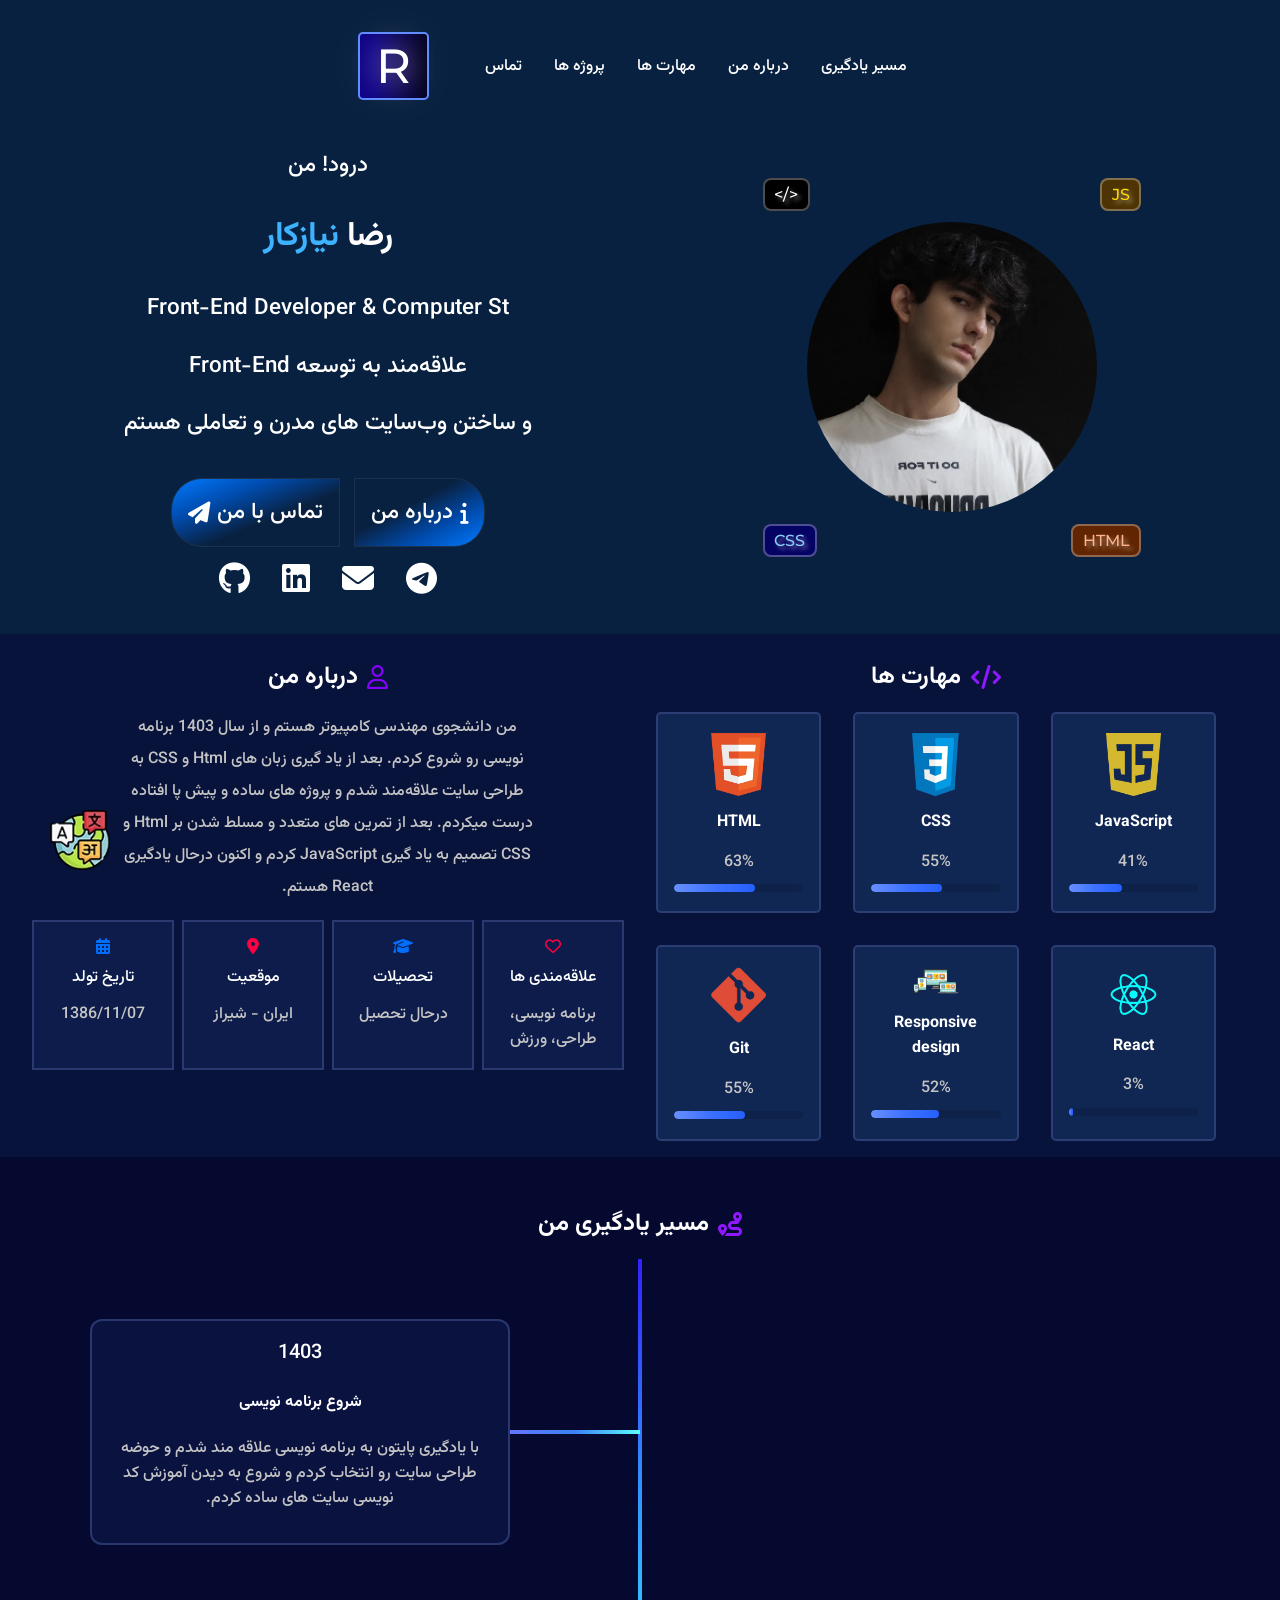
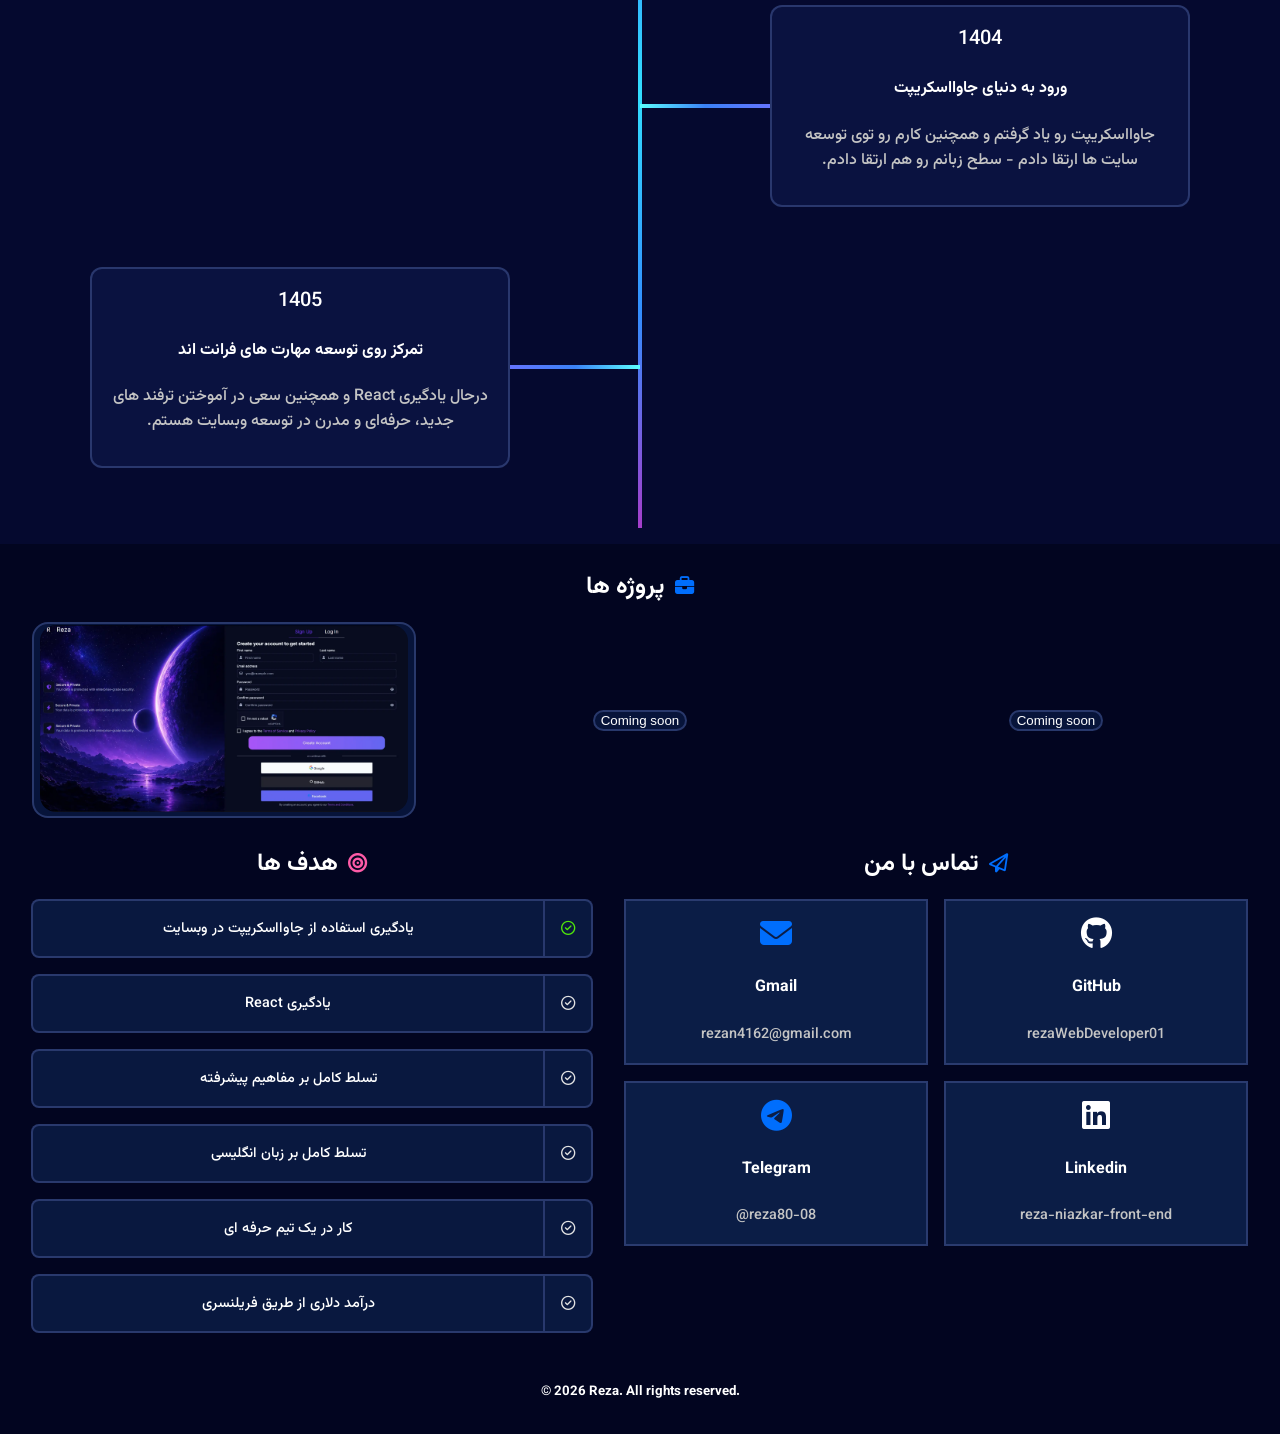
==== index.html @ be29822a "added new fonts and styles" ====
<!doctype html>
<html lang="fa">
    <head>
        <meta charset="UTF-8" />
        <meta name="viewport" content="width=device-width, initial-scale=1.0" />
        <meta name="color-scheme" content="light dark" />
        <link
            rel="stylesheet"
            href="https://cdnjs.cloudflare.com/ajax/libs/font-awesome/6.5.1/css/all.min.css"
            integrity="sha512-DTOQO9RWCH3ppGqcWaEA1BIZOC6xxalwEsw9c2QQeAIftl+Vegovlnee1c9QX4TctnWMn13TZye+giMm8e2LwA=="
            crossorigin="anonymous"
            referrerpolicy="no-referrer"
        />
        <link rel="stylesheet" href="./style.css" />
        <title>Portfolio</title>
    </head>
    <body>
        <span class="language-btn-ripple"></span>
        <button class="hidden" id="language-btn" type="button"></button>
        <!-- ############## -->
        <!-- ### HEADER ### -->
        <!-- ############## -->

        <header>
            <!-- === NAVBAR SECTION === -->
            <nav>
                <!-- NAVBAR CONTAINER -->
                <div class="navbar-container">
                    <!-- Logo -->
                    <div class="logo_header"><span>R</span></div>

                    <!-- Toggle -->
                    <div class="navbar-toggle" id="mobile-menu">
                        <span class="bar_toggle"></span>
                        <span class="bar_toggle"></span>
                        <span class="bar_toggle"></span>
                    </div>

                    <!-- NAV ITEMS -->
                    <ul class="navbar-menu">
                        <!-- Item - 1 -->
                        <li class="navbar-item">
                            <a
                                href="#contact"
                                class="contact"
                                data-i18n="contactLink"
                            ></a>
                        </li>
                        <hr />

                        <!-- Item - 2 -->
                        <li class="navbar-item">
                            <a
                                href="#projects"
                                class="projects"
                                data-i18n="projectsLink"
                            ></a>
                        </li>
                        <hr />

                        <!-- Item - 3 -->
                        <li class="navbar-item">
                            <a
                                href="#skills"
                                class="skills"
                                data-i18n="skillsLink"
                            ></a>
                        </li>
                        <hr />

                        <!-- Item - 4 -->
                        <li class="navbar-item">
                            <a
                                href="#about"
                                class="about-me"
                                data-i18n="aboutMe"
                            ></a>
                        </li>
                        <hr />

                        <!-- Item - 5 -->
                        <li class="navbar-item">
                            <a
                                href="#learningWay"
                                class="learning-way"
                                data-i18n="learningWayLink"
                            ></a>
                        </li>
                    </ul>
                </div>
            </nav>

            <div class="header-container">
                <!-- === LEFT SECTION === -->
                <section class="left-section_header">
                    <div class="intro">
                        <div class="hello" data-i18n="hello"></div>
                        <h1 class="name-container">
                            <span class="name_h1" data-i18n="nameH1"></span>
                            <span class="lastname_h1" data-i18n="lastNameH1">
                                نیازکار
                            </span>
                        </h1>

                        <!-- Paragraph - 1 -->
                        <p class="intro_header english" id="typing-text">
                            <!-- Front-End Developer & Computer Engineering Student -->
                        </p>

                        <!-- Paragraph - 2 -->
                        <p
                            class="intro_header persian"
                            dir="rtl"
                            data-i18n="headerItemTwo"
                        ></p>

                        <!-- Paragraph - 3 -->
                        <p
                            class="intro_header persian"
                            data-i18n="headerItemThree"
                        ></p>
                    </div>
                    <div class="buttons-container_header">
                        <!-- Contact Button -->
                        <button class="contact-btn_header" id="contact-btn">
                            <i class="fa-solid fa-paper-plane"></i>
                            <span data-i18n="contactMe"></span>
                        </button>

                        <!-- Modal Contact -->
                        <div class="modal-overlay" id="modal-contact">
                            <!-- Box -->
                            <div class="modal-box">
                                <!-- Close btn -->
                                <button
                                    class="close-btn"
                                    id="close-contact-btn"
                                >
                                    ✕
                                </button>

                                <!-- Title -->
                                <h2
                                    class="modal-box-title"
                                    data-i18n="contactMe"
                                ></h2>

                                <!-- Email -->
                                <div class="contact-item">
                                    <span class="modal-item-name"
                                        ><i class="fa-solid fa-envelope"></i>
                                        Email</span
                                    >
                                    <div class="buttons-container">
                                        <button
                                            class="copy-btn"
                                            data-copy="rezan4162@gmail.com"
                                        >
                                            <i class="fa-regular fa-copy"></i>
                                        </button>
                                        <a href="mailto:rezan4162@gmail.com">
                                            <i
                                                class="fa-solid fa-arrow-up-right-from-square"
                                            ></i>
                                            Open</a
                                        >
                                    </div>
                                </div>

                                <!-- Github -->
                                <div class="contact-item">
                                    <span class="modal-item-name"
                                        ><i class="fa-brands fa-github"></i>
                                        Github</span
                                    >
                                    <div class="buttons-container">
                                        <button
                                            class="copy-btn"
                                            data-copy="rezaWebDeveloper01"
                                        >
                                            <i class="fa-regular fa-copy"></i>
                                        </button>
                                        <a
                                            href="https://github.com/rezaWebDeveloper01"
                                            target="_blank"
                                        >
                                            <i
                                                class="fa-solid fa-arrow-up-right-from-square"
                                            ></i>
                                            Open
                                        </a>
                                    </div>
                                </div>

                                <!-- Telegram -->
                                <div class="contact-item">
                                    <span class="modal-item-name"
                                        ><i class="fa-brands fa-telegram"></i>
                                        Telegram</span
                                    >
                                    <div class="buttons-container">
                                        <button
                                            class="copy-btn"
                                            data-copy="reza80_08"
                                        >
                                            <i class="fa-regular fa-copy"></i>
                                        </button>
                                        <a
                                            href="https://t.me/reza80-08"
                                            target="_blank"
                                        >
                                            <i
                                                class="fa-solid fa-arrow-up-right-from-square"
                                            ></i>
                                            Open
                                        </a>
                                    </div>
                                </div>

                                <!-- Linkedin -->
                                <div class="contact-item">
                                    <span class="modal-item-name"
                                        ><i class="fa-brands fa-linkedin"></i>
                                        Linkedin</span
                                    >
                                    <div class="buttons-container">
                                        <button
                                            class="copy-btn"
                                            data-copy="reza-niazkar-front-end"
                                        >
                                            <i class="fa-regular fa-copy"></i>
                                        </button>
                                        <a
                                            href="https://www.linkedin.com/in/reza-niazkar-front-end"
                                            target="_blank"
                                        >
                                            <i
                                                class="fa-solid fa-arrow-up-right-from-square"
                                            ></i>
                                            Open
                                        </a>
                                    </div>
                                </div>
                            </div>
                        </div>

                        <!-- About Me Button -->
                        <button class="about-me-btn_header" id="about-btn">
                            <span data-i18n="aboutMe"></span
                            ><i class="fa-solid fa-info"></i>
                        </button>

                        <!-- Modal About Me -->
                        <div class="modal-overlay" id="modal-about">
                            <div class="modal-box">
                                <button class="close-btn" id="close-about-btn">
                                    ✕
                                </button>
                                <h2
                                    class="modal-box-title"
                                    data-i18n="aboutMe"
                                ></h2>
                                <p
                                    class="modal-paragraph"
                                    dir="rtl"
                                    data-i18n="aboutMeParagraph"
                                ></p>
                            </div>
                        </div>
                    </div>

                    <!-- Social -->
                    <div class="social_header">
                        <!-- Git -->
                        <a
                            href="https://www.github.com/rezaWebDeveloper01"
                            target="_blank"
                        >
                            <i class="fa-brands fa-github"></i>
                        </a>

                        <!-- Linkedin -->
                        <a
                            href="https://www.linkedin.com/in/reza-niazkar-front-end"
                            target="_blank"
                        >
                            <i class="fa-brands fa-linkedin"></i>
                        </a>

                        <!-- Email -->
                        <a href="mailto:rezan4162@gmail.com" target="_blank">
                            <i class="fa-solid fa-envelope"></i>
                        </a>

                        <!-- Telegram -->
                        <a href="https://t.em/reza80_08" target="_blank">
                            <i class="fa-brands fa-telegram"></i>
                        </a>
                    </div>
                </section>

                <!-- === RIGHT SECTION === -->
                <section class="right-section_header">
                    <div class="cover-position-of-cards">
                        <!-- Boxes -->
                        <div class="code_hero card-hero">&lt;/&gt;</div>
                        <div class="js_hero card-hero">JS</div>
                        <div class="css_hero card-hero">CSS</div>
                        <div class="html_hero card-hero">HTML</div>

                        <!-- Circles -->
                        <div class="big-circle"></div>
                        <div class="smaller-circle"></div>

                        <!-- Image -->
                        <img
                            class="hero-img"
                            src="./images/Profile.webp"
                            alt="Profile"
                        />
                    </div>
                </section>
            </div>
        </header>

        <!-- ############ -->
        <!-- ### MAIN ### -->
        <!-- ############ -->

        <main>
            <div class="main-container">
                <!-- === ABOUT ME SECTION === -->
                <section class="left-section_main hidden" id="about">
                    <!-- LEFT SECTION CONTAINER -->
                    <div class="about-me-container_main">
                        <!-- Title -->
                        <h3 class="title hidden">
                            <span data-i18n="aboutMe"></span
                            ><i class="fa-regular fa-user"></i>
                        </h3>

                        <!-- Paragraph -->
                        <p
                            class="about-me_main hidden"
                            dir="rtl"
                            data-i18n="aboutMeParagraph"
                        ></p>

                        <!-- BOXES -->
                        <div class="card-container-about-me_main">
                            <!-- Box - Birth -->
                            <div class="birth about-me_box hidden">
                                <i class="fa-solid fa-calendar-days"></i>
                                <span class="birth" data-i18n="birthDate">
                                </span>
                                <span class="birth" data-i18n="birthDay">
                                </span>
                            </div>

                            <!-- Box - Location -->
                            <div class="location about-me_box hidden">
                                <i class="fa-solid fa-location-dot"></i>
                                <span class="location" data-i18n="location">
                                </span>
                                <span class="location" data-i18n="located">
                                </span>
                            </div>

                            <!-- Box - Studies -->
                            <div class="studies about-me_box hidden">
                                <i class="fa-solid fa-graduation-cap"></i>
                                <span class="studies" data-i18n="studies">
                                </span>
                                <span
                                    class="studies"
                                    dir="rtl"
                                    data-i18n="studying"
                                ></span>
                            </div>

                            <!-- Box - Favourite -->
                            <div class="favourite about-me_box hidden">
                                <i class="fa-regular fa-heart"></i>
                                <span
                                    class="favourite"
                                    data-i18n="favoritesTitle"
                                ></span>
                                <span
                                    class="favourite"
                                    data-i18n="favoritesItems"
                                ></span>
                            </div>
                        </div>
                    </div>
                </section>

                <!-- === SKILLS SECTION === -->
                <section class="right-section_main" id="skills">
                    <div class="skills-container">
                        <!-- Title -->
                        <h3 class="title hidden">
                            <span data-i18n="skills"></span
                            ><i class="fa-solid fa-code"></i>
                        </h3>

                        <!-- CARDS -->
                        <div class="skills-card-container">
                            <!-- Card - HTML -->
                            <div class="skill-card hidden">
                                <img src="./images/Html.webp" alt="HTML Logo" loading="lazy" />
                                <h4>HTML</h4>
                                <span class="counter" data-target="90">0%</span>
                                <div class="skill-bar">
                                    <div
                                        class="skill-progress"
                                        data-width="90"
                                    ></div>
                                </div>
                            </div>

                            <!-- Card - CSS -->
                            <div class="skill-card hidden">
                                <img src="./images/CSS.webp" alt="CSS Logo" loading="lazy" />
                                <h4>CSS</h4>
                                <span class="counter" data-target="80">0%</span>
                                <div class="skill-bar">
                                    <div
                                        class="skill-progress"
                                        data-width="80"
                                    ></div>
                                </div>
                            </div>

                            <!-- Card - JS -->
                            <div class="skill-card hidden">
                                <img src="./images/JS.webp" alt="JS Logo" loading="lazy" />
                                <h4>JavaScript</h4>
                                <span class="counter" data-target="60">0%</span>
                                <div class="skill-bar">
                                    <div
                                        class="skill-progress"
                                        data-width="60"
                                    ></div>
                                </div>
                            </div>

                            <!-- Card - GIT -->
                            <div class="skill-card hidden">
                                <img src="./images/Git.webp" alt="Git Logo" loading="lazy" />
                                <h4>Git</h4>
                                <span class="counter" data-target="80">0%</span>
                                <div class="skill-bar">
                                    <div
                                        class="skill-progress"
                                        data-width="80"
                                    ></div>
                                </div>
                            </div>

                            <!-- Card - RESPONSIVE DESIGN -->
                            <div class="skill-card hidden">
                                <img
                                    src="./images/Responsive.webp"
                                    alt="Responsive Logo"
                                    loading="lazy"
                                />
                                <h4>Responsive design</h4>
                                <span class="counter" data-target="75">0%</span>
                                <div class="skill-bar">
                                    <div
                                        class="skill-progress"
                                        data-width="75"
                                    ></div>
                                </div>
                            </div>

                            <!-- Card - REACT -->
                            <div class="skill-card hidden">
                                <img
                                    src="./images/React.webp"
                                    alt="React Logo"
                                    loading="lazy"
                                />
                                <h4>React</h4>
                                <span class="counter" data-target="5">0%</span>
                                <div class="skill-bar">
                                    <div
                                        class="skill-progress"
                                        data-width="5"
                                    ></div>
                                </div>
                            </div>
                        </div>
                    </div>
                </section>
            </div>

            <!-- === MY LEARNING WAY SECTION === -->
            <section class="timeline-container hidden" id="learningWay">
                <!-- Title -->
                <h4 class="title hidden">
                    <span data-i18n="myLearningWay"></span
                    ><i class="fa-solid fa-route"></i>
                </h4>
                <div class="timeline hidden">
                    <!-- Item - 1 -->
                    <div class="timeline-item left hidden">
                        <div class="card_learning_way">
                            <span data-i18n="dateItemOne"></span>
                            <h4 data-i18n="titleItemOne"></h4>
                            <p data-i18n="paragraphItemOne" dir="rtl"></p>
                        </div>
                        <div class="middle">
                            <span class="circle_learning_way"></span>
                        </div>
                    </div>

                    <!-- Item - 2 -->
                    <div class="timeline-item right hidden">
                        <div></div>
                        <div class="middle">
                            <span class="circle_learning_way"></span>
                        </div>
                        <div class="card_learning_way">
                            <span data-i18n="dateItemTwo"></span>
                            <h4 data-i18n="titleItemTwo"></h4>
                            <p data-i18n="paragraphItemTwo" dir="rtl"></p>
                        </div>
                    </div>

                    <!-- Item - 3 -->
                    <div class="timeline-item left hidden">
                        <div class="card_learning_way">
                            <span data-i18n="dateItemThree">1405</span>
                            <h4 data-i18n="titleItemThree"></h4>
                            <p data-i18n="paragraphItemThree" dir="rtl"></p>
                        </div>
                        <div class="middle">
                            <span class="circle_learning_way"></span>
                        </div>
                    </div>
                </div>
            </section>
        </main>

        <!-- ############## -->
        <!-- ### FOOTER ### -->
        <!-- ############## -->

        <footer>
            <!-- === PROJECTS SECTION === -->
            <section class="projects_footer" id="projects">
                <!-- Title -->
                <h3 class="title hidden">
                    <span data-i18n="projectsLink"></span
                    ><i class="fa-solid fa-briefcase"></i>
                </h3>

                <!-- PROJECTS CONTAINER -->
                <div class="card-container-projects">
                    <!-- Project - 1 -->
                    <div class="project-card-container hidden">
                        <button
                            class="project-card_footer"
                            id="project-one-btn"
                        >
                            <img
                                src="./images/ProjectOne.webp"
                                alt="First Project"
                                loading="lazy"
                            />
                        </button>
                        <div class="modal-overlay" id="modal-project-one">
                            <div class="modal-box">
                                <button
                                    class="close-btn"
                                    id="close-project-one-btn"
                                >
                                    ✕
                                </button>
                                <h2
                                    class="modal-box-title"
                                    data-i18n="projectOneTitle"
                                ></h2>
                                <p
                                    class="modal-paragraph"
                                    dir="rtl"
                                    data-i18n="projectOneParagraph"
                                ></p>
                                <a
                                    href="https://rezawebdeveloper01.github.io/Login-SignUp-Form/"
                                    target="_blank"
                                    class="project-link"
                                    >OPEN</a
                                >
                            </div>
                        </div>
                    </div>

                    <!-- Project - 2 -->
                    <div class="project-card-container hidden">
                        <button
                            class="project-card_footer hidden"
                            id="project-btn"
                        >
                            Coming soon
                        </button>
                    </div>

                    <!-- Project - 3 -->
                    <div class="project-card-container hidden">
                        <button
                            class="project-card_footer hidden"
                            id="project-btn"
                        >
                            Coming soon
                        </button>
                    </div>
                </div>
            </section>

            <div class="footer-container">
                <!-- === GOALS SECTION === -->
                <section class="goals_section">
                    <!-- Title -->
                    <h3 class="title hidden">
                        <span data-i18n="goals"></span
                        ><i class="fa-solid fa-bullseye"></i>
                    </h3>

                    <!-- Goal - 1 -->
                    <div class="goals_paragraph hidden">
                        <i class="fa-regular fa-circle-check"></i>
                        <span data-i18n="goalOne"></span>
                    </div>

                    <!-- Goal - 2 -->
                    <div class="goals_paragraph hidden">
                        <i class="fa-regular fa-circle-check"></i>
                        <span data-i18n="goalTwo"></span>
                    </div>

                    <!-- Goal - 3 -->
                    <div class="goals_paragraph hidden">
                        <i class="fa-regular fa-circle-check"></i>
                        <span data-i18n="goalThree"></span>
                    </div>

                    <!-- Goal - 4 -->
                    <div class="goals_paragraph hidden">
                        <i class="fa-regular fa-circle-check"></i>
                        <span data-i18n="goalFour"></span>
                    </div>

                    <!-- Goal - 5 -->
                    <div class="goals_paragraph hidden">
                        <i class="fa-regular fa-circle-check"></i>
                        <span data-i18n="goalFive"></span>
                    </div>

                    <!-- Goal - 6 -->
                    <div class="goals_paragraph hidden">
                        <i class="fa-regular fa-circle-check"></i>
                        <span data-i18n="goalSix"></span>
                    </div>
                </section>

                <!-- === CONTACT SECTION === -->
                <section class="contact_section" id="contact">
                    <!-- Title -->
                    <h3 class="title hidden">
                        <span data-i18n="contactMe"></span
                        ><i class="fa-regular fa-paper-plane"></i>
                    </h3>

                    <!-- CONTACT CONTAINER -->
                    <div class="contact-container">
                        <!-- Gmail -->
                        <a
                            class="gmail-footer hidden"
                            href="mailto:rezan4162@gmail.com"
                            target="_blank"
                        >
                            <i class="fa-solid fa-envelope"></i>
                            <h4>Gmail</h4>
                            <span>rezan4162@gmail.com</span>
                        </a>

                        <!-- Github -->
                        <a
                            class="github-footer hidden"
                            href="https://www.github.com/rezaWebDeveloper01"
                            target="_blank"
                        >
                            <i class="fa-brands fa-github"></i>
                            <h4>GitHub</h4>
                            <span>rezaWebDeveloper01</span>
                        </a>

                        <!-- Telegram -->
                        <a
                            class="telegram-footer hidden"
                            href="https://t.em/reza80_08"
                            target="_blank"
                        >
                            <i class="fa-brands fa-telegram"></i>
                            <h4>Telegram</h4>
                            <span>@reza80-08</span>
                        </a>

                        <!-- Linkedin -->
                        <a
                            class="linkedin-footer hidden"
                            href="https://www.linkedin.com/in/reza-niazkar-front-end"
                            target="_blank"
                        >
                            <i class="fa-brands fa-linkedin"></i>
                            <h4>Linkedin</h4>
                            <span>reza-niazkar-front-end</span>
                        </a>
                    </div>
                </section>
            </div>

            <!-- === COPYRIGHT SECTION === -->
            <h5 align="center" class="copyright hidden">
                &copy 2026 Reza. All rights reserved.
            </h5>
            <script src="script.js" defer></script>
        </footer>
    </body>
</html>
---- style.css ----
@import url('https://fonts.googleapis.com/css2?family=Inter:ital,opsz,wght@0,14..32,100..900;1,14..32,100..900&family=Montserrat:ital,wght@0,100..900;1,100..900&family=Vazirmatn:wght@100..900&display=swap');

/* @font-face {
    font-family: 'Montserrat';
    src: url('fonts/Montserrat-latin.woff2') format('woff2');
    font-style: normal;
    font-weight: 900;
    font-display: swap;
}

@font-face {
    font-family: 'Inter';
    src: url('fonts/Inter-latin.woff2') format('woff2');
    font-style: normal;
    font-weight: 800;
    font-display: swap;
}

@font-face {
    font-family: 'Vazirmatn';
    src: url('fonts/Vazirmatn.woff2') format('woff2');
    font-style: normal;
    font-weight: 800;
    font-display: swap;
} */

:root {
    /* Color */
    --color-white: #ffffff;
    --color-black: #000000;
    --color-text: #c4c4c4;
    --color-blue: #006efd;
    --color-light-blue: #3db2ff;
    /* Background */
    /* Haeder */
    --header-bg: #092140;
    --logo-bg: linear-gradient(to right, #0d0085 20%, #03001d 100%);
    --nav-menu-bg: #06021674;
    --big-circle-border:
        linear-gradient(#092140) padding-box,
        linear-gradient(30deg, #0047f950, #ffffff50) border-box;
    --small-circle-border:
        linear-gradient(#092140) padding-box,
        linear-gradient(90deg, #0047f990, #ffffff90) border-box;
    --blue-btn-bg: linear-gradient(
        to right bottom,
        #007bff,
        #004caf,
        #092140 60%
    );
    --blue-btn-bg_reverse: linear-gradient(
        to left top,
        #007bff,
        #004caf,
        #092140 60%
    );
    --link-hover: #80b2e1;
    /* Main */
    --main-bg: #08133b;
    --about-me-bg-card: #0d1c4a;
    --skills-bg-card: #102653;
    --progress-bar-bg: #0101011e;
    --progress-fill-bg: linear-gradient(to right, #678fff, #3d71ff, #255ffd);
    /* Learning Way */
    --learning-way-bg: #05092f;
    --timeline-bg: linear-gradient(
        to bottom,
        #3022fc,
        #328eff,
        #32ddff,
        #328eff,
        #a53eca
    );
    --circle:
        linear-gradient(#ffffff) padding-box,
        linear-gradient(90deg, #003cff, #00aaff, #003cff) border-box;
    --horizontal-left-line-bg: linear-gradient(
        to left,
        #5bffff,
        #3b82f6,
        #6574ff
    );
    --horizontal-right-line-bg: linear-gradient(
        to right,
        #5bffff,
        #3b82f6,
        #6574ff
    );
    --learning-way-bg-card: #0a1240;
    /* Footer */
    --footer-bg: #020520;
    --projects-bg-card: #07143a;
    --goals-bg-card: #09183f;
    --contact-bg-card: #0b1d46;
    /* Glow - Shadow */
    --text-glow: 3px 3px 4px #f5f2f07a;
    --box-shadow-hover: 0 5px 10px #ffffff4a;
    /* Border */
    --blue-border: 2px solid #5e89ff;
    --border-box: 2px solid #394984ab;
    --hero-card-border: 2px solid #e8e8f054;
    /* Grid Columns */
    --grid-column-1: 1fr;
    --grid-column-2: repeat(2, 1fr);
    --grid-column-3: repeat(3, 1fr);
    --grid-column-4: repeat(4, 1fr);
    /* Hero Image Size */
    --image-size: clamp(160px, 25vw, 290px);
    --small-sircle-size: clamp(170px, 30vw, 360px);
    --big-sircle-size: clamp(200px, 35vw, 430px);
    --cover-position-size: clamp(200px, 35vw, 430px);
    --skill-card-position: clamp(0%, 2vw, 20%);
}

html {
    scroll-behavior: smooth;
}

body {
    padding: 0;
    margin: 0;
    width: 100%;
    background: var(--color-black);
    font-family: 'Vazirmatn', 'inter', sans-serif;
}

html[lang="fa"] body {
    font-family: "Vazirmatn", sans-serif;
    font-weight: 500;
}

html[lang="en"] body {
    font-family: "Inter", sans-serif;
    font-weight: 500;
}

* {
    color: var(--color-white);
    user-select: none;
    box-sizing: border-box;
}

#language-btn {
    all: unset;
    position: fixed;
    bottom: 30px;
    left: 50px;
    width: clamp(40px, 6vw, 60px);
    height: clamp(40px, 6vw, 60px);
    background: url(./images/Language.webp);
    background-size: cover;
    z-index: 100;
    cursor: pointer;
    animation: moveUpDown 8s ease-in-out infinite;
}
/* --------------- */
/* START ANIMATION */
/* --------------- */
.hidden {
    opacity: 0;
    visibility: hidden;
    transform: translateY(30px);
    transition:
        opacity 0.7s ease,
        transform 0.7s ease;
}

.show {
    opacity: 1;
    visibility: visible;
    transform: none;
}

/* ############## */
/* ### HEADER ### */
/* ############## */

header {
    background: var(--header-bg);
    padding: 2rem 1rem;
}

/* === NAVBAR SECTION === */

.logo_header {
    background: var(--logo-bg);
    border: var(--blue-border);
    font-size: clamp(2rem, 5vw, 3rem);
    padding: 0.2rem 1rem;
    border-radius: 5px;
    display: flex;
    align-items: center;
    justify-content: center;
}

.logo_header span {
    -webkit-animation: text-flicker-in-glow 6000ms linear both;
    animation: text-flicker-in-glow 6000ms linear both;
    font-family: 'Montserrat', sans-serif;
}

nav a {
    transition: all 100ms;
}

.navbar-container {
    display: flex;
    justify-content: center;
    align-items: center;
    width: 100%;
    margin-bottom: 2rem;
}

.navbar-menu {
    display: flex;
    align-items: center;
    list-style: none;
    text-align: center;
}

.navbar-menu a {
    display: flex;
    align-items: center;
    justify-content: center;
    text-decoration: none;
    padding: 0 1rem;
}

hr {
    display: none;
}

.header-container {
    width: 100%;
    height: 100%;
    display: grid;
    grid-template-columns: var(--grid-column-2);
    align-items: center;
}

/* === LEFT SECTION === */

.left-section_header {
    display: flex;
    flex-direction: column;
    font-size: clamp(0.7rem, 4vw, 1.4rem);
    text-align: center;
    flex: 1;
    margin-top: 1rem;
}

.lastname_h1 {
    color: var(--color-light-blue);
}

.buttons-container_header {
    margin: 1rem auto;
    display: flex;
    justify-content: center;
    gap: 1rem;
}

.contact-btn_header,
.about-me-btn_header {
    font-size: clamp(1rem, 5vw, 1.3rem);
    all: unset;
    cursor: pointer;
    cursor: pointer;
    display: flex;
    align-items: center;
    justify-content: center;
    padding: clamp(0.6rem, 4vw, 1rem);
    gap: 7px;
    transition: all 200ms;
    outline: 1px solid #ffffff13;
}

.contact-btn_header {
    background: var(--blue-btn-bg);
    border-radius: 30px 0 0 30px;
}

.about-me-btn_header {
    background: var(--blue-btn-bg_reverse);
    border-radius: 0 30px 30px 0;
}

/* Modal Contact & About me -- Items */
.modal-overlay {
    position: fixed;
    inset: 0;
    display: flex;
    justify-content: center;
    align-items: center;
    background: #00000099;
    backdrop-filter: blur(11px);
    opacity: 0;
    visibility: hidden;
    transition: 0.3s;
    z-index: 1000;
}

.modal-overlay.active {
    opacity: 1;
    visibility: visible;
}

.close-btn {
    all: unset;
    float: right;
    cursor: pointer;
}

.modal-box-title {
    font-size: clamp(1.5rem, 5vw, 1.8rem);
}

.modal-item-name {
    font-size: clamp(1.2rem, 5vw, 1.5rem);
}

.modal-overlay a {
    text-decoration: none;
    color: var(--color-white);
    font-size: clamp(1rem, 5vw, 1.2rem);
    margin-left: 5px;
}

.modal-box {
    width: 400px;
    padding: 20px 30px;
    background: #ffffff14;
    border: 2px solid #ffffff33;
    border-radius: 20px;
    transform: scale(0.8);
    transition: 300ms;
}

.modal-overlay.active .modal-box {
    transform: scale(1);
}

.contact-item {
    display: flex;
    justify-content: space-between;
    margin: 20px 0;
    align-items: center;
}

.buttons-container {
    display: flex;
    gap: 0.5rem;
}

.copy-btn,
.buttons-container {
    all: unset;
    padding: 8px 14px;
    text-decoration: none;
    cursor: pointer;
    font-size: clamp(1rem, 5vw, 1.3rem);
}

.modal-paragraph {
    font-size: clamp(1rem, 4vw, 1.25rem);
    line-height: 2;
}

.social_header {
    display: flex;
    justify-content: center;
    gap: 2rem;
}

.social_header i {
    color: var(--color-white);
    font-size: clamp(1.2rem, 5vw, 2rem);
    transition: all 100ms;
}

/* === RIGHT SECTION === */

.right-section_header {
    display: grid;
    place-items: center;
}

.cover-position-of-cards {
    width: var(--cover-position-size);
    height: var(--cover-position-size);
    display: grid;
    place-items: center;
    position: relative;
}

.big-circle {
    width: var(--big-sircle-size);
    height: var(--big-sircle-size);
    border: 3px solid transparent;
    background: var(--big-circle-border);
    border-radius: 50%;
    animation: turning 2000ms linear infinite;
    position: absolute;
}

.smaller-circle {
    width: var(--small-sircle-size);
    height: var(--small-sircle-size);
    border: 3px solid transparent;
    background: var(--small-circle-border);
    border-radius: 50%;
    animation: turning 2500ms linear infinite;
    position: absolute;
}

.hero-img {
    width: var(--image-size);
    height: var(--image-size);
    border-radius: 50%;
    background-size: cover;
    position: absolute;
}

.card-hero {
    text-align: center;
    position: absolute;
    padding: 0.3rem 0.6rem;
    border-radius: 8px;
    font-size: clamp(0.7rem, 2vw, 1rem);
    border: var(--hero-card-border);
    text-shadow: var(--text-glow);
    z-index: 1;
    font-family: 'Montserrat', sans-serif;
}

.code_hero {
    color: var(--color-white);
    background: var(--color-black);
    animation: goLeft 4s ease-in-out infinite;
    left: var(--skill-card-position);
    top: var(--skill-card-position);
}

.js_hero {
    color: #ffd900;
    background: #4e3402;
    animation: goUp 4s ease-in-out infinite;
    right: var(--skill-card-position);
    top: var(--skill-card-position);
}

.css_hero {
    color: #89cff8;
    background: #040263;
    animation: goDown 4s ease-in-out infinite;
    left: var(--skill-card-position);
    bottom: var(--skill-card-position);
}

.html_hero {
    color: #ffb28e;
    background: #612601;
    animation: goRight 4s ease-in-out infinite;
    right: var(--skill-card-position);
    bottom: var(--skill-card-position);
}

/* $$$ HEADER ANIMATION $$$ */

/* TranslateBTN */
@keyframes moveUpDown {
    0%,
    100% {
        transform: translateY(0);
    }
    50% {
        transform: translateY(-20px);
    }
}

/* Logo - Navbar Section */
@-webkit-keyframes text-flicker-in-glow {
    0% {
        opacity: 0;
    }
    10% {
        opacity: 0;
        text-shadow: none;
    }
    10.1% {
        opacity: 1;
        text-shadow: none;
    }
    10.2% {
        opacity: 0;
        text-shadow: none;
    }
    20% {
        opacity: 0;
        text-shadow: none;
    }
    20.1% {
        opacity: 1;
        text-shadow: 0 0 30px rgba(255, 255, 255, 0.25);
    }
    20.6% {
        opacity: 0;
        text-shadow: none;
    }
    30% {
        opacity: 0;
        text-shadow: none;
    }
    30.1% {
        opacity: 1;
        text-shadow:
            0 0 30px rgba(255, 255, 255, 0.45),
            0 0 60px rgba(255, 255, 255, 0.25);
    }
    30.5% {
        opacity: 1;
        text-shadow:
            0 0 30px rgba(255, 255, 255, 0.45),
            0 0 60px rgba(255, 255, 255, 0.25);
    }
    30.6% {
        opacity: 0;
        text-shadow: none;
    }
    45% {
        opacity: 0;
        text-shadow: none;
    }
    45.1% {
        opacity: 1;
        text-shadow:
            0 0 30px rgba(255, 255, 255, 0.45),
            0 0 60px rgba(255, 255, 255, 0.25);
    }
    50% {
        opacity: 1;
        text-shadow:
            0 0 30px rgba(255, 255, 255, 0.45),
            0 0 60px rgba(255, 255, 255, 0.25);
    }
    55% {
        opacity: 1;
        text-shadow:
            0 0 30px rgba(255, 255, 255, 0.45),
            0 0 60px rgba(255, 255, 255, 0.25);
    }
    55.1% {
        opacity: 0;
        text-shadow: none;
    }
    57% {
        opacity: 0;
        text-shadow: none;
    }
    57.1% {
        opacity: 1;
        text-shadow:
            0 0 30px rgba(255, 255, 255, 0.55),
            0 0 60px rgba(255, 255, 255, 0.35);
    }
    60% {
        opacity: 1;
        text-shadow:
            0 0 30px rgba(255, 255, 255, 0.55),
            0 0 60px rgba(255, 255, 255, 0.35);
    }
    60.1% {
        opacity: 0;
        text-shadow: none;
    }
    65% {
        opacity: 0;
        text-shadow: none;
    }
    65.1% {
        opacity: 1;
        text-shadow:
            0 0 30px rgba(255, 255, 255, 0.55),
            0 0 60px rgba(255, 255, 255, 0.35),
            0 0 100px rgba(255, 255, 255, 0.1);
    }
    75% {
        opacity: 1;
        text-shadow:
            0 0 30px rgba(255, 255, 255, 0.55),
            0 0 60px rgba(255, 255, 255, 0.35),
            0 0 100px rgba(255, 255, 255, 0.1);
    }
    75.1% {
        opacity: 0;
        text-shadow: none;
    }
    77% {
        opacity: 0;
        text-shadow: none;
    }
    77.1% {
        opacity: 1;
        text-shadow:
            0 0 30px rgba(255, 255, 255, 0.55),
            0 0 60px rgba(255, 255, 255, 0.4),
            0 0 110px rgba(255, 255, 255, 0.2),
            0 0 100px rgba(255, 255, 255, 0.1);
    }
    85% {
        opacity: 1;
        text-shadow:
            0 0 30px rgba(255, 255, 255, 0.55),
            0 0 60px rgba(255, 255, 255, 0.4),
            0 0 110px rgba(255, 255, 255, 0.2),
            0 0 100px rgba(255, 255, 255, 0.1);
    }
    85.1% {
        opacity: 0;
        text-shadow: none;
    }
    86% {
        opacity: 0;
        text-shadow: none;
    }
    86.1% {
        opacity: 1;
        text-shadow:
            0 0 30px rgba(255, 255, 255, 0.6),
            0 0 60px rgba(255, 255, 255, 0.45),
            0 0 110px rgba(255, 255, 255, 0.25),
            0 0 100px rgba(255, 255, 255, 0.1);
    }
    100% {
        opacity: 1;
        text-shadow:
            0 0 30px rgba(255, 255, 255, 0.6),
            0 0 60px rgba(255, 255, 255, 0.45),
            0 0 110px rgba(255, 255, 255, 0.25),
            0 0 100px rgba(255, 255, 255, 0.1);
    }
}

@keyframes text-flicker-in-glow {
    0% {
        opacity: 0;
    }
    10% {
        opacity: 0;
        text-shadow: none;
    }
    10.1% {
        opacity: 1;
        text-shadow: none;
    }
    10.2% {
        opacity: 0;
        text-shadow: none;
    }
    20% {
        opacity: 0;
        text-shadow: none;
    }
    20.1% {
        opacity: 1;
        text-shadow: 0 0 30px rgba(255, 255, 255, 0.25);
    }
    20.6% {
        opacity: 0;
        text-shadow: none;
    }
    30% {
        opacity: 0;
        text-shadow: none;
    }
    30.1% {
        opacity: 1;
        text-shadow:
            0 0 30px rgba(255, 255, 255, 0.45),
            0 0 60px rgba(255, 255, 255, 0.25);
    }
    30.5% {
        opacity: 1;
        text-shadow:
            0 0 30px rgba(255, 255, 255, 0.45),
            0 0 60px rgba(255, 255, 255, 0.25);
    }
    30.6% {
        opacity: 0;
        text-shadow: none;
    }
    45% {
        opacity: 0;
        text-shadow: none;
    }
    45.1% {
        opacity: 1;
        text-shadow:
            0 0 30px rgba(255, 255, 255, 0.45),
            0 0 60px rgba(255, 255, 255, 0.25);
    }
    50% {
        opacity: 1;
        text-shadow:
            0 0 30px rgba(255, 255, 255, 0.45),
            0 0 60px rgba(255, 255, 255, 0.25);
    }
    55% {
        opacity: 1;
        text-shadow:
            0 0 30px rgba(255, 255, 255, 0.45),
            0 0 60px rgba(255, 255, 255, 0.25);
    }
    55.1% {
        opacity: 0;
        text-shadow: none;
    }
    57% {
        opacity: 0;
        text-shadow: none;
    }
    57.1% {
        opacity: 1;
        text-shadow:
            0 0 30px rgba(255, 255, 255, 0.55),
            0 0 60px rgba(255, 255, 255, 0.35);
    }
    60% {
        opacity: 1;
        text-shadow:
            0 0 30px rgba(255, 255, 255, 0.55),
            0 0 60px rgba(255, 255, 255, 0.35);
    }
    60.1% {
        opacity: 0;
        text-shadow: none;
    }
    65% {
        opacity: 0;
        text-shadow: none;
    }
    65.1% {
        opacity: 1;
        text-shadow:
            0 0 30px rgba(255, 255, 255, 0.55),
            0 0 60px rgba(255, 255, 255, 0.35),
            0 0 100px rgba(255, 255, 255, 0.1);
    }
    75% {
        opacity: 1;
        text-shadow:
            0 0 30px rgba(255, 255, 255, 0.55),
            0 0 60px rgba(255, 255, 255, 0.35),
            0 0 100px rgba(255, 255, 255, 0.1);
    }
    75.1% {
        opacity: 0;
        text-shadow: none;
    }
    77% {
        opacity: 0;
        text-shadow: none;
    }
    77.1% {
        opacity: 1;
        text-shadow:
            0 0 30px rgba(255, 255, 255, 0.55),
            0 0 60px rgba(255, 255, 255, 0.4),
            0 0 110px rgba(255, 255, 255, 0.2),
            0 0 100px rgba(255, 255, 255, 0.1);
    }
    85% {
        opacity: 1;
        text-shadow:
            0 0 30px rgba(255, 255, 255, 0.55),
            0 0 60px rgba(255, 255, 255, 0.4),
            0 0 110px rgba(255, 255, 255, 0.2),
            0 0 100px rgba(255, 255, 255, 0.1);
    }
    85.1% {
        opacity: 0;
        text-shadow: none;
    }
    86% {
        opacity: 0;
        text-shadow: none;
    }
    86.1% {
        opacity: 1;
        text-shadow:
            0 0 30px rgba(255, 255, 255, 0.6),
            0 0 60px rgba(255, 255, 255, 0.45),
            0 0 110px rgba(255, 255, 255, 0.25),
            0 0 100px rgba(255, 255, 255, 0.1);
    }
    100% {
        opacity: 1;
        text-shadow:
            0 0 30px rgba(255, 255, 255, 0.6),
            0 0 60px rgba(255, 255, 255, 0.45),
            0 0 110px rgba(255, 255, 255, 0.25),
            0 0 100px rgba(255, 255, 255, 0.1);
    }
}

/* Left Section */
.contact-btn_header:hover,
.about-me-btn_header:hover {
    transform: translateY(-3px);
    box-shadow: var(--box-shadow-hover);
}

.social_header i:hover,
nav a:hover {
    color: var(--link-hover);
    transform: scale(1.1);
}

.copy-btn:hover,
.modal-overlay a:hover {
    transform: scale(1.1);
}

/* Rihgt Section */
@keyframes goUp {
    0% {
        transform: translateY(0px);
    }
    50% {
        transform: translateY(-10px);
    }
    100% {
        transform: translateY(0px);
    }
}

@keyframes goDown {
    0% {
        transform: translateY(0px);
    }
    50% {
        transform: translateY(10px);
    }
    100% {
        transform: translateY(0px);
    }
}

@keyframes goRight {
    0% {
        transform: translateX(0px);
    }
    50% {
        transform: translateX(10px);
    }
    100% {
        transform: translateX(0px);
    }
}

@keyframes goLeft {
    0% {
        transform: translateX(0px);
    }
    50% {
        transform: translateX(-10px);
    }
    100% {
        transform: translateX(0px);
    }
}

/* ############ */
/* ### MAIN ### */
/* ############ */

.main-container {
    display: grid;
    grid-template-columns: repeat(2, 1fr);
    gap: 2rem;
    background: var(--main-bg);
    padding: 0 2rem 1rem 2rem;
}

/* === ABOUT ME SECTION === */

.left-section_main {
    display: flex;
    flex-direction: column;
    justify-content: start;
    align-items: center;
    text-align: center;
}

.about-me_main {
    width: 70%;
    margin: 1rem auto;
    line-height: 2;
    color: var(--color-text);
}

.card-container-about-me_main {
    display: grid;
    grid-template-columns: var(--grid-column-4);
    gap: 0.5rem;
}

.fa-user {
    color: #8302fc;
}

.card-container-about-me_main > div:nth-child(odd) i {
    color: #006efd;
}

.card-container-about-me_main > div:nth-child(even) i {
    color: #ff0040;
}

.about-me_box {
    display: flex;
    flex-direction: column;
    align-items: center;
    justify-content: start;
    gap: 0.7rem;
    padding: 1rem;
    background: var(--about-me-bg-card);
    border: var(--border-box);
    transition: all 100ms;
}

.about-me_box > span:nth-child(3) {
    color: var(--color-text);
}

/* === SKILLS SECTION === */

.right-section_main {
    display: flex;
    flex-direction: column;
    text-align: center;
    margin-right: 2rem;
}

.skills-container {
    display: flex;
    flex-direction: column;
    justify-content: center;
    align-items: center;
    gap: 1rem;
}

.fa-code {
    color: #8f18ff;
}

.skills-card-container {
    display: grid;
    grid-template-columns: var(--grid-column-3);
    gap: 2rem;
}

.skill-card {
    display: flex;
    flex-direction: column;
    justify-content: center;
    align-items: center;
    gap: 0.6rem;
    border: var(--border-box);
    border-radius: 5px;
    background: var(--skills-bg-card);
    padding: 1.2rem 1rem;
    transition: all 100ms;
}

.skill-card > img {
    width: clamp(40px, 5vw, 55px);
}

.skills-card-container h4 {
    font-size: 1rem;
    margin: 0.3rem;
}

.skills-card-container span {
    color: var(--color-text);
}

.skill-bar {
    width: 100%;
    height: 8px;
    border-radius: 999px;
    overflow: hidden;
    background: var(--progress-bar-bg);
}

.skill-progress {
    width: 0;
    height: 100%;
    border-radius: inherit;
    transition: width 1.2s ease;
    background: var(--progress-fill-bg);
}

/* ####################### */
/* ### MY LEARNING WAY ### */
/* ####################### */

.timeline-container {
    display: flex;
    justify-content: center;
    flex-direction: column;
    align-items: center;
    gap: 1rem;
    padding: 1rem 0;
    background: var(--learning-way-bg);
}

.fa-route {
    color: #8f18ff;
}

.timeline {
    width: min(1100px, 95%);
    margin-inline: auto;
    position: relative;
}

.timeline::before {
    content: '';
    position: absolute;
    left: 50%;
    top: 0;
    bottom: 0;
    transform: translateX(-50%);
    width: 4px;
    background: var(--timeline-bg);
    z-index: 0;
}

.timeline-item {
    display: grid;
    grid-template-columns: 1fr 130px 1fr;
    align-items: center;
    margin: 60px 0;
}

.timeline-item span {
    font-size: 1.25rem;
}

.timeline-item p {
    color: var(--color-text);
}

.middle {
    position: relative;
    display: flex;
    justify-content: center;
    align-items: center;
}

.middle::before {
    content: '';
    position: absolute;
    top: 50%;
    height: 4px;
    transform: translateY(-50%);
    z-index: 1;
}

.left .middle::before {
    right: 50%;
    width: 100%;
    background: var(--horizontal-left-line-bg);
}

.right .middle::before {
    left: 50%;
    width: 100%;
    background: var(--horizontal-right-line-bg);
}

.circle_learning_way {
    width: 30px;
    aspect-ratio: 1;
    border-radius: 50%;
    border: 8px solid transparent;
    background: var(--circle);
    position: relative;
    z-index: 2;
}

.card_learning_way {
    width: min(420px, 100%);
    padding: 1rem;
    border-radius: 12px;
    background: var(--learning-way-bg-card);
    border: var(--border-box);
    z-index: 3;
    transition: transform 300ms ease;
    text-align: center;
}

.left .card_learning_way {
    justify-self: start;
}

.right .card_learning_way {
    justify-self: end;
}

/* $$$ MAIN ANIMATION $$$ */

.skill-card:hover,
.about-me_box:hover {
    transform: scale(1.03);
}

.card_learning_way:hover {
    transform: translateY(-3px);
}

/* ###############*/
/* ### FOOTER ### */
/* ############## */

footer {
    color: var(--color-white);
    background: var(--footer-bg);
}

footer h3 > i {
    font-size: 1.2rem;
    color: var(--color-blue);
}

/* === PROJECTS SECTION === */

.projects_footer {
    display: flex;
    flex-direction: column;
    text-align: center;
    gap: 1rem;
}

.card-container-projects {
    display: grid;
    grid-template-columns: var(--grid-column-3);
    place-items: center;
    gap: 2rem;
    padding: 0 2rem;
}

.project-card_footer {
    background: var(--projects-bg-card);
    border: var(--border-box);
    border-radius: 1rem;
    transition: all 100ms ease;
    text-decoration: none;
}

.project-card_footer > img {
    width: 100%;
    height: 100%;
    border-radius: 1rem;
}

.project-link {
    border: 2px solid var(--color-white);
    background: var(--footer-bg);
    color: var(--color-white);
    padding: 0.5rem 1rem;
    border-radius: 1rem;
    transition: all 300ms;
}

.project-link:hover {
    background: var(--color-white);
    color: var(--color-black);
}

/* === GOALS SECTION === */

.footer-container {
    padding: 0 2rem 1rem 0;
    display: grid;
    grid-template-columns: repeat(2, 1fr);
}

.goals_section {
    display: flex;
    flex-direction: column;
    align-items: center;
    gap: 1rem;
}

.title {
    margin-bottom: 0;
    display: flex;
    align-items: center;
    justify-content: center;
    gap: 0.6rem;
    font-size: clamp(1.1rem, 3vw, 1.5rem);
}

.goals_paragraph {
    width: 90%;
    background: var(--goals-bg-card);
    border: var(--border-box);
    border-radius: 0.5rem;
    font-size: 0.9rem;
    color: var(--color-text);
    display: flex;
    align-items: center;
    transition: all 100ms ease;
    direction: rtl;
}

.goals_paragraph > span {
    width: 100%;
    display: flex;
    justify-content: center;
    text-align: center;
    padding: 0.5rem;
    border-right: 2px solid #394984ab;
    padding: 1rem;
    font-size: clamp(0.7rem, 2vw, 0.9rem);
}

.goals_paragraph > i {
    color: #e3e3e3;
    font-size: clamp(0.7rem, 2vw, 0.9rem);
    padding: 1rem;
}

.goals_section > .goals_paragraph:nth-child(2) > i {
    color: #50e60a;
}

.fa-bullseye {
    color: #fe5ba7;
}

/* === CONTACT SECTION === */

.contact_section {
    display: flex;
    flex-direction: column;
    text-align: center;
    gap: 1rem;
}

.contact-container {
    display: grid;
    grid-template-columns: repeat(2, 1fr);
    gap: 1rem;
}

.contact-container > a {
    padding: 1rem;
    background: var(--contact-bg-card);
    border: var(--border-box);
    cursor: pointer;
    text-decoration: none;
    color: var(--color-white);
    transition: all 200ms;
}

.contact-container > a:nth-child(odd) i {
    color: var(--color-blue);
}

.contact-container i {
    font-size: 2rem;
}

.contact-container span {
    font-size: 0.9rem;
    color: var(--color-text);
}

/* $$$ FOOTER ANIMATION $$$ */

.project-card_footer:hover,
.goals_paragraph:hover {
    transform: scale(1.02);
}

.contact-container > a:hover {
    background: linear-gradient(
        to right bottom,
        #2371e678,
        #0a47cbc1,
        #2371e678
    );
    transform: translateY(-3px);
}

/* COPYRIGHT */

.copyright {
    margin: 0;
    padding: 2rem;
}

/* ###========########========### */
/* ##### RESPONSIVE SECTION ##### */
/* ###========########========### */

/* ====== 1220px ====== */
/* === LARGE LAPTOP === */
@media screen and (max-width: 1220px) {
    /* ### MAIN ### */

    .skills-card-container {
        grid-template-columns: var(--grid-column-2);
    }

    .card-container-about-me_main {
        grid-template-columns: var(--grid-column-2);
    }
}

/* ====== 1024px ====== */
/* === SMALL LAPTOP === */
@media screen and (max-width: 1024px) {
    /* ### MAIN ### */

    .about-me_main {
        padding: 0;
    }

    /* ### LEARNING WAY */

    .card_learning_way {
        width: 85%;
        height: auto;
    }

    /* ### FOOTER ### */

    .contact-container {
        grid-template-columns: var(--grid-column-2);
        margin-bottom: 0.4rem;
    }
}

/* === 900px ==== */
/* === TABLET === */
@media screen and (max-width: 900px) {
    /* ### HEADER ### */
    /* NAVBAR SECTION */

    .navbar-menu {
        position: absolute;
        list-style: none;
        display: flex;
        flex-direction: column;
        justify-content: center;
        align-items: center;
        top: -300px;
        right: 0;
        margin: 0;
        padding: 1rem 0;
        border-radius: 0 0 0 20px;
        z-index: 10;
        opacity: 0;
        background: var(--nav-menu-bg);
        backdrop-filter: blur(8px);
        border-bottom: 1px solid;
        transition: all 400ms ease-in-out;
        font-size: clamp(0.8rem, 4vw, 1.2rem);
    }

    .navbar-menu.active {
        top: 0;
        right: 0;
        opacity: 1;
    }

    .navbar-toggle .bar_toggle {
        width: 25px;
        height: 3px;
        margin: 5px auto;
        transition: all 0.3s ease-in-out;
        background: var(--color-white);
        display: block;
        cursor: pointer;
    }

    .navbar-menu a {
        text-align: center;
        padding: 0.5rem 2rem;
        display: table;
    }

    hr {
        display: block;
        width: 100%;
    }

    #mobile-menu {
        transform: translate(5%, 20%);
        left: 10%;
        position: absolute;
    }

    #mobile-menu.is-active .bar_toggle:nth-child(2) {
        opacity: 0;
    }

    #mobile-menu.is-active .bar_toggle:nth-child(1) {
        transform: translateY(8px) rotate(45deg);
    }

    #mobile-menu.is-active .bar_toggle:nth-child(3) {
        transform: translateY(-8px) rotate(-45deg);
    }

    .header-container {
        display: grid;
        grid-template-columns: var(--grid-column-1);
    }

    /* LEFT SECTION */

    .left-section_header {
        grid-row: 2;
    }

    .right-section_header {
        grid-row: 1;
    }

    /* ### MAIN ### */

    .main-container {
        display: flex;
        flex-direction: column;
        padding: 1rem;
    }

    /* ABOUT */

    .left-section_main {
        margin: 0;
    }

    /* SKILLS */

    .right-section_main {
        margin-right: 0;
    }

    .skills-card-container {
        grid-template-columns: var(--grid-column-2);
        padding: 0 1rem;
    }

    /* ### LEARNING WAY ### */

    .timeline-item {
        grid-template-columns: var(--grid-column-1);
        margin: 100px 0;
    }

    .left .card_learning_way {
        justify-self: center;
    }

    .right .card_learning_way {
        justify-self: center;
    }

    .card_learning_way {
        display: flex;
        flex-direction: column;
        justify-content: center;
        text-align: center;
        width: 70%;
        background: var(--learning-way-bg-card);
    }

    /* Horizontal Line */
    .middle::before {
        display: none;
    }

    .circle_learning_way {
        display: none;
    }

    /* ### FOOTER ### */

    .footer-container {
        display: flex;
        flex-direction: column;
        padding: 0 2rem 1rem 2rem;
    }

    .card-container-projects {
        display: flex;
        flex-direction: column;
    }
}

/* === 500px === */
/* === PHONE === */
@media screen and (max-width: 500px) {
    /* ### HEADER ### */

    .buttons_header {
        gap: 1rem;
        margin: 0 0 1rem 0;
    }

    /* ### MAIN ### */

    .left-section_main {
        gap: 6px;
    }

    .about-me_main {
        width: 80%;
    }

    .container-skills_card {
        grid-template-columns: var(--grid-column-1);
    }

    /* ### LEARNING WAY ### */

    .card_learning_way {
        width: 90%;
    }

    /* ### FOOTER ### */

    .contact-container {
        display: flex;
        flex-direction: column;
    }
}

/* ====== 400px ====== */
/* === SMALL PHONE === */
@media screen and (max-width: 400px) {
    /* ### MAIN ### */

    .skills-card-container {
        grid-template-columns: var(--grid-column-1);
    }
}
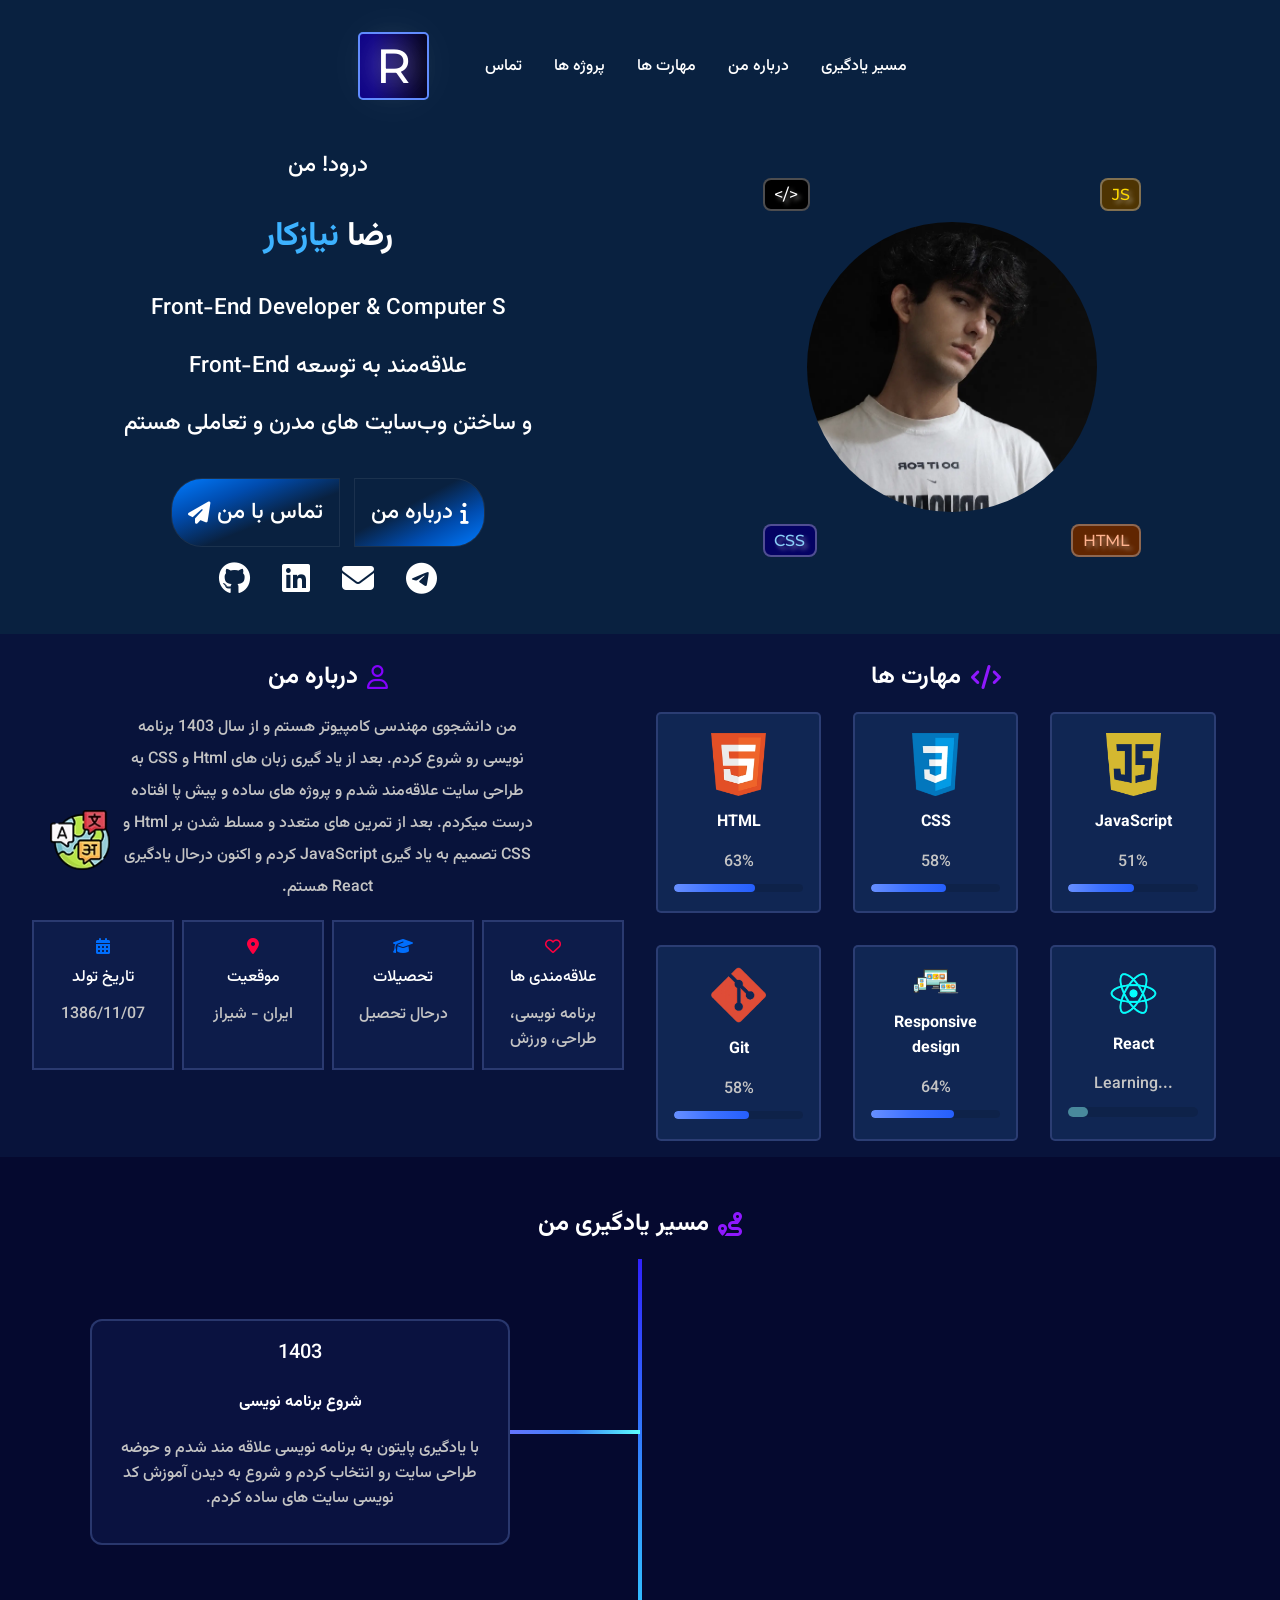
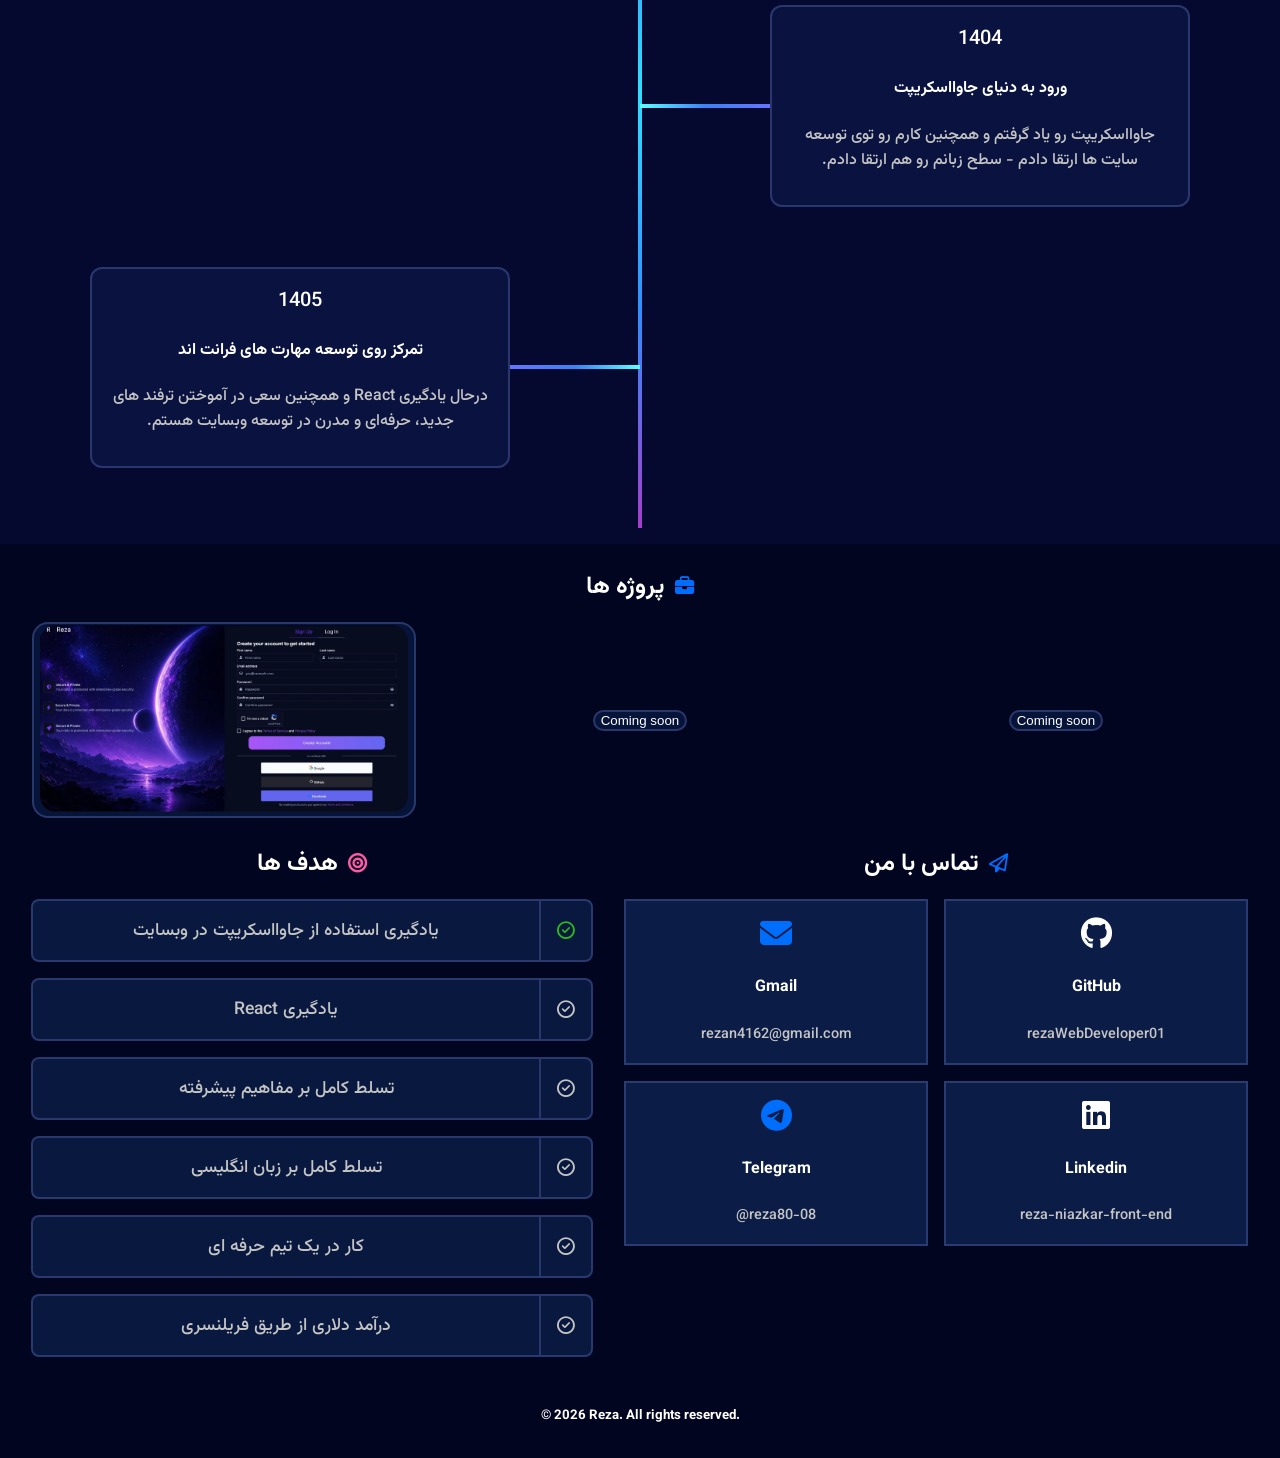
==== commit 49358228: "change something" ====
--- a/index.html
+++ b/index.html
@@ -407,52 +407,68 @@
                         <div class="skills-card-container">
                             <!-- Card - HTML -->
                             <div class="skill-card hidden">
-                                <img src="./images/Html.webp" alt="HTML Logo" loading="lazy" />
+                                <img
+                                    src="./images/Html.webp"
+                                    alt="HTML Logo"
+                                    loading="lazy"
+                                />
                                 <h4>HTML</h4>
-                                <span class="counter" data-target="90">0%</span>
+                                <span class="counter" data-target="84">0%</span>
                                 <div class="skill-bar">
                                     <div
                                         class="skill-progress"
-                                        data-width="90"
+                                        data-width="84"
                                     ></div>
                                 </div>
                             </div>
 
                             <!-- Card - CSS -->
                             <div class="skill-card hidden">
-                                <img src="./images/CSS.webp" alt="CSS Logo" loading="lazy" />
+                                <img
+                                    src="./images/CSS.webp"
+                                    alt="CSS Logo"
+                                    loading="lazy"
+                                />
                                 <h4>CSS</h4>
-                                <span class="counter" data-target="80">0%</span>
+                                <span class="counter" data-target="78">0%</span>
                                 <div class="skill-bar">
                                     <div
                                         class="skill-progress"
-                                        data-width="80"
+                                        data-width="78"
                                     ></div>
                                 </div>
                             </div>
 
                             <!-- Card - JS -->
                             <div class="skill-card hidden">
-                                <img src="./images/JS.webp" alt="JS Logo" loading="lazy" />
+                                <img
+                                    src="./images/JS.webp"
+                                    alt="JS Logo"
+                                    loading="lazy"
+                                />
                                 <h4>JavaScript</h4>
-                                <span class="counter" data-target="60">0%</span>
+                                <span class="counter" data-target="68">0%</span>
                                 <div class="skill-bar">
                                     <div
                                         class="skill-progress"
-                                        data-width="60"
+                                        data-width="68"
                                     ></div>
                                 </div>
                             </div>
 
                             <!-- Card - GIT -->
                             <div class="skill-card hidden">
-                                <img src="./images/Git.webp" alt="Git Logo" loading="lazy" />
+                                <img
+                                    src="./images/Git.webp"
+                                    alt="Git Logo"
+                                    loading="lazy"
+                                />
                                 <h4>Git</h4>
-                                <span class="counter" data-target="80">0%</span>
+                                <span class="counter" data-target="77">0%</span>
                                 <div class="skill-bar">
                                     <div
                                         class="skill-progress"
-                                        data-width="80"
+                                        data-width="77"
                                     ></div>
                                 </div>
                             </div>
@@ -465,11 +481,11 @@
                                     loading="lazy"
                                 />
                                 <h4>Responsive design</h4>
-                                <span class="counter" data-target="75">0%</span>
+                                <span class="counter" data-target="86">0%</span>
                                 <div class="skill-bar">
                                     <div
                                         class="skill-progress"
-                                        data-width="75"
+                                        data-width="86"
                                     ></div>
                                 </div>
                             </div>
@@ -482,12 +498,16 @@
                                     loading="lazy"
                                 />
                                 <h4>React</h4>
-                                <span class="counter" data-target="5">0%</span>
+                                <!-- <span class="counter" data-target="5">0%</span>
                                 <div class="skill-bar">
                                     <div
                                         class="skill-progress"
                                         data-width="5"
                                     ></div>
+                                </div> -->
+                                <span>Learning...</span>
+                                <div class="learning-animation">
+                                    <span></span>
                                 </div>
                             </div>
                         </div>
--- a/style.css
+++ b/style.css
@@ -1,28 +1,4 @@
 @import url('https://fonts.googleapis.com/css2?family=Inter:ital,opsz,wght@0,14..32,100..900;1,14..32,100..900&family=Montserrat:ital,wght@0,100..900;1,100..900&family=Vazirmatn:wght@100..900&display=swap');
-
-/* @font-face {
-    font-family: 'Montserrat';
-    src: url('fonts/Montserrat-latin.woff2') format('woff2');
-    font-style: normal;
-    font-weight: 900;
-    font-display: swap;
-}
-
-@font-face {
-    font-family: 'Inter';
-    src: url('fonts/Inter-latin.woff2') format('woff2');
-    font-style: normal;
-    font-weight: 800;
-    font-display: swap;
-}
-
-@font-face {
-    font-family: 'Vazirmatn';
-    src: url('fonts/Vazirmatn.woff2') format('woff2');
-    font-style: normal;
-    font-weight: 800;
-    font-display: swap;
-} */
 
 :root {
     /* Color */
@@ -31,17 +7,23 @@
     --color-text: #c4c4c4;
     --color-blue: #006efd;
     --color-light-blue: #3db2ff;
-    /* Background */
-    /* Haeder */
+    --color-succeed: #2db820;
+    /* Hero */
     --header-bg: #092140;
     --logo-bg: linear-gradient(to right, #0d0085 20%, #03001d 100%);
     --nav-menu-bg: #06021674;
     --big-circle-border:
         linear-gradient(#092140) padding-box,
-        linear-gradient(30deg, #0047f950, #ffffff50) border-box;
+        linear-gradient(30deg, #0047fa33, #ffffff33) border-box;
     --small-circle-border:
         linear-gradient(#092140) padding-box,
-        linear-gradient(90deg, #0047f990, #ffffff90) border-box;
+        linear-gradient(90deg, #0047f980, #ffffff80) border-box;
+    --js: #ffd900;
+    --js-bg: #4e3402;
+    --css: #89cff8;
+    --css-bg: #040263;
+    --html: #ffb28e;
+    --html-bg: #612601;
     --blue-btn-bg: linear-gradient(
         to right bottom,
         #007bff,
@@ -121,16 +103,15 @@
     margin: 0;
     width: 100%;
     background: var(--color-black);
-    font-family: 'Vazirmatn', 'inter', sans-serif;
-}
-
-html[lang="fa"] body {
-    font-family: "Vazirmatn", sans-serif;
+}
+
+html[lang='fa'] body {
+    font-family: 'Vazirmatn', sans-serif;
     font-weight: 500;
 }
 
-html[lang="en"] body {
-    font-family: "Inter", sans-serif;
+html[lang='en'] body {
+    font-family: 'Inter', sans-serif;
     font-weight: 500;
 }
 
@@ -399,7 +380,7 @@
     border: 3px solid transparent;
     background: var(--big-circle-border);
     border-radius: 50%;
-    animation: turning 2000ms linear infinite;
+    animation: turning 2.2s linear infinite;
     position: absolute;
 }
 
@@ -409,7 +390,7 @@
     border: 3px solid transparent;
     background: var(--small-circle-border);
     border-radius: 50%;
-    animation: turning 2500ms linear infinite;
+    animation: turning 2s linear infinite;
     position: absolute;
 }
 
@@ -436,31 +417,31 @@
 .code_hero {
     color: var(--color-white);
     background: var(--color-black);
-    animation: goLeft 4s ease-in-out infinite;
+    animation: goLeft 3s linear infinite;
     left: var(--skill-card-position);
     top: var(--skill-card-position);
 }
 
 .js_hero {
-    color: #ffd900;
-    background: #4e3402;
-    animation: goUp 4s ease-in-out infinite;
+    color: var(--js);
+    background: var(--js-bg);
+    animation: goUp 3s linear infinite;
     right: var(--skill-card-position);
     top: var(--skill-card-position);
 }
 
 .css_hero {
-    color: #89cff8;
-    background: #040263;
-    animation: goDown 4s ease-in-out infinite;
+    color: var(--css);
+    background: var(--css-bg);
+    animation: goDown 3s linear infinite;
     left: var(--skill-card-position);
     bottom: var(--skill-card-position);
 }
 
 .html_hero {
-    color: #ffb28e;
-    background: #612601;
-    animation: goRight 4s ease-in-out infinite;
+    color: var(--html);
+    background: var(--html-bg);
+    animation: goRight 3s linear infinite;
     right: var(--skill-card-position);
     bottom: var(--skill-card-position);
 }
@@ -822,51 +803,52 @@
 }
 
 /* Rihgt Section */
+@keyframes turning {
+    0% {
+        transform: rotate(0deg);
+    }
+    100% {
+        transform: rotate(360deg);
+    }
+}
+
 @keyframes goUp {
-    0% {
+    0%,
+    100% {
         transform: translateY(0px);
     }
     50% {
         transform: translateY(-10px);
     }
+}
+
+@keyframes goDown {
+    0%,
     100% {
         transform: translateY(0px);
     }
-}
-
-@keyframes goDown {
-    0% {
-        transform: translateY(0px);
-    }
     50% {
         transform: translateY(10px);
     }
+}
+
+@keyframes goRight {
+    0%,
     100% {
-        transform: translateY(0px);
-    }
-}
-
-@keyframes goRight {
-    0% {
         transform: translateX(0px);
     }
     50% {
         transform: translateX(10px);
     }
+}
+
+@keyframes goLeft {
+    0%,
     100% {
         transform: translateX(0px);
     }
-}
-
-@keyframes goLeft {
-    0% {
-        transform: translateX(0px);
-    }
     50% {
         transform: translateX(-10px);
-    }
-    100% {
-        transform: translateX(0px);
     }
 }
 
@@ -1121,6 +1103,40 @@
     transform: translateY(-3px);
 }
 
+.learning-animation {
+    display: grid;
+    place-items: center;
+}
+
+.learning-animation > span {
+    width: 130px;
+    height: 10px;
+    background: var(--progress-bar-bg);
+    border-radius: 2rem;
+    position: relative;
+}
+
+.learning-animation > span::after {
+    content: '';
+    width: 20px;
+    position: absolute;
+    background: #49899c;
+    height: 100%;
+    border-radius: inherit;
+    left: 0;
+    animation: learningAnimation 2s linear infinite;
+}
+
+@keyframes learningAnimation {
+    0%,
+    100% {
+        transform: translateX(0);
+    }
+    50% {
+        transform: translateX(110px);
+    }
+}
+
 /* ###############*/
 /* ### FOOTER ### */
 /* ############## */
@@ -1209,11 +1225,10 @@
     background: var(--goals-bg-card);
     border: var(--border-box);
     border-radius: 0.5rem;
-    font-size: 0.9rem;
-    color: var(--color-text);
     display: flex;
     align-items: center;
     transition: all 100ms ease;
+    font-size: clamp(0.7rem, 2vw, 1.1rem);
     direction: rtl;
 }
 
@@ -1225,17 +1240,16 @@
     padding: 0.5rem;
     border-right: 2px solid #394984ab;
     padding: 1rem;
-    font-size: clamp(0.7rem, 2vw, 0.9rem);
+    color: var(--color-text);
 }
 
 .goals_paragraph > i {
-    color: #e3e3e3;
-    font-size: clamp(0.7rem, 2vw, 0.9rem);
     padding: 1rem;
+    color: var(--color-text);
 }
 
 .goals_section > .goals_paragraph:nth-child(2) > i {
-    color: #50e60a;
+    color: var(--color-succeed);
 }
 
 .fa-bullseye {
@@ -1264,7 +1278,7 @@
     cursor: pointer;
     text-decoration: none;
     color: var(--color-white);
-    transition: all 200ms;
+    transition: transform 200ms;
 }
 
 .contact-container > a:nth-child(odd) i {
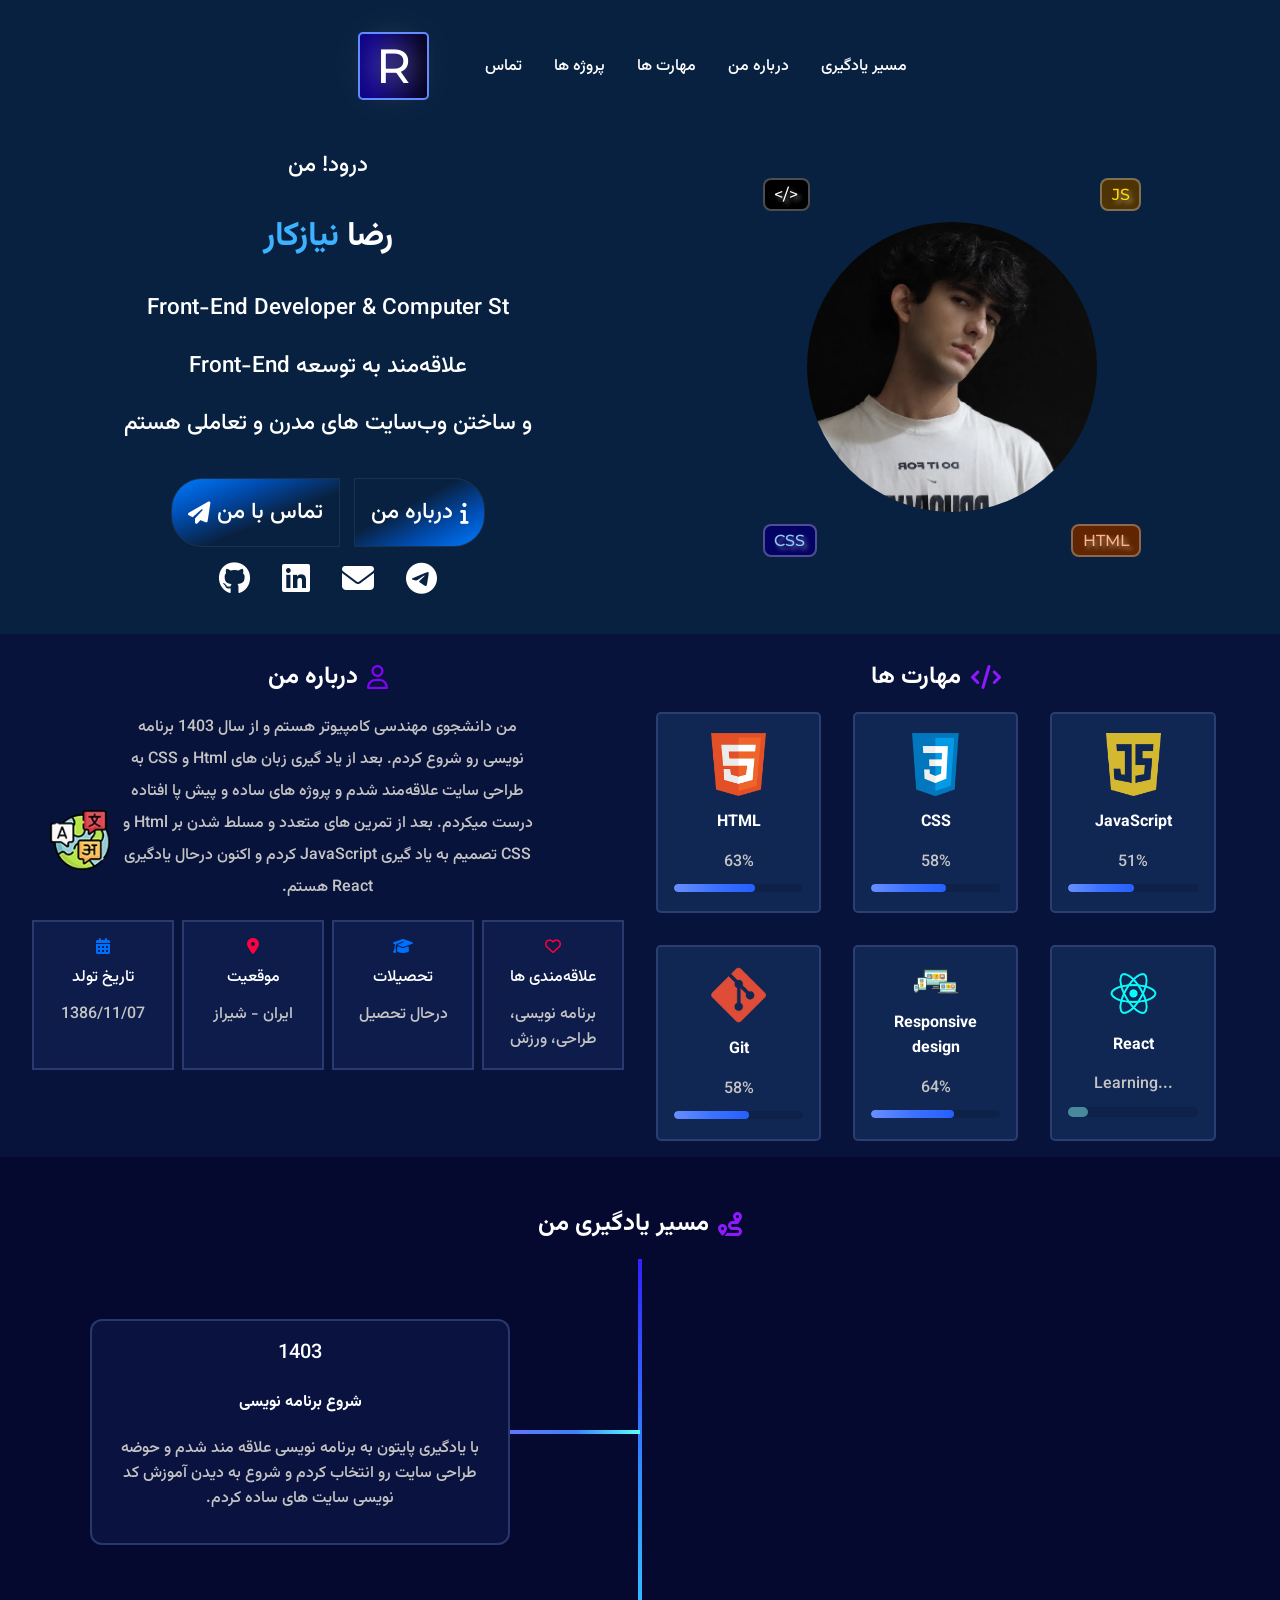
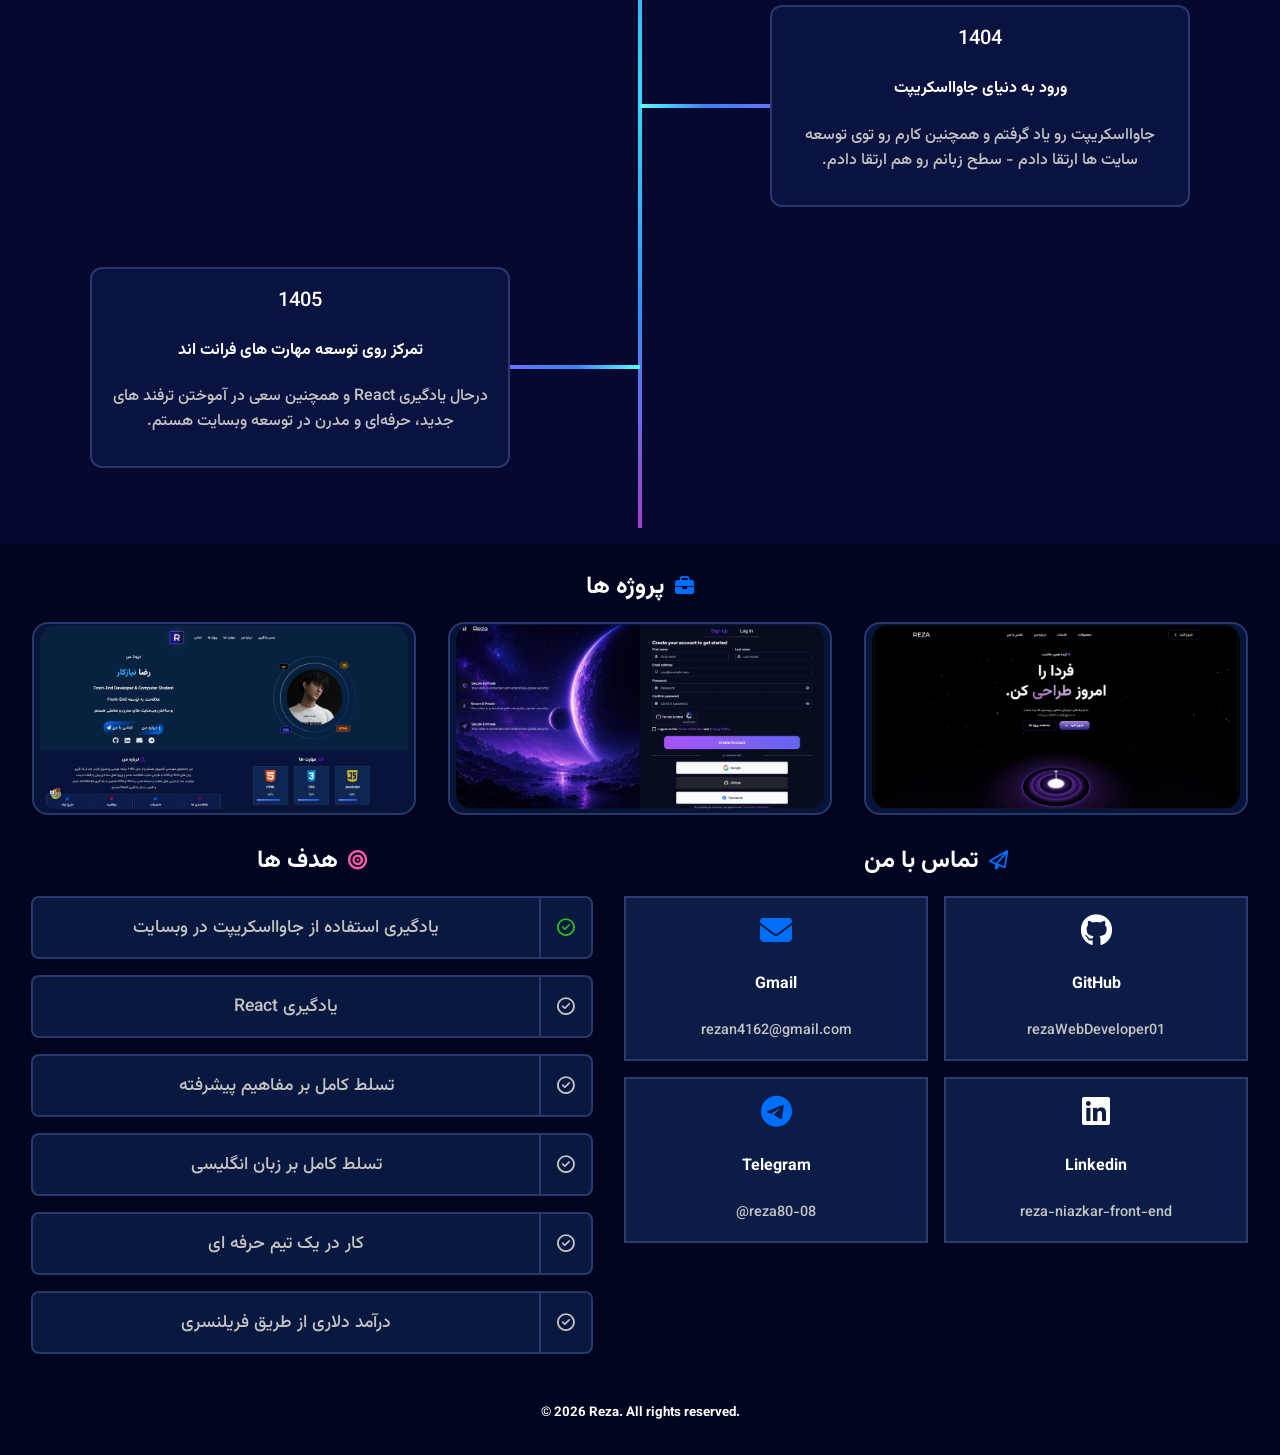
==== commit 3e338446: "add projects" ====
--- a/index.html
+++ b/index.html
@@ -581,13 +581,12 @@
                     <!-- Project - 1 -->
                     <div class="project-card-container hidden">
                         <button
-                            class="project-card_footer"
+                            class="project-card_footer hidden"
                             id="project-one-btn"
                         >
                             <img
                                 src="./images/ProjectOne.webp"
-                                alt="First Project"
-                                loading="lazy"
+                                alt="Project One"
                             />
                         </button>
                         <div class="modal-overlay" id="modal-project-one">
@@ -607,6 +606,39 @@
                                     dir="rtl"
                                     data-i18n="projectOneParagraph"
                                 ></p>
+                            </div>
+                        </div>
+                    </div>
+
+                    <!-- Project - 2 -->
+                    <div class="project-card-container hidden">
+                        <button
+                            class="project-card_footer"
+                            id="project-two-btn"
+                        >
+                            <img
+                                src="./images/ProjectTwo.webp"
+                                alt="Project Two"
+                                loading="lazy"
+                            />
+                        </button>
+                        <div class="modal-overlay" id="modal-project-two">
+                            <div class="modal-box">
+                                <button
+                                    class="close-btn"
+                                    id="close-project-two-btn"
+                                >
+                                    ✕
+                                </button>
+                                <h2
+                                    class="modal-box-title"
+                                    data-i18n="projectTwoTitle"
+                                ></h2>
+                                <p
+                                    class="modal-paragraph"
+                                    dir="rtl"
+                                    data-i18n="projectTwoParagraph"
+                                ></p>
                                 <a
                                     href="https://rezawebdeveloper01.github.io/Login-SignUp-Form/"
                                     target="_blank"
@@ -617,24 +649,33 @@
                         </div>
                     </div>
 
-                    <!-- Project - 2 -->
-                    <div class="project-card-container hidden">
-                        <button
-                            class="project-card_footer hidden"
-                            id="project-btn"
-                        >
-                            Coming soon
-                        </button>
-                    </div>
-
                     <!-- Project - 3 -->
                     <div class="project-card-container hidden">
                         <button
                             class="project-card_footer hidden"
-                            id="project-btn"
-                        >
-                            Coming soon
+                            id="project-three-btn"
+                        >
+                            <img src="./images/ProjectThree.webp" alt="" />
                         </button>
+                        <div class="modal-overlay" id="modal-project-three">
+                            <div class="modal-box">
+                                <button
+                                    class="close-btn"
+                                    id="close-project-three-btn"
+                                >
+                                    ✕
+                                </button>
+                                <h2
+                                    class="modal-box-title"
+                                    data-i18n="projectThreeTitle"
+                                ></h2>
+                                <p
+                                    class="modal-paragraph"
+                                    dir="rtl"
+                                    data-i18n="projectThreeParagraph"
+                                ></p>
+                            </div>
+                        </div>
                     </div>
                 </div>
             </section>
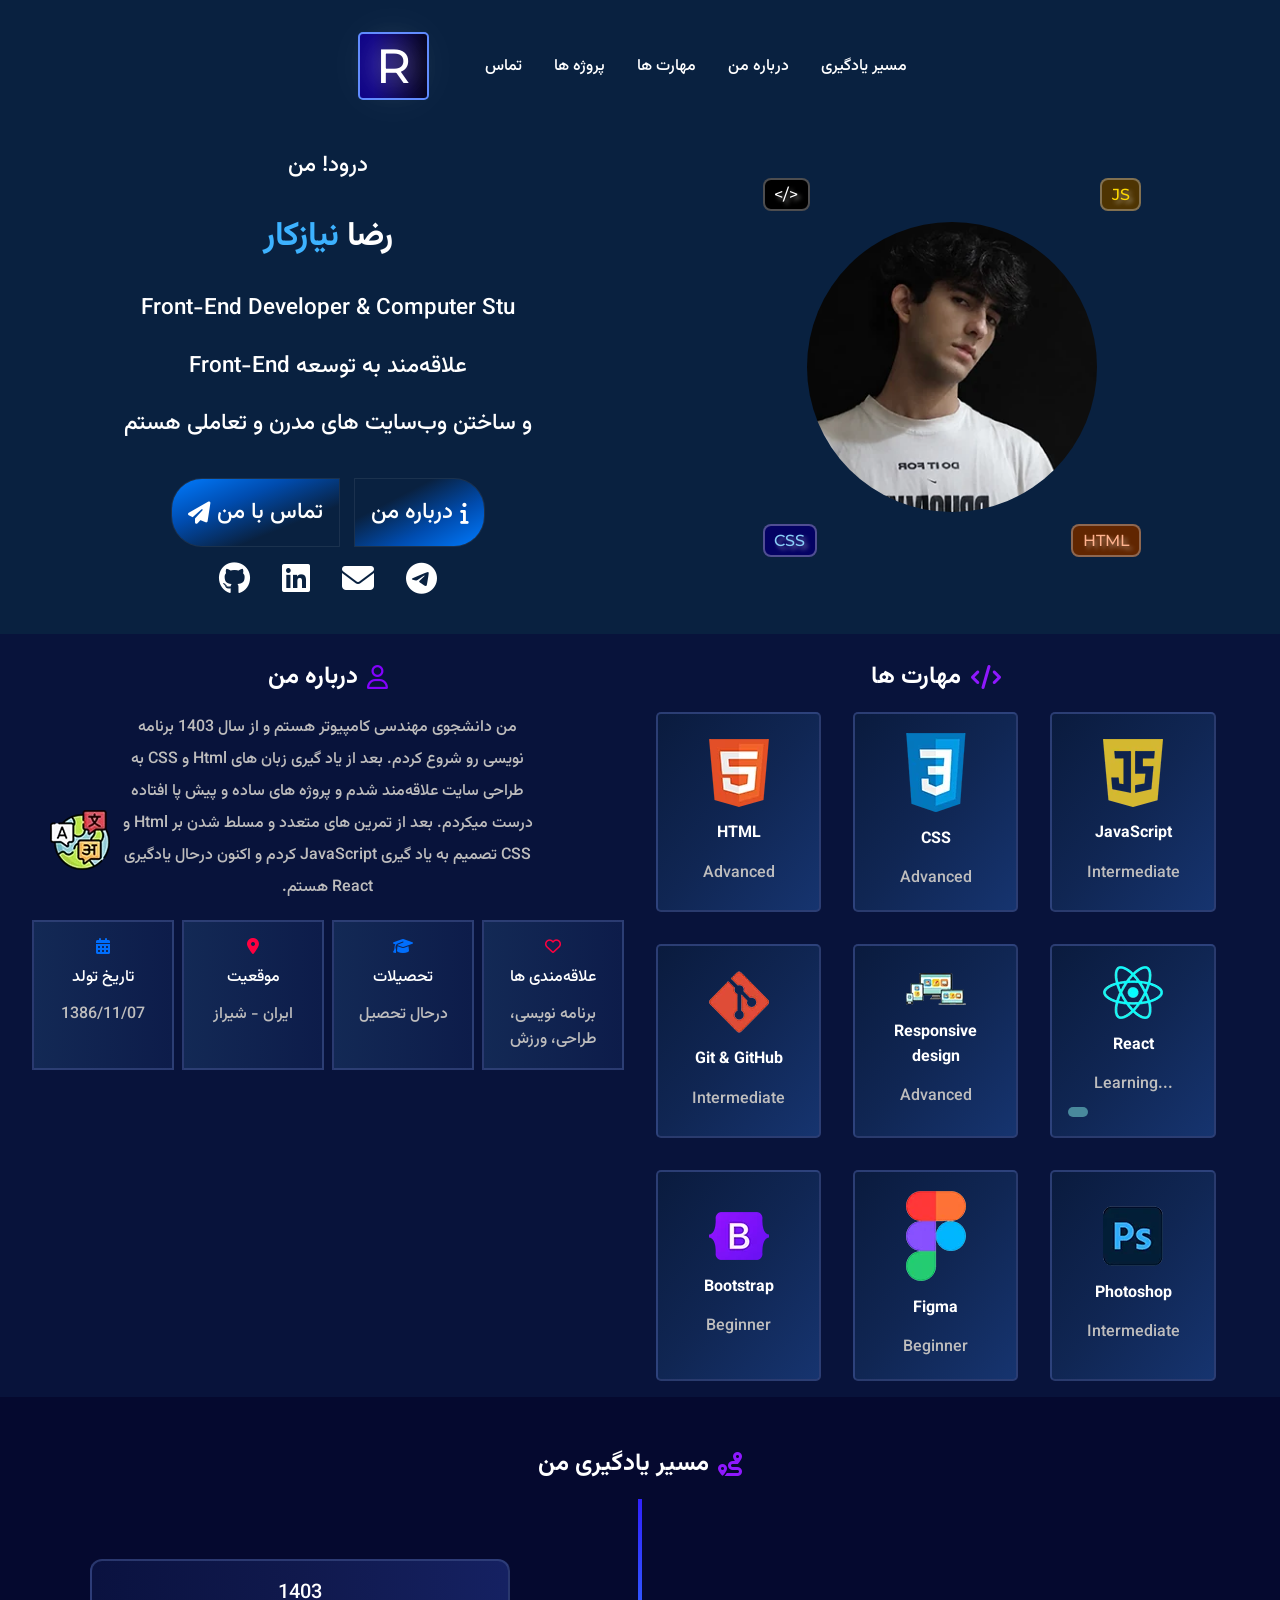
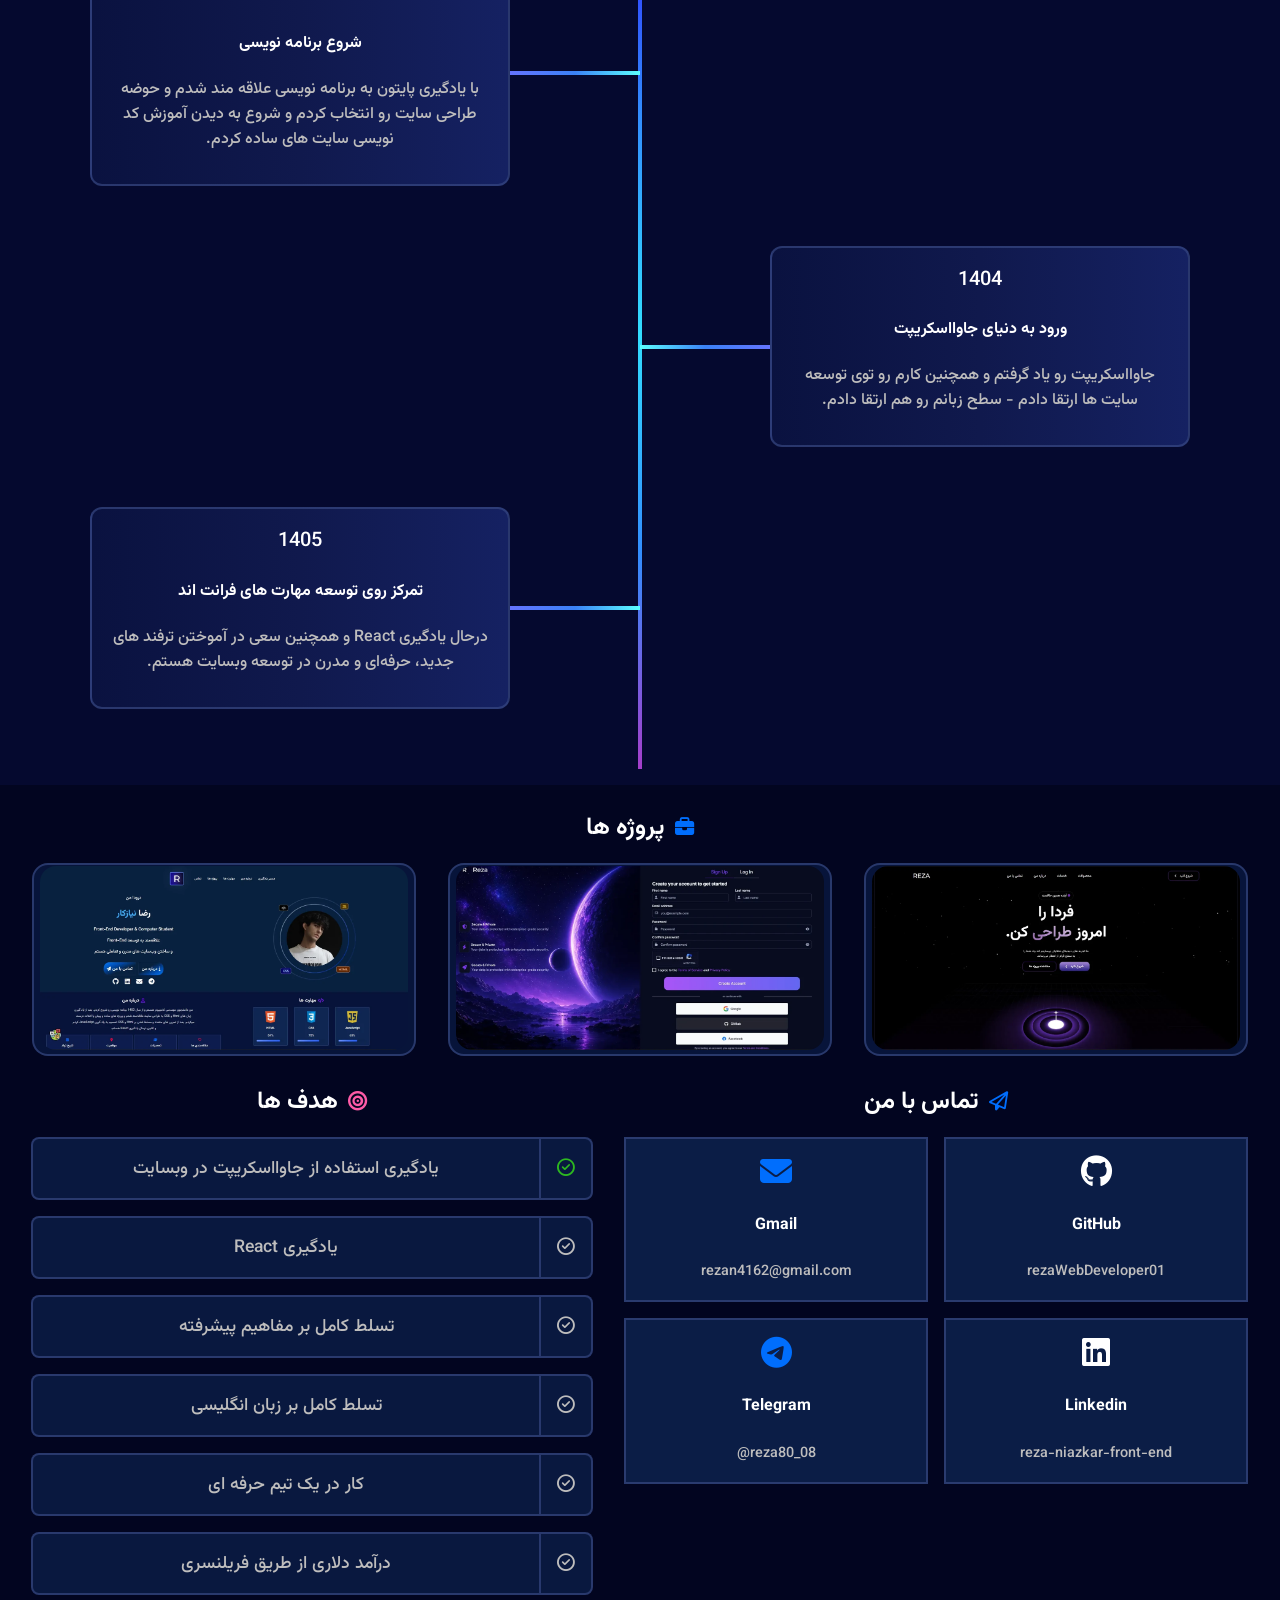
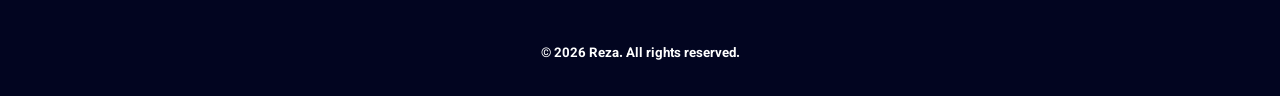
==== commit 304e24a1: "some UI UX chainges" ====
--- a/index.html
+++ b/index.html
@@ -4,6 +4,12 @@
         <meta charset="UTF-8" />
         <meta name="viewport" content="width=device-width, initial-scale=1.0" />
         <meta name="color-scheme" content="light dark" />
+        <link rel="preconnect" href="https://fonts.googleapis.com" />
+        <link rel="preconnect" href="https://fonts.gstatic.com" crossorigin />
+        <link
+            href="https://fonts.googleapis.com/css2?family=Inter:ital,opsz,wght@0,14..32,100..900;1,14..32,100..900&family=Montserrat:ital,wght@0,100..900;1,100..900&family=Vazirmatn:wght@100..900&display=swap"
+            rel="stylesheet"
+        />
         <link
             rel="stylesheet"
             href="https://cdnjs.cloudflare.com/ajax/libs/font-awesome/6.5.1/css/all.min.css"
@@ -206,7 +212,7 @@
                                             <i class="fa-regular fa-copy"></i>
                                         </button>
                                         <a
-                                            href="https://t.me/reza80-08"
+                                            href="https://t.me/reza80_08"
                                             target="_blank"
                                         >
                                             <i
@@ -293,7 +299,7 @@
                         </a>
 
                         <!-- Telegram -->
-                        <a href="https://t.em/reza80_08" target="_blank">
+                        <a href="https://t.me/reza80_08" target="_blank">
                             <i class="fa-brands fa-telegram"></i>
                         </a>
                     </div>
@@ -413,13 +419,7 @@
                                     loading="lazy"
                                 />
                                 <h4>HTML</h4>
-                                <span class="counter" data-target="84">0%</span>
-                                <div class="skill-bar">
-                                    <div
-                                        class="skill-progress"
-                                        data-width="84"
-                                    ></div>
-                                </div>
+                                <span>Advanced</span>
                             </div>
 
                             <!-- Card - CSS -->
@@ -430,13 +430,7 @@
                                     loading="lazy"
                                 />
                                 <h4>CSS</h4>
-                                <span class="counter" data-target="78">0%</span>
-                                <div class="skill-bar">
-                                    <div
-                                        class="skill-progress"
-                                        data-width="78"
-                                    ></div>
-                                </div>
+                                <span>Advanced</span>
                             </div>
 
                             <!-- Card - JS -->
@@ -447,13 +441,7 @@
                                     loading="lazy"
                                 />
                                 <h4>JavaScript</h4>
-                                <span class="counter" data-target="68">0%</span>
-                                <div class="skill-bar">
-                                    <div
-                                        class="skill-progress"
-                                        data-width="68"
-                                    ></div>
-                                </div>
+                                <span>Intermediate</span>
                             </div>
 
                             <!-- Card - GIT -->
@@ -463,14 +451,8 @@
                                     alt="Git Logo"
                                     loading="lazy"
                                 />
-                                <h4>Git</h4>
-                                <span class="counter" data-target="77">0%</span>
-                                <div class="skill-bar">
-                                    <div
-                                        class="skill-progress"
-                                        data-width="77"
-                                    ></div>
-                                </div>
+                                <h4>Git & GitHub</h4>
+                                <span>Intermediate</span>
                             </div>
 
                             <!-- Card - RESPONSIVE DESIGN -->
@@ -481,13 +463,7 @@
                                     loading="lazy"
                                 />
                                 <h4>Responsive design</h4>
-                                <span class="counter" data-target="86">0%</span>
-                                <div class="skill-bar">
-                                    <div
-                                        class="skill-progress"
-                                        data-width="86"
-                                    ></div>
-                                </div>
+                                <span>Advanced</span>
                             </div>
 
                             <!-- Card - REACT -->
@@ -498,17 +474,43 @@
                                     loading="lazy"
                                 />
                                 <h4>React</h4>
-                                <!-- <span class="counter" data-target="5">0%</span>
-                                <div class="skill-bar">
-                                    <div
-                                        class="skill-progress"
-                                        data-width="5"
-                                    ></div>
-                                </div> -->
                                 <span>Learning...</span>
                                 <div class="learning-animation">
                                     <span></span>
                                 </div>
+                            </div>
+
+                            <!-- Card - Bootstrap -->
+                            <div class="skill-card hidden">
+                                <img
+                                    src="./images/Bootstrap.webp"
+                                    alt="Bootstrap Logo"
+                                    loading="lazy"
+                                />
+                                <h4>Bootstrap</h4>
+                                <span>Beginner</span>
+                            </div>
+
+                            <!-- Card - Figma -->
+                            <div class="skill-card hidden">
+                                <img
+                                    src="./images/Figma.webp"
+                                    alt="Figma Logo"
+                                    loading="lazy"
+                                />
+                                <h4>Figma</h4>
+                                <span>Beginner</span>
+                            </div>
+
+                            <!-- Card - Photoshop -->
+                            <div class="skill-card hidden">
+                                <img
+                                    src="./images/Photoshop.webp"
+                                    alt="Photoshop Logo"
+                                    loading="lazy"
+                                />
+                                <h4>Photoshop</h4>
+                                <span>Intermediate</span>
                             </div>
                         </div>
                     </div>
@@ -761,12 +763,12 @@
                         <!-- Telegram -->
                         <a
                             class="telegram-footer hidden"
-                            href="https://t.em/reza80_08"
+                            href="https://t.me/reza80_08"
                             target="_blank"
                         >
                             <i class="fa-brands fa-telegram"></i>
                             <h4>Telegram</h4>
-                            <span>@reza80-08</span>
+                            <span>@reza80_08</span>
                         </a>
 
                         <!-- Linkedin -->
--- a/style.css
+++ b/style.css
@@ -1,10 +1,8 @@
-@import url('https://fonts.googleapis.com/css2?family=Inter:ital,opsz,wght@0,14..32,100..900;1,14..32,100..900&family=Montserrat:ital,wght@0,100..900;1,100..900&family=Vazirmatn:wght@100..900&display=swap');
-
 :root {
     /* Color */
     --color-white: #ffffff;
     --color-black: #000000;
-    --color-text: #c4c4c4;
+    --color-text: #bebdbd;
     --color-blue: #006efd;
     --color-light-blue: #3db2ff;
     --color-succeed: #2db820;
@@ -28,21 +26,19 @@
         to right bottom,
         #007bff,
         #004caf,
-        #092140 60%
+        #092140 70%
     );
     --blue-btn-bg_reverse: linear-gradient(
         to left top,
         #007bff,
         #004caf,
-        #092140 60%
+        #092140 70%
     );
     --link-hover: #80b2e1;
     /* Main */
     --main-bg: #08133b;
-    --about-me-bg-card: #0d1c4a;
-    --skills-bg-card: #102653;
-    --progress-bar-bg: #0101011e;
-    --progress-fill-bg: linear-gradient(to right, #678fff, #3d71ff, #255ffd);
+    --about-me-bg-card: linear-gradient(to left, #0d1c4a, #132955);
+    --skills-bg-card: linear-gradient(to left top, #16346f, #102653, #0a1b3e);
     /* Learning Way */
     --learning-way-bg: #05092f;
     --timeline-bg: linear-gradient(
@@ -68,7 +64,7 @@
         #3b82f6,
         #6574ff
     );
-    --learning-way-bg-card: #0a1240;
+    --learning-way-bg-card: linear-gradient(to left, #152162, #10194d, #0a1240);
     /* Footer */
     --footer-bg: #020520;
     --projects-bg-card: #07143a;
@@ -246,7 +242,6 @@
     font-size: clamp(1rem, 5vw, 1.3rem);
     all: unset;
     cursor: pointer;
-    cursor: pointer;
     display: flex;
     align-items: center;
     justify-content: center;
@@ -956,7 +951,7 @@
 }
 
 .skill-card > img {
-    width: clamp(40px, 5vw, 55px);
+    width: clamp(40px, 5vw, 60px);
 }
 
 .skills-card-container h4 {
@@ -1174,6 +1169,7 @@
     border-radius: 1rem;
     transition: all 100ms ease;
     text-decoration: none;
+    cursor: pointer;
 }
 
 .project-card_footer > img {
@@ -1304,9 +1300,9 @@
 .contact-container > a:hover {
     background: linear-gradient(
         to right bottom,
-        #2371e678,
-        #0a47cbc1,
-        #2371e678
+        #216bd978,
+        #083085c1,
+        #216bd978
     );
     transform: translateY(-3px);
 }
@@ -1539,7 +1535,7 @@
         width: 80%;
     }
 
-    .container-skills_card {
+    .skills-card-container {
         grid-template-columns: var(--grid-column-1);
     }
 
@@ -1556,13 +1552,3 @@
         flex-direction: column;
     }
 }
-
-/* ====== 400px ====== */
-/* === SMALL PHONE === */
-@media screen and (max-width: 400px) {
-    /* ### MAIN ### */
-
-    .skills-card-container {
-        grid-template-columns: var(--grid-column-1);
-    }
-}
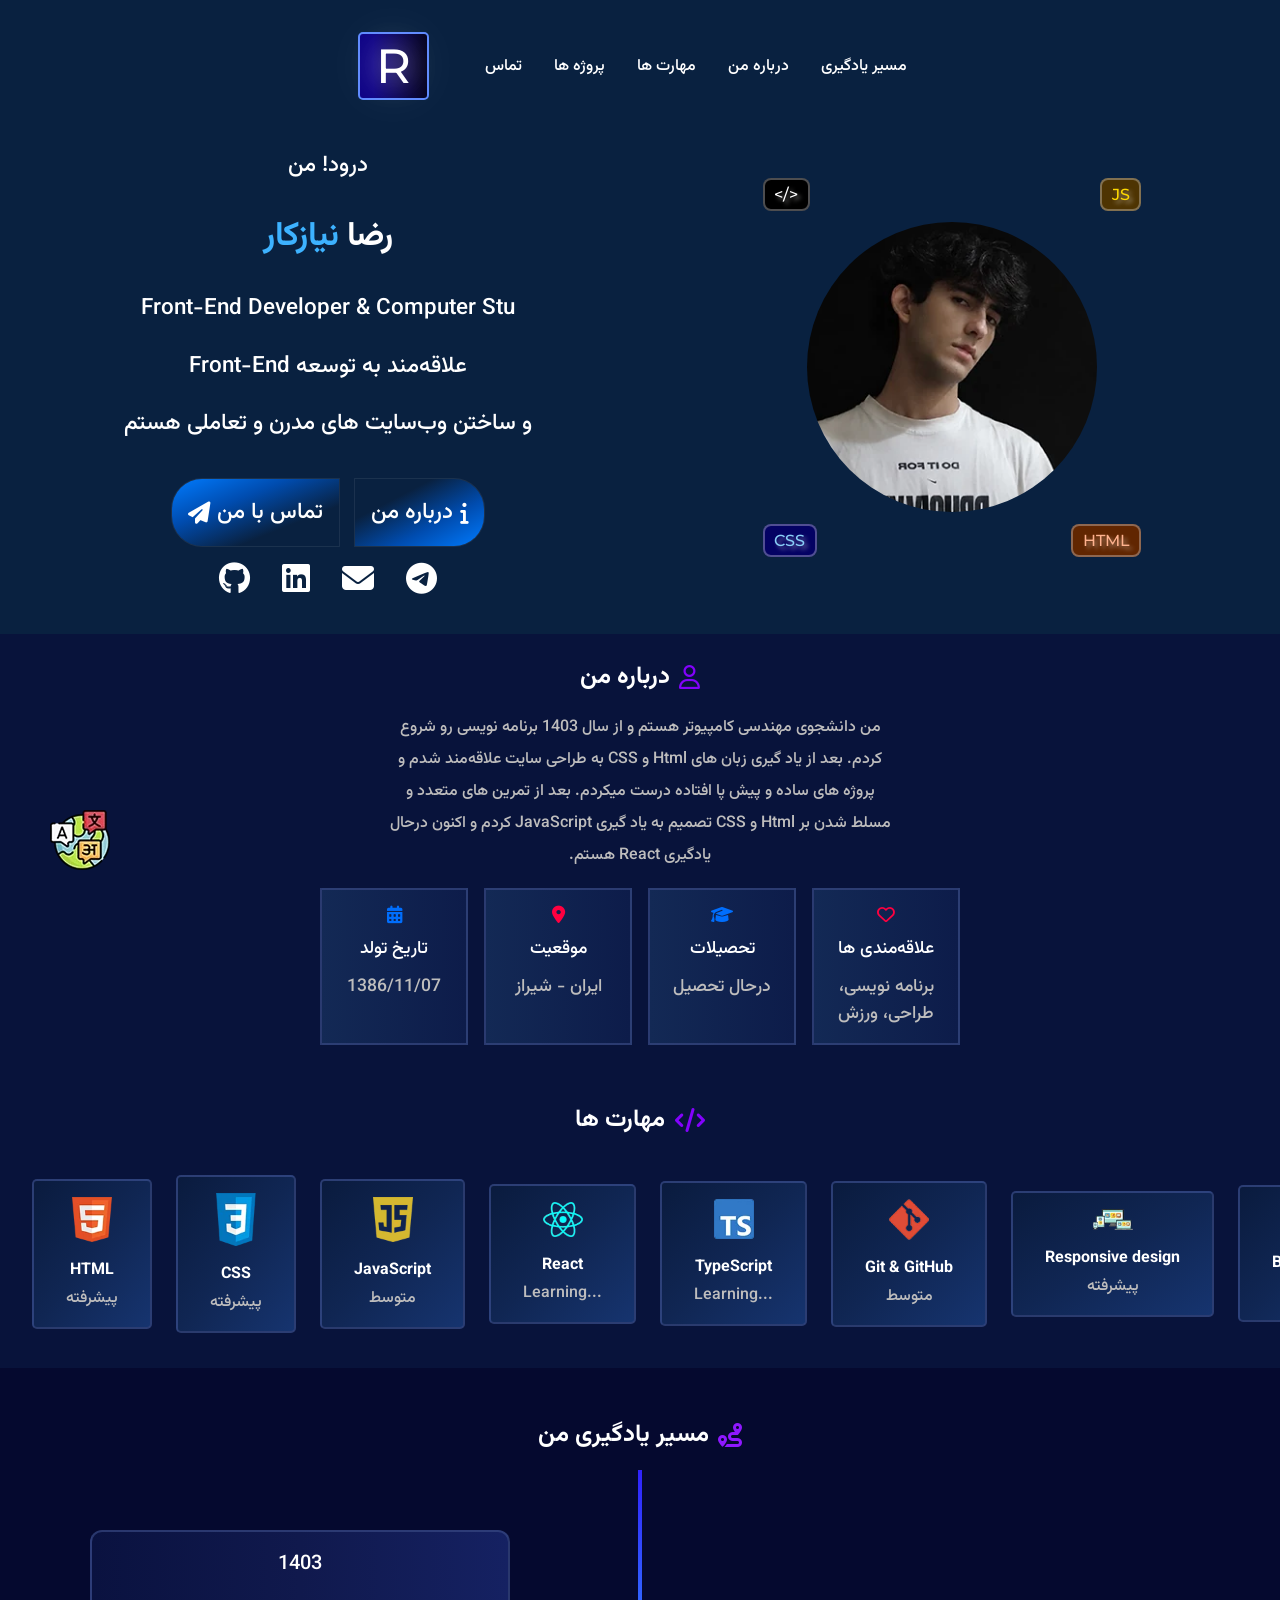
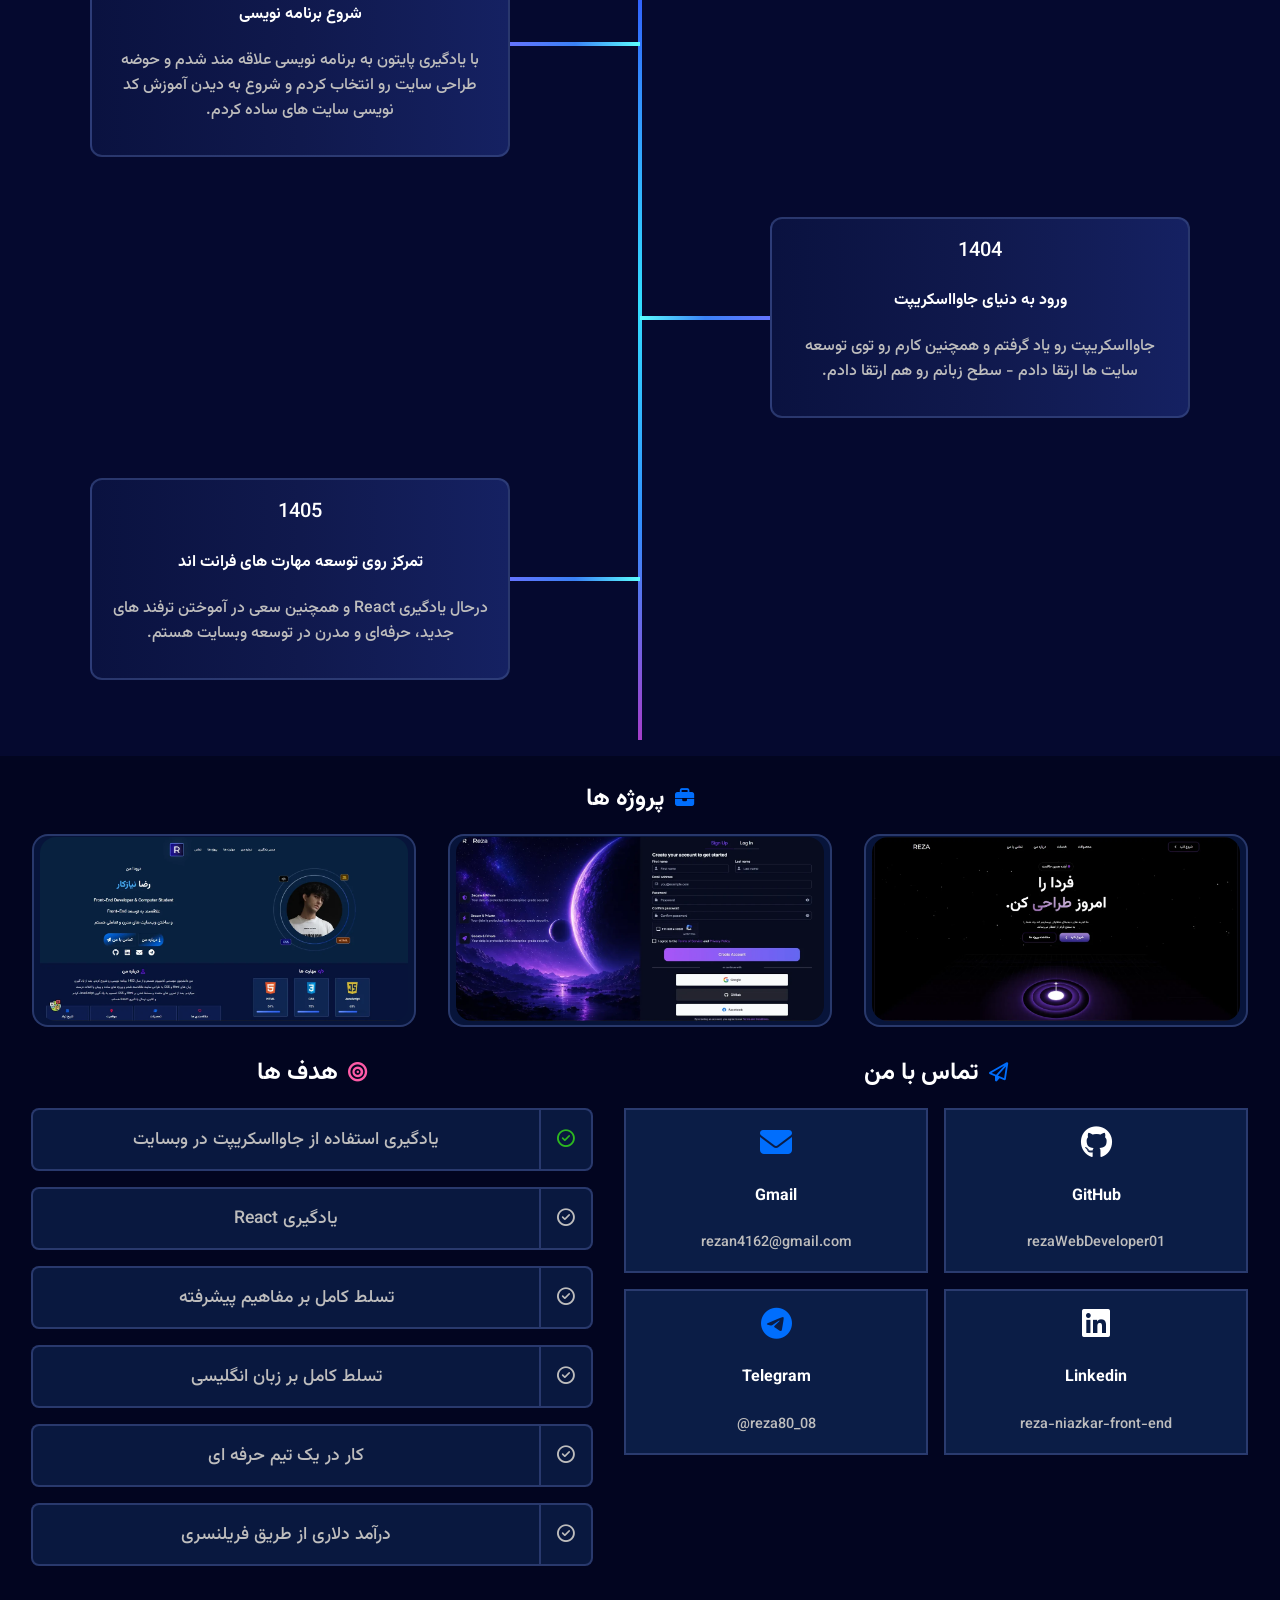
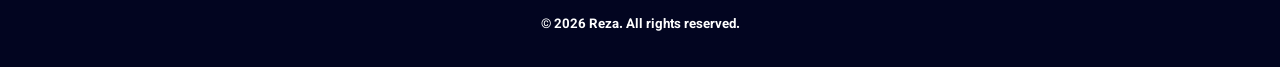
==== commit 59f38c9b: "add skill slider" ====
--- a/index.html
+++ b/index.html
@@ -402,116 +402,232 @@
 
                 <!-- === SKILLS SECTION === -->
                 <section class="right-section_main" id="skills">
-                    <div class="skills-container">
-                        <!-- Title -->
-                        <h3 class="title hidden">
-                            <span data-i18n="skills"></span
-                            ><i class="fa-solid fa-code"></i>
-                        </h3>
-
-                        <!-- CARDS -->
-                        <div class="skills-card-container">
-                            <!-- Card - HTML -->
-                            <div class="skill-card hidden">
-                                <img
-                                    src="./images/Html.webp"
-                                    alt="HTML Logo"
-                                    loading="lazy"
-                                />
-                                <h4>HTML</h4>
-                                <span>Advanced</span>
-                            </div>
-
-                            <!-- Card - CSS -->
-                            <div class="skill-card hidden">
-                                <img
-                                    src="./images/CSS.webp"
-                                    alt="CSS Logo"
-                                    loading="lazy"
-                                />
-                                <h4>CSS</h4>
-                                <span>Advanced</span>
-                            </div>
-
-                            <!-- Card - JS -->
-                            <div class="skill-card hidden">
-                                <img
-                                    src="./images/JS.webp"
-                                    alt="JS Logo"
-                                    loading="lazy"
-                                />
-                                <h4>JavaScript</h4>
-                                <span>Intermediate</span>
-                            </div>
-
-                            <!-- Card - GIT -->
-                            <div class="skill-card hidden">
-                                <img
-                                    src="./images/Git.webp"
-                                    alt="Git Logo"
-                                    loading="lazy"
-                                />
-                                <h4>Git & GitHub</h4>
-                                <span>Intermediate</span>
-                            </div>
-
-                            <!-- Card - RESPONSIVE DESIGN -->
-                            <div class="skill-card hidden">
-                                <img
-                                    src="./images/Responsive.webp"
-                                    alt="Responsive Logo"
-                                    loading="lazy"
-                                />
-                                <h4>Responsive design</h4>
-                                <span>Advanced</span>
-                            </div>
-
-                            <!-- Card - REACT -->
-                            <div class="skill-card hidden">
-                                <img
-                                    src="./images/React.webp"
-                                    alt="React Logo"
-                                    loading="lazy"
-                                />
-                                <h4>React</h4>
-                                <span>Learning...</span>
-                                <div class="learning-animation">
-                                    <span></span>
-                                </div>
-                            </div>
-
-                            <!-- Card - Bootstrap -->
-                            <div class="skill-card hidden">
-                                <img
-                                    src="./images/Bootstrap.webp"
-                                    alt="Bootstrap Logo"
-                                    loading="lazy"
-                                />
-                                <h4>Bootstrap</h4>
-                                <span>Beginner</span>
-                            </div>
-
-                            <!-- Card - Figma -->
-                            <div class="skill-card hidden">
-                                <img
-                                    src="./images/Figma.webp"
-                                    alt="Figma Logo"
-                                    loading="lazy"
-                                />
-                                <h4>Figma</h4>
-                                <span>Beginner</span>
-                            </div>
-
-                            <!-- Card - Photoshop -->
-                            <div class="skill-card hidden">
-                                <img
-                                    src="./images/Photoshop.webp"
-                                    alt="Photoshop Logo"
-                                    loading="lazy"
-                                />
-                                <h4>Photoshop</h4>
-                                <span>Intermediate</span>
-                            </div>
+                    <!-- Title -->
+                    <h3 class="title hidden">
+                        <span data-i18n="skills"></span
+                        ><i class="fa-solid fa-code"></i>
+                    </h3>
+
+                    <!-- CARDS -->
+                    <div class="skills-track hidden">
+                        <!-- Card - HTML -->
+                        <div class="skill-card">
+                            <img
+                                src="./images/Html.webp"
+                                alt="HTML Logo"
+                                loading="lazy"
+                            />
+                            <h4>HTML</h4>
+                            <span data-i18n="Advanced"></span>
+                        </div>
+
+                        <!-- Card - CSS -->
+                        <div class="skill-card">
+                            <img
+                                src="./images/CSS.webp"
+                                alt="CSS Logo"
+                                loading="lazy"
+                            />
+                            <h4>CSS</h4>
+                            <span data-i18n="Advanced"></span>
+                        </div>
+
+                        <!-- Card - JS -->
+                        <div class="skill-card">
+                            <img
+                                src="./images/JS.webp"
+                                alt="JS Logo"
+                                loading="lazy"
+                            />
+                            <h4>JavaScript</h4>
+                            <span data-i18n="Intermediate">Intermediate</span>
+                        </div>
+
+                        <!-- Card - REACT -->
+                        <div class="skill-card">
+                            <img
+                                src="./images/React.webp"
+                                alt="React Logo"
+                                loading="lazy"
+                            />
+                            <h4>React</h4>
+                            <span>Learning...</span>
+                        </div>
+
+                        <!-- Card - TypeScript -->
+                        <div class="skill-card">
+                            <img
+                                src="./images/Typescript.webp"
+                                alt="TypeScript Logo"
+                                loading="lazy"
+                            />
+                            <h4>TypeScript</h4>
+                            <span>Learning...</span>
+                        </div>
+
+                        <!-- Card - GIT -->
+                        <div class="skill-card">
+                            <img
+                                src="./images/Git.webp"
+                                alt="Git Logo"
+                                loading="lazy"
+                            />
+                            <h4>Git & GitHub</h4>
+                            <span data-i18n="Intermediate"></span>
+                        </div>
+
+                        <!-- Card - RESPONSIVE DESIGN -->
+                        <div class="skill-card">
+                            <img
+                                src="./images/Responsive.webp"
+                                alt="Responsive Logo"
+                                loading="lazy"
+                            />
+                            <h4>Responsive design</h4>
+                            <span data-i18n="Advanced"></span>
+                        </div>
+
+                        <!-- Card - Bootstrap -->
+                        <div class="skill-card">
+                            <img
+                                src="./images/Bootstrap.webp"
+                                alt="Bootstrap Logo"
+                                loading="lazy"
+                            />
+                            <h4>Bootstrap</h4>
+                            <span data-i18n="Beginner"></span>
+                        </div>
+
+                        <!-- Card - Figma -->
+                        <div class="skill-card">
+                            <img
+                                src="./images/Figma.webp"
+                                alt="Figma Logo"
+                                loading="lazy"
+                            />
+                            <h4>Figma</h4>
+                            <span data-i18n="Beginner"></span>
+                        </div>
+
+                        <!-- Card - Photoshop -->
+                        <div class="skill-card">
+                            <img
+                                src="./images/Photoshop.webp"
+                                alt="Photoshop Logo"
+                                loading="lazy"
+                            />
+                            <h4>Photoshop</h4>
+                            <span data-i18n="Intermediate"></span>
+                        </div>
+
+                        <!-- Card - HTML -->
+                        <div class="skill-card">
+                            <img
+                                src="./images/Html.webp"
+                                alt="HTML Logo"
+                                loading="lazy"
+                            />
+                            <h4>HTML</h4>
+                            <span data-i18n="Advanced"></span>
+                        </div>
+
+                        <!-- Card - CSS -->
+                        <div class="skill-card">
+                            <img
+                                src="./images/CSS.webp"
+                                alt="CSS Logo"
+                                loading="lazy"
+                            />
+                            <h4>CSS</h4>
+                            <span data-i18n="Advanced"></span>
+                        </div>
+
+                        <!-- Card - JS -->
+                        <div class="skill-card">
+                            <img
+                                src="./images/JS.webp"
+                                alt="JS Logo"
+                                loading="lazy"
+                            />
+                            <h4>JavaScript</h4>
+                            <span data-i18n="Intermediate"></span>
+                        </div>
+
+                        <!-- Card - REACT -->
+                        <div class="skill-card">
+                            <img
+                                src="./images/React.webp"
+                                alt="React Logo"
+                                loading="lazy"
+                            />
+                            <h4>React</h4>
+                            <span>Learning...</span>
+                        </div>
+
+                        <!-- Card - TypeScript -->
+                        <div class="skill-card">
+                            <img
+                                src="./images/Typescript.webp"
+                                alt="TypeScript Logo"
+                                loading="lazy"
+                            />
+                            <h4>TypeScript</h4>
+                            <span>Learning...</span>
+                        </div>
+
+                        <!-- Card - GIT -->
+                        <div class="skill-card">
+                            <img
+                                src="./images/Git.webp"
+                                alt="Git Logo"
+                                loading="lazy"
+                            />
+                            <h4>Git & GitHub</h4>
+                            <span data-i18n="Intermediate"></span>
+                        </div>
+
+                        <!-- Card - RESPONSIVE DESIGN -->
+                        <div class="skill-card">
+                            <img
+                                src="./images/Responsive.webp"
+                                alt="Responsive Logo"
+                                loading="lazy"
+                            />
+                            <h4>Responsive design</h4>
+                            <span data-i18n="Advanced"></span>
+                        </div>
+
+                        <!-- Card - Bootstrap -->
+                        <div class="skill-card">
+                            <img
+                                src="./images/Bootstrap.webp"
+                                alt="Bootstrap Logo"
+                                loading="lazy"
+                            />
+                            <h4>Bootstrap</h4>
+                            <span data-i18n="Beginner"></span>
+                        </div>
+
+                        <!-- Card - Figma -->
+                        <div class="skill-card">
+                            <img
+                                src="./images/Figma.webp"
+                                alt="Figma Logo"
+                                loading="lazy"
+                            />
+                            <h4>Figma</h4>
+                            <span data-i18n="Beginner"></span>
+                        </div>
+
+                        <!-- Card - Photoshop -->
+                        <div class="skill-card">
+                            <img
+                                src="./images/Photoshop.webp"
+                                alt="Photoshop Logo"
+                                loading="lazy"
+                            />
+                            <h4>Photoshop</h4>
+                            <span data-i18n="Intermediate"></span>
                         </div>
                     </div>
                 </section>
--- a/style.css
+++ b/style.css
@@ -114,6 +114,7 @@
 * {
     color: var(--color-white);
     user-select: none;
+    -webkit-user-drag: none;
     box-sizing: border-box;
 }
 
@@ -852,11 +853,12 @@
 /* ############ */
 
 .main-container {
-    display: grid;
-    grid-template-columns: repeat(2, 1fr);
+    display: flex;
+    flex-direction: column;
+    justify-content: center;
+    align-items: center;
     gap: 2rem;
     background: var(--main-bg);
-    padding: 0 2rem 1rem 2rem;
 }
 
 /* === ABOUT ME SECTION === */
@@ -870,7 +872,7 @@
 }
 
 .about-me_main {
-    width: 70%;
+    width: 40%;
     margin: 1rem auto;
     line-height: 2;
     color: var(--color-text);
@@ -879,10 +881,14 @@
 .card-container-about-me_main {
     display: grid;
     grid-template-columns: var(--grid-column-4);
-    gap: 0.5rem;
-}
-
-.fa-user {
+    gap: 1rem;
+    width: 50%;
+    margin: 0 auto;
+    font-size: clamp(1rem, 2vw, 1.1rem);
+}
+
+.fa-user,
+.fa-code {
     color: #8302fc;
 }
 
@@ -916,67 +922,55 @@
     display: flex;
     flex-direction: column;
     text-align: center;
-    margin-right: 2rem;
-}
-
-.skills-container {
+    overflow: hidden;
+    width: 100%;
+}
+
+.skills-track {
+    display: flex;
+    align-items: center;
+    gap: 1.5rem;
+    width: max-content;
+    padding: 2rem;
+    animation: slider 15s linear infinite;
+}
+
+.skills-track:hover {
+    animation-play-state: paused;
+}
+
+.skill-card {
     display: flex;
     flex-direction: column;
+    align-items: center;
     justify-content: center;
-    align-items: center;
-    gap: 1rem;
-}
-
-.fa-code {
-    color: #8f18ff;
-}
-
-.skills-card-container {
-    display: grid;
-    grid-template-columns: var(--grid-column-3);
-    gap: 2rem;
-}
-
-.skill-card {
-    display: flex;
-    flex-direction: column;
-    justify-content: center;
-    align-items: center;
-    gap: 0.6rem;
     border: var(--border-box);
     border-radius: 5px;
     background: var(--skills-bg-card);
-    padding: 1.2rem 1rem;
     transition: all 100ms;
+    padding: 1rem 2rem;
 }
 
 .skill-card > img {
-    width: clamp(40px, 5vw, 60px);
-}
-
-.skills-card-container h4 {
-    font-size: 1rem;
-    margin: 0.3rem;
-}
-
-.skills-card-container span {
+    margin-bottom: 1rem;
+    width: clamp(40px, 3vw, 60px);
+}
+
+.skill-card > h4 {
+    margin: 0 0 0.2rem 0;
+}
+
+.skill-card > span {
     color: var(--color-text);
 }
 
-.skill-bar {
-    width: 100%;
-    height: 8px;
-    border-radius: 999px;
-    overflow: hidden;
-    background: var(--progress-bar-bg);
-}
-
-.skill-progress {
-    width: 0;
-    height: 100%;
-    border-radius: inherit;
-    transition: width 1.2s ease;
-    background: var(--progress-fill-bg);
+@keyframes slider {
+    from {
+        transform: translateX(0%);
+    }
+    to {
+        transform: translateX(-50%);
+    }
 }
 
 /* ####################### */
@@ -1098,40 +1092,6 @@
     transform: translateY(-3px);
 }
 
-.learning-animation {
-    display: grid;
-    place-items: center;
-}
-
-.learning-animation > span {
-    width: 130px;
-    height: 10px;
-    background: var(--progress-bar-bg);
-    border-radius: 2rem;
-    position: relative;
-}
-
-.learning-animation > span::after {
-    content: '';
-    width: 20px;
-    position: absolute;
-    background: #49899c;
-    height: 100%;
-    border-radius: inherit;
-    left: 0;
-    animation: learningAnimation 2s linear infinite;
-}
-
-@keyframes learningAnimation {
-    0%,
-    100% {
-        transform: translateX(0);
-    }
-    50% {
-        transform: translateX(110px);
-    }
-}
-
 /* ###############*/
 /* ### FOOTER ### */
 /* ############## */
@@ -1336,11 +1296,6 @@
 /* === SMALL LAPTOP === */
 @media screen and (max-width: 1024px) {
     /* ### MAIN ### */
-
-    .about-me_main {
-        padding: 0;
-    }
-
     /* ### LEARNING WAY */
 
     .card_learning_way {
@@ -1444,30 +1399,6 @@
     }
 
     /* ### MAIN ### */
-
-    .main-container {
-        display: flex;
-        flex-direction: column;
-        padding: 1rem;
-    }
-
-    /* ABOUT */
-
-    .left-section_main {
-        margin: 0;
-    }
-
-    /* SKILLS */
-
-    .right-section_main {
-        margin-right: 0;
-    }
-
-    .skills-card-container {
-        grid-template-columns: var(--grid-column-2);
-        padding: 0 1rem;
-    }
-
     /* ### LEARNING WAY ### */
 
     .timeline-item {
@@ -1527,16 +1458,16 @@
 
     /* ### MAIN ### */
 
+    .card-container-about-me_main {
+        grid-template-columns: var(--grid-column-1);
+    }
+
     .left-section_main {
         gap: 6px;
     }
 
     .about-me_main {
         width: 80%;
-    }
-
-    .skills-card-container {
-        grid-template-columns: var(--grid-column-1);
     }
 
     /* ### LEARNING WAY ### */
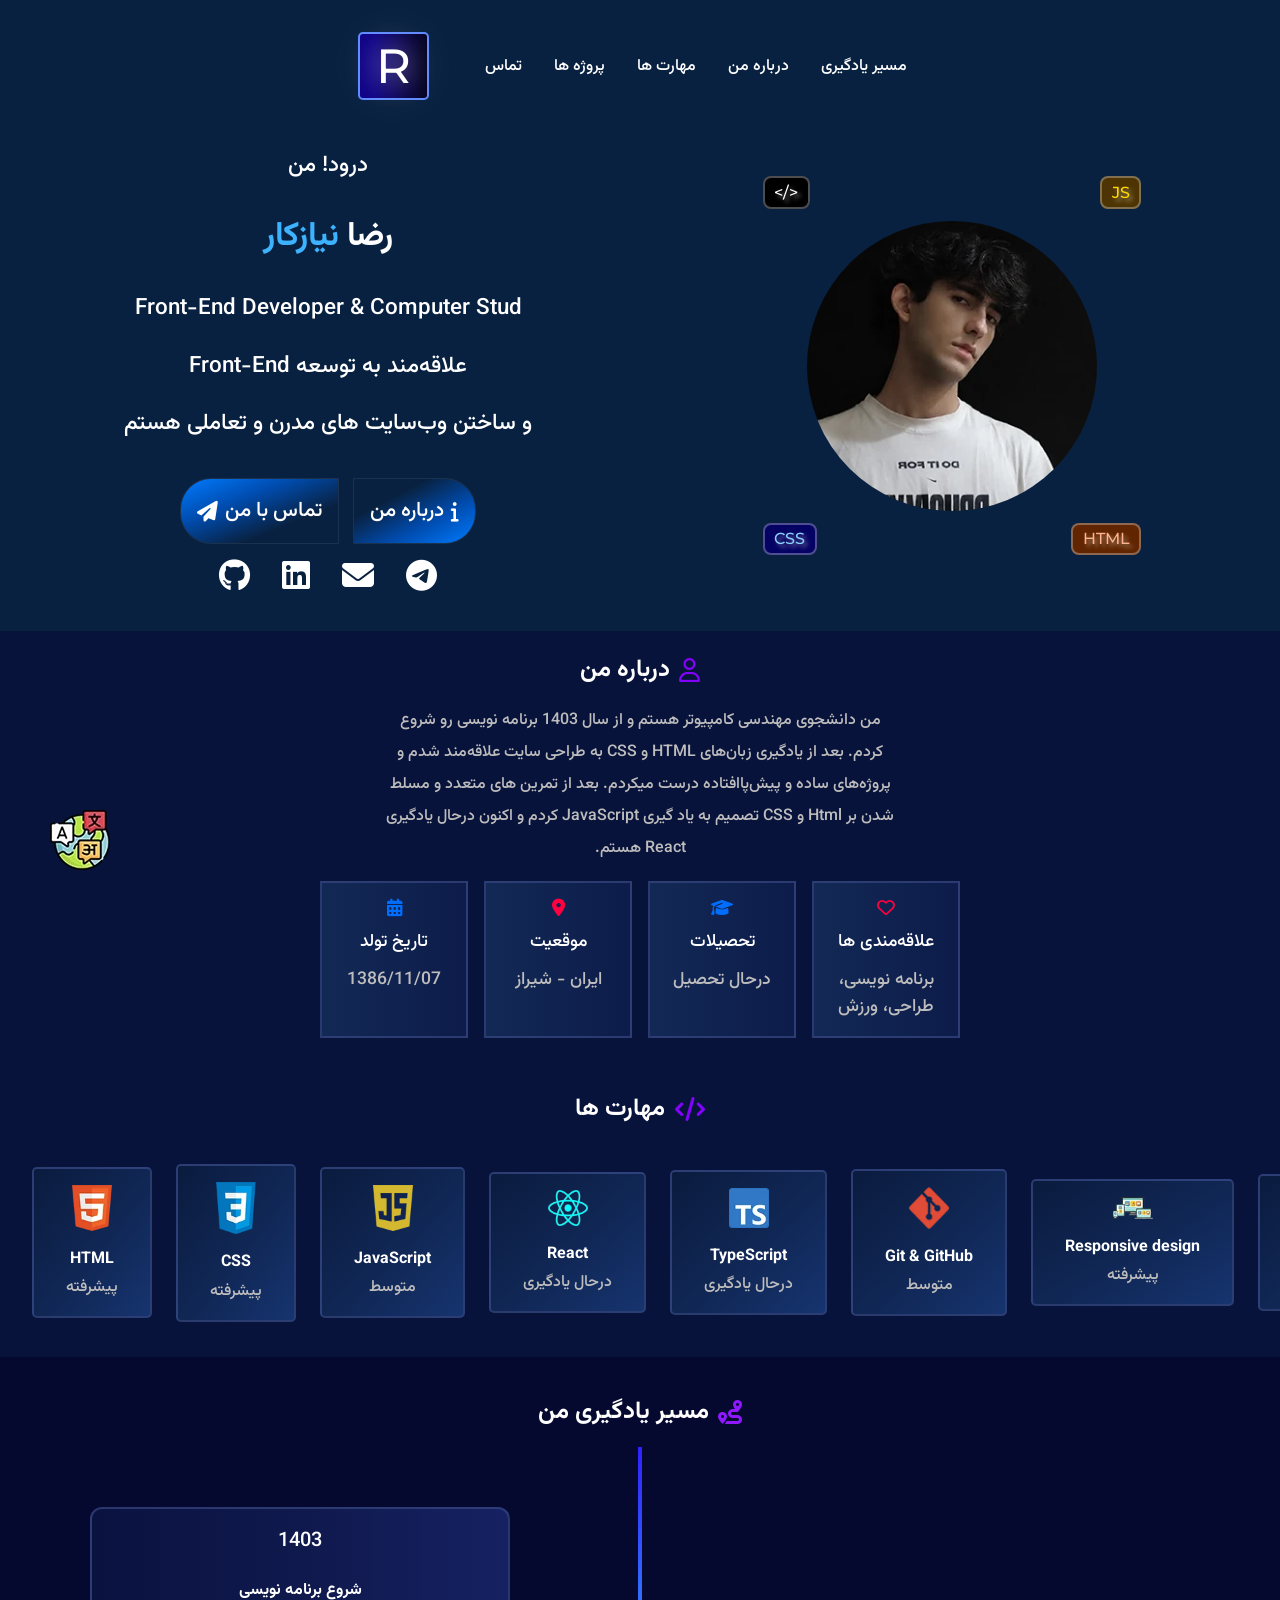
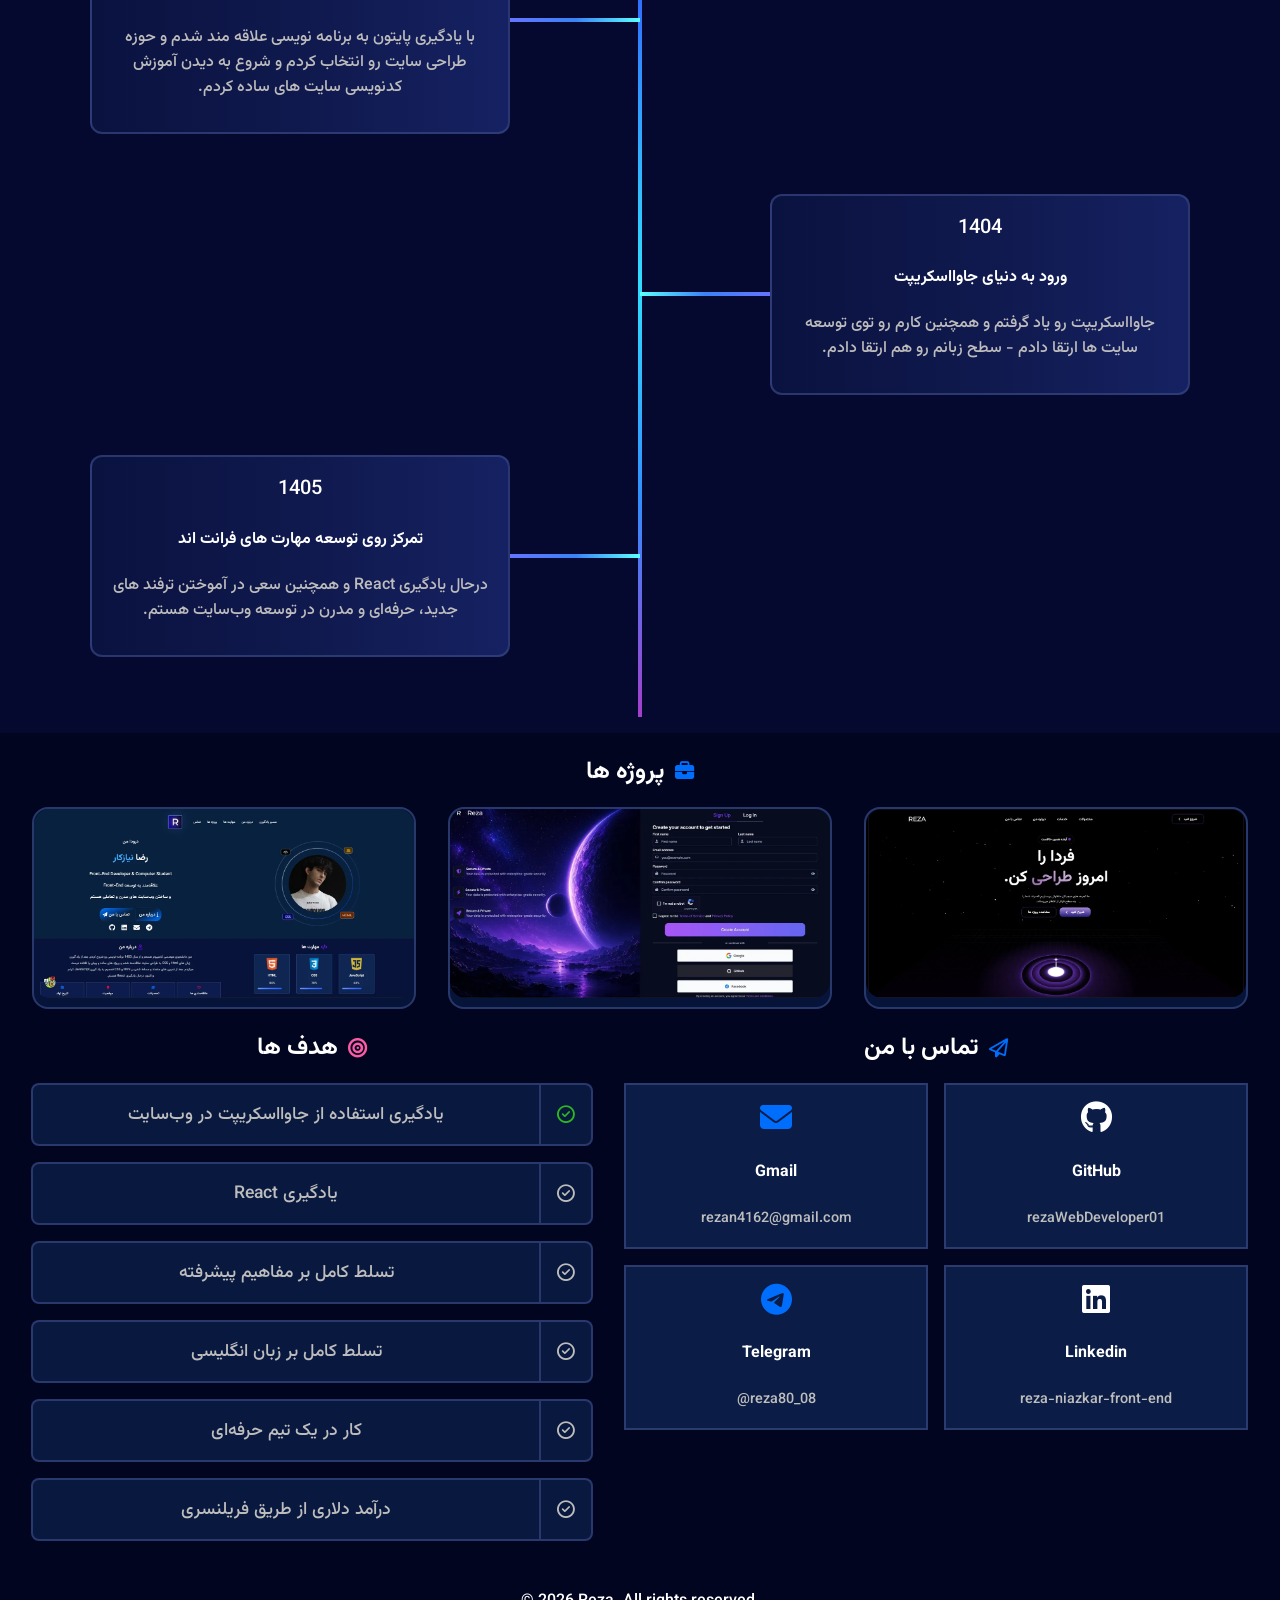
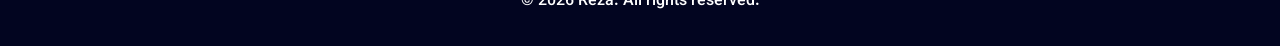
==== commit 19d520c4: "portfolio cleanup" ====
--- a/index.html
+++ b/index.html
@@ -3,7 +3,6 @@
     <head>
         <meta charset="UTF-8" />
         <meta name="viewport" content="width=device-width, initial-scale=1.0" />
-        <meta name="color-scheme" content="light dark" />
         <link rel="preconnect" href="https://fonts.googleapis.com" />
         <link rel="preconnect" href="https://fonts.gstatic.com" crossorigin />
         <link
@@ -18,7 +17,7 @@
             referrerpolicy="no-referrer"
         />
         <link rel="stylesheet" href="./style.css" />
-        <title>Portfolio</title>
+        <title>Reza Niazkar | Front-End Developer</title>
     </head>
     <body>
         <span class="language-btn-ripple"></span>
@@ -33,62 +32,46 @@
                 <!-- NAVBAR CONTAINER -->
                 <div class="navbar-container">
                     <!-- Logo -->
-                    <div class="logo_header"><span>R</span></div>
+                    <a href="#" class="logo_header"><span>R</span></a>
 
                     <!-- Toggle -->
-                    <div class="navbar-toggle" id="mobile-menu">
+                    <button
+                        class="navbar-toggle"
+                        id="mobile-menu"
+                        type="button"
+                        aria-label="Toggle navigation" aria-expanded="false" aria-controls="navbar-menu"
+                    >
                         <span class="bar_toggle"></span>
                         <span class="bar_toggle"></span>
                         <span class="bar_toggle"></span>
-                    </div>
+                    </button>
 
                     <!-- NAV ITEMS -->
-                    <ul class="navbar-menu">
+                    <ul class="navbar-menu" id="navbar-menu">
                         <!-- Item - 1 -->
                         <li class="navbar-item">
-                            <a
-                                href="#contact"
-                                class="contact"
-                                data-i18n="contactLink"
-                            ></a>
+                            <a href="#contact" data-i18n="contactLink"></a>
                         </li>
-                        <hr />
 
                         <!-- Item - 2 -->
                         <li class="navbar-item">
-                            <a
-                                href="#projects"
-                                class="projects"
-                                data-i18n="projectsLink"
-                            ></a>
+                            <a href="#projects" data-i18n="projectsLink"></a>
                         </li>
-                        <hr />
 
                         <!-- Item - 3 -->
                         <li class="navbar-item">
-                            <a
-                                href="#skills"
-                                class="skills"
-                                data-i18n="skillsLink"
-                            ></a>
+                            <a href="#skills" data-i18n="skillsLink"></a>
                         </li>
-                        <hr />
 
                         <!-- Item - 4 -->
                         <li class="navbar-item">
-                            <a
-                                href="#about"
-                                class="about-me"
-                                data-i18n="aboutMe"
-                            ></a>
+                            <a href="#about" data-i18n="aboutMe"></a>
                         </li>
-                        <hr />
 
                         <!-- Item - 5 -->
                         <li class="navbar-item">
                             <a
                                 href="#learningWay"
-                                class="learning-way"
                                 data-i18n="learningWayLink"
                             ></a>
                         </li>
@@ -96,16 +79,17 @@
                 </div>
             </nav>
 
-            <div class="header-container">
+            <div class="hero-content">
                 <!-- === LEFT SECTION === -->
-                <section class="left-section_header">
+                <section class="hero-info">
                     <div class="intro">
                         <div class="hello" data-i18n="hello"></div>
                         <h1 class="name-container">
                             <span class="name_h1" data-i18n="nameH1"></span>
-                            <span class="lastname_h1" data-i18n="lastNameH1">
-                                نیازکار
-                            </span>
+                            <span
+                                class="lastname_h1"
+                                data-i18n="lastNameH1"
+                            ></span>
                         </h1>
 
                         <!-- Paragraph - 1 -->
@@ -128,26 +112,32 @@
                     </div>
                     <div class="buttons-container_header">
                         <!-- Contact Button -->
-                        <button class="contact-btn_header" id="contact-btn">
+                        <button
+                            class="contact-btn_header"
+                            id="contact-btn"
+                            type="button"
+                        >
                             <i class="fa-solid fa-paper-plane"></i>
                             <span data-i18n="contactMe"></span>
                         </button>
 
                         <!-- Modal Contact -->
-                        <div class="modal-overlay" id="modal-contact">
+                        <div class="modal-overlay" id="modal-contact" role="dialog" aria-modal="true" aria-hidden="true" aria-labelledby="modal-contact-title">
                             <!-- Box -->
                             <div class="modal-box">
                                 <!-- Close btn -->
                                 <button
                                     class="close-btn"
                                     id="close-contact-btn"
+                                    type="button"
+                                    aria-label="Close"
                                 >
                                     ✕
                                 </button>
 
                                 <!-- Title -->
                                 <h2
-                                    class="modal-box-title"
+                                    class="modal-box-title" id="modal-contact-title"
                                     data-i18n="contactMe"
                                 ></h2>
 
@@ -161,10 +151,15 @@
                                         <button
                                             class="copy-btn"
                                             data-copy="rezan4162@gmail.com"
+                                            type="button"
                                         >
                                             <i class="fa-regular fa-copy"></i>
                                         </button>
-                                        <a href="mailto:rezan4162@gmail.com">
+                                        <a
+                                            href="mailto:rezan4162@gmail.com"
+                                            rel="noopener noreferrer"
+                                            aria-label="Email"
+                                        >
                                             <i
                                                 class="fa-solid fa-arrow-up-right-from-square"
                                             ></i>
@@ -183,12 +178,15 @@
                                         <button
                                             class="copy-btn"
                                             data-copy="rezaWebDeveloper01"
+                                            type="button"
                                         >
                                             <i class="fa-regular fa-copy"></i>
                                         </button>
                                         <a
                                             href="https://github.com/rezaWebDeveloper01"
                                             target="_blank"
+                                            rel="noopener noreferrer"
+                                            aria-label="GitHub"
                                         >
                                             <i
                                                 class="fa-solid fa-arrow-up-right-from-square"
@@ -208,12 +206,15 @@
                                         <button
                                             class="copy-btn"
                                             data-copy="reza80_08"
+                                            type="button"
                                         >
                                             <i class="fa-regular fa-copy"></i>
                                         </button>
                                         <a
                                             href="https://t.me/reza80_08"
                                             target="_blank"
+                                            rel="noopener noreferrer"
+                                            aria-label="Telegram"
                                         >
                                             <i
                                                 class="fa-solid fa-arrow-up-right-from-square"
@@ -233,12 +234,15 @@
                                         <button
                                             class="copy-btn"
                                             data-copy="reza-niazkar-front-end"
+                                            type="button"
                                         >
                                             <i class="fa-regular fa-copy"></i>
                                         </button>
                                         <a
                                             href="https://www.linkedin.com/in/reza-niazkar-front-end"
                                             target="_blank"
+                                            rel="noopener noreferrer"
+                                            aria-label="Linkedin"
                                         >
                                             <i
                                                 class="fa-solid fa-arrow-up-right-from-square"
@@ -251,19 +255,28 @@
                         </div>
 
                         <!-- About Me Button -->
-                        <button class="about-me-btn_header" id="about-btn">
+                        <button
+                            class="about-me-btn_header"
+                            id="about-btn"
+                            type="button"
+                        >
                             <span data-i18n="aboutMe"></span
                             ><i class="fa-solid fa-info"></i>
                         </button>
 
                         <!-- Modal About Me -->
-                        <div class="modal-overlay" id="modal-about">
+                        <div class="modal-overlay" id="modal-about" role="dialog" aria-modal="true" aria-hidden="true" aria-labelledby="modal-about-title">
                             <div class="modal-box">
-                                <button class="close-btn" id="close-about-btn">
+                                <button
+                                    class="close-btn"
+                                    id="close-about-btn"
+                                    type="button"
+                                    aria-label="Close"
+                                >
                                     ✕
                                 </button>
                                 <h2
-                                    class="modal-box-title"
+                                    class="modal-box-title" id="modal-about-title"
                                     data-i18n="aboutMe"
                                 ></h2>
                                 <p
@@ -279,8 +292,10 @@
                     <div class="social_header">
                         <!-- Git -->
                         <a
-                            href="https://www.github.com/rezaWebDeveloper01"
+                            href="https://github.com/rezaWebDeveloper01"
                             target="_blank"
+                            rel="noopener noreferrer"
+                            aria-label="GitHub"
                         >
                             <i class="fa-brands fa-github"></i>
                         </a>
@@ -289,24 +304,35 @@
                         <a
                             href="https://www.linkedin.com/in/reza-niazkar-front-end"
                             target="_blank"
+                            rel="noopener noreferrer"
+                            aria-label="Linkedin"
                         >
                             <i class="fa-brands fa-linkedin"></i>
                         </a>
 
                         <!-- Email -->
-                        <a href="mailto:rezan4162@gmail.com" target="_blank">
+                        <a
+                            href="mailto:rezan4162@gmail.com"
+                            rel="noopener noreferrer"
+                            aria-label="Email"
+                        >
                             <i class="fa-solid fa-envelope"></i>
                         </a>
 
                         <!-- Telegram -->
-                        <a href="https://t.me/reza80_08" target="_blank">
+                        <a
+                            href="https://t.me/reza80_08"
+                            target="_blank"
+                            rel="noopener noreferrer"
+                            aria-label="Telegram"
+                        >
                             <i class="fa-brands fa-telegram"></i>
                         </a>
                     </div>
                 </section>
 
                 <!-- === RIGHT SECTION === -->
-                <section class="right-section_header">
+                <section class="hero-visual">
                     <div class="cover-position-of-cards">
                         <!-- Boxes -->
                         <div class="code_hero card-hero">&lt;/&gt;</div>
@@ -322,7 +348,7 @@
                         <img
                             class="hero-img"
                             src="./images/Profile.webp"
-                            alt="Profile"
+                            alt="Reza Niazkar"
                         />
                     </div>
                 </section>
@@ -336,14 +362,16 @@
         <main>
             <div class="main-container">
                 <!-- === ABOUT ME SECTION === -->
-                <section class="left-section_main hidden" id="about">
-                    <!-- LEFT SECTION CONTAINER -->
+                <section class="about-section hidden" id="about">
                     <div class="about-me-container_main">
                         <!-- Title -->
-                        <h3 class="title hidden">
+                        <h2 class="title hidden">
                             <span data-i18n="aboutMe"></span
-                            ><i class="fa-regular fa-user"></i>
-                        </h3>
+                            ><i
+                                class="fa-regular fa-user"
+                                aria-hidden="true"
+                            ></i>
+                        </h2>
 
                         <!-- Paragraph -->
                         <p
@@ -355,8 +383,11 @@
                         <!-- BOXES -->
                         <div class="card-container-about-me_main">
                             <!-- Box - Birth -->
-                            <div class="birth about-me_box hidden">
-                                <i class="fa-solid fa-calendar-days"></i>
+                            <div class="about-me_box hidden">
+                                <i
+                                    class="fa-solid fa-calendar-days"
+                                    aria-hidden="true"
+                                ></i>
                                 <span class="birth" data-i18n="birthDate">
                                 </span>
                                 <span class="birth" data-i18n="birthDay">
@@ -364,8 +395,11 @@
                             </div>
 
                             <!-- Box - Location -->
-                            <div class="location about-me_box hidden">
-                                <i class="fa-solid fa-location-dot"></i>
+                            <div class="about-me_box hidden">
+                                <i
+                                    class="fa-solid fa-location-dot"
+                                    aria-hidden="true"
+                                ></i>
                                 <span class="location" data-i18n="location">
                                 </span>
                                 <span class="location" data-i18n="located">
@@ -373,8 +407,11 @@
                             </div>
 
                             <!-- Box - Studies -->
-                            <div class="studies about-me_box hidden">
-                                <i class="fa-solid fa-graduation-cap"></i>
+                            <div class="about-me_box hidden">
+                                <i
+                                    class="fa-solid fa-graduation-cap"
+                                    aria-hidden="true"
+                                ></i>
                                 <span class="studies" data-i18n="studies">
                                 </span>
                                 <span
@@ -385,8 +422,11 @@
                             </div>
 
                             <!-- Box - Favourite -->
-                            <div class="favourite about-me_box hidden">
-                                <i class="fa-regular fa-heart"></i>
+                            <div class="about-me_box hidden">
+                                <i
+                                    class="fa-regular fa-heart"
+                                    aria-hidden="true"
+                                ></i>
                                 <span
                                     class="favourite"
                                     data-i18n="favoritesTitle"
@@ -401,12 +441,12 @@
                 </section>
 
                 <!-- === SKILLS SECTION === -->
-                <section class="right-section_main" id="skills">
+                <section class="skills-section" id="skills">
                     <!-- Title -->
-                    <h3 class="title hidden">
+                    <h2 class="title hidden">
                         <span data-i18n="skills"></span
-                        ><i class="fa-solid fa-code"></i>
-                    </h3>
+                        ><i class="fa-solid fa-code" aria-hidden="true"></i>
+                    </h2>
 
                     <!-- CARDS -->
                     <div class="skills-track hidden">
@@ -440,7 +480,7 @@
                                 loading="lazy"
                             />
                             <h4>JavaScript</h4>
-                            <span data-i18n="Intermediate">Intermediate</span>
+                            <span data-i18n="Intermediate"></span>
                         </div>
 
                         <!-- Card - REACT -->
@@ -451,7 +491,7 @@
                                 loading="lazy"
                             />
                             <h4>React</h4>
-                            <span>Learning...</span>
+                            <span data-i18n="learning"></span>
                         </div>
 
                         <!-- Card - TypeScript -->
@@ -462,7 +502,7 @@
                                 loading="lazy"
                             />
                             <h4>TypeScript</h4>
-                            <span>Learning...</span>
+                            <span data-i18n="learning"></span>
                         </div>
 
                         <!-- Card - GIT -->
@@ -561,7 +601,7 @@
                                 loading="lazy"
                             />
                             <h4>React</h4>
-                            <span>Learning...</span>
+                            <span data-i18n="learning"></span>
                         </div>
 
                         <!-- Card - TypeScript -->
@@ -572,7 +612,7 @@
                                 loading="lazy"
                             />
                             <h4>TypeScript</h4>
-                            <span>Learning...</span>
+                            <span data-i18n="learning"></span>
                         </div>
 
                         <!-- Card - GIT -->
@@ -636,10 +676,10 @@
             <!-- === MY LEARNING WAY SECTION === -->
             <section class="timeline-container hidden" id="learningWay">
                 <!-- Title -->
-                <h4 class="title hidden">
+                <h2 class="title hidden">
                     <span data-i18n="myLearningWay"></span
-                    ><i class="fa-solid fa-route"></i>
-                </h4>
+                    ><i class="fa-solid fa-route" aria-hidden="true"></i>
+                </h2>
                 <div class="timeline hidden">
                     <!-- Item - 1 -->
                     <div class="timeline-item left hidden">
@@ -689,10 +729,10 @@
             <!-- === PROJECTS SECTION === -->
             <section class="projects_footer" id="projects">
                 <!-- Title -->
-                <h3 class="title hidden">
+                <h2 class="title hidden">
                     <span data-i18n="projectsLink"></span
-                    ><i class="fa-solid fa-briefcase"></i>
-                </h3>
+                    ><i class="fa-solid fa-briefcase" aria-hidden="true"></i>
+                </h2>
 
                 <!-- PROJECTS CONTAINER -->
                 <div class="card-container-projects">
@@ -701,22 +741,26 @@
                         <button
                             class="project-card_footer hidden"
                             id="project-one-btn"
+                            type="button"
                         >
                             <img
                                 src="./images/ProjectOne.webp"
                                 alt="Project One"
+                                loading="lazy"
                             />
                         </button>
-                        <div class="modal-overlay" id="modal-project-one">
+                        <div class="modal-overlay" id="modal-project-one" role="dialog" aria-modal="true" aria-hidden="true" aria-labelledby="modal-project-one-title">
                             <div class="modal-box">
                                 <button
                                     class="close-btn"
                                     id="close-project-one-btn"
+                                    type="button"
+                                    aria-label="Close"
                                 >
                                     ✕
                                 </button>
                                 <h2
-                                    class="modal-box-title"
+                                    class="modal-box-title" id="modal-project-one-title"
                                     data-i18n="projectOneTitle"
                                 ></h2>
                                 <p
@@ -733,6 +777,7 @@
                         <button
                             class="project-card_footer"
                             id="project-two-btn"
+                            type="button"
                         >
                             <img
                                 src="./images/ProjectTwo.webp"
@@ -740,16 +785,18 @@
                                 loading="lazy"
                             />
                         </button>
-                        <div class="modal-overlay" id="modal-project-two">
+                        <div class="modal-overlay" id="modal-project-two" role="dialog" aria-modal="true" aria-hidden="true" aria-labelledby="modal-project-two-title">
                             <div class="modal-box">
                                 <button
                                     class="close-btn"
                                     id="close-project-two-btn"
+                                    type="button"
+                                    aria-label="Close"
                                 >
                                     ✕
                                 </button>
                                 <h2
-                                    class="modal-box-title"
+                                    class="modal-box-title" id="modal-project-two-title"
                                     data-i18n="projectTwoTitle"
                                 ></h2>
                                 <p
@@ -760,6 +807,7 @@
                                 <a
                                     href="https://rezawebdeveloper01.github.io/Login-SignUp-Form/"
                                     target="_blank"
+                                    rel="noopener noreferrer"
                                     class="project-link"
                                     >OPEN</a
                                 >
@@ -772,19 +820,26 @@
                         <button
                             class="project-card_footer hidden"
                             id="project-three-btn"
-                        >
-                            <img src="./images/ProjectThree.webp" alt="" />
+                            type="button"
+                        >
+                            <img
+                                src="./images/ProjectThree.webp"
+                                alt="Project Three"
+                                loading="lazy"
+                            />
                         </button>
-                        <div class="modal-overlay" id="modal-project-three">
+                        <div class="modal-overlay" id="modal-project-three" role="dialog" aria-modal="true" aria-hidden="true" aria-labelledby="modal-project-three-title">
                             <div class="modal-box">
                                 <button
                                     class="close-btn"
                                     id="close-project-three-btn"
+                                    type="button"
+                                    aria-label="Close"
                                 >
                                     ✕
                                 </button>
                                 <h2
-                                    class="modal-box-title"
+                                    class="modal-box-title" id="modal-project-three-title"
                                     data-i18n="projectThreeTitle"
                                 ></h2>
                                 <p
@@ -802,10 +857,10 @@
                 <!-- === GOALS SECTION === -->
                 <section class="goals_section">
                     <!-- Title -->
-                    <h3 class="title hidden">
+                    <h2 class="title hidden">
                         <span data-i18n="goals"></span
-                        ><i class="fa-solid fa-bullseye"></i>
-                    </h3>
+                        ><i class="fa-solid fa-bullseye" aria-hidden="true"></i>
+                    </h2>
 
                     <!-- Goal - 1 -->
                     <div class="goals_paragraph hidden">
@@ -847,18 +902,22 @@
                 <!-- === CONTACT SECTION === -->
                 <section class="contact_section" id="contact">
                     <!-- Title -->
-                    <h3 class="title hidden">
+                    <h2 class="title hidden">
                         <span data-i18n="contactMe"></span
-                        ><i class="fa-regular fa-paper-plane"></i>
-                    </h3>
+                        ><i
+                            class="fa-regular fa-paper-plane"
+                            aria-hidden="true"
+                        ></i>
+                    </h2>
 
                     <!-- CONTACT CONTAINER -->
                     <div class="contact-container">
-                        <!-- Gmail -->
+                        <!-- Email -->
                         <a
-                            class="gmail-footer hidden"
+                            class="hidden"
                             href="mailto:rezan4162@gmail.com"
-                            target="_blank"
+                            rel="noopener noreferrer"
+                            aria-label="Email"
                         >
                             <i class="fa-solid fa-envelope"></i>
                             <h4>Gmail</h4>
@@ -867,9 +926,11 @@
 
                         <!-- Github -->
                         <a
-                            class="github-footer hidden"
-                            href="https://www.github.com/rezaWebDeveloper01"
+                            class="hidden"
+                            href="https://github.com/rezaWebDeveloper01"
                             target="_blank"
+                            rel="noopener noreferrer"
+                            aria-label="GitHub"
                         >
                             <i class="fa-brands fa-github"></i>
                             <h4>GitHub</h4>
@@ -878,9 +939,11 @@
 
                         <!-- Telegram -->
                         <a
-                            class="telegram-footer hidden"
+                            class="hidden"
                             href="https://t.me/reza80_08"
                             target="_blank"
+                            rel="noopener noreferrer"
+                            aria-label="Telegram"
                         >
                             <i class="fa-brands fa-telegram"></i>
                             <h4>Telegram</h4>
@@ -889,9 +952,11 @@
 
                         <!-- Linkedin -->
                         <a
-                            class="linkedin-footer hidden"
+                            class="hidden"
                             href="https://www.linkedin.com/in/reza-niazkar-front-end"
                             target="_blank"
+                            rel="noopener noreferrer"
+                            aria-label="Linkedin"
                         >
                             <i class="fa-brands fa-linkedin"></i>
                             <h4>Linkedin</h4>
@@ -902,9 +967,9 @@
             </div>
 
             <!-- === COPYRIGHT SECTION === -->
-            <h5 align="center" class="copyright hidden">
-                &copy 2026 Reza. All rights reserved.
-            </h5>
+            <p class="copyright hidden">
+                &copy; 2026 Reza. All rights reserved.
+            </p>
             <script src="script.js" defer></script>
         </footer>
     </body>
--- a/style.css
+++ b/style.css
@@ -119,7 +119,6 @@
 }
 
 #language-btn {
-    all: unset;
     position: fixed;
     bottom: 30px;
     left: 50px;
@@ -166,19 +165,26 @@
     font-size: clamp(2rem, 5vw, 3rem);
     padding: 0.2rem 1rem;
     border-radius: 5px;
-    display: flex;
-    align-items: center;
-    justify-content: center;
+    display: grid;
+    place-items: center;
 }
 
 .logo_header span {
-    -webkit-animation: text-flicker-in-glow 6000ms linear both;
     animation: text-flicker-in-glow 6000ms linear both;
     font-family: 'Montserrat', sans-serif;
 }
 
-nav a {
-    transition: all 100ms;
+a {
+    text-decoration: none;
+}
+
+button {
+    all: unset;
+}
+
+.navbar-toggle {
+    opacity: 0;
+    pointer-events: none;
 }
 
 .navbar-container {
@@ -200,15 +206,11 @@
     display: flex;
     align-items: center;
     justify-content: center;
-    text-decoration: none;
     padding: 0 1rem;
-}
-
-hr {
-    display: none;
-}
-
-.header-container {
+    transition: all 100ms;
+}
+
+.hero-content {
     width: 100%;
     height: 100%;
     display: grid;
@@ -218,7 +220,7 @@
 
 /* === LEFT SECTION === */
 
-.left-section_header {
+.hero-info {
     display: flex;
     flex-direction: column;
     font-size: clamp(0.7rem, 4vw, 1.4rem);
@@ -241,7 +243,6 @@
 .contact-btn_header,
 .about-me-btn_header {
     font-size: clamp(1rem, 5vw, 1.3rem);
-    all: unset;
     cursor: pointer;
     display: flex;
     align-items: center;
@@ -283,7 +284,6 @@
 }
 
 .close-btn {
-    all: unset;
     float: right;
     cursor: pointer;
 }
@@ -297,7 +297,6 @@
 }
 
 .modal-overlay a {
-    text-decoration: none;
     color: var(--color-white);
     font-size: clamp(1rem, 5vw, 1.2rem);
     margin-left: 5px;
@@ -331,7 +330,6 @@
 
 .copy-btn,
 .buttons-container {
-    all: unset;
     padding: 8px 14px;
     text-decoration: none;
     cursor: pointer;
@@ -357,7 +355,7 @@
 
 /* === RIGHT SECTION === */
 
-.right-section_header {
+.hero-visual {
     display: grid;
     place-items: center;
 }
@@ -456,7 +454,7 @@
 }
 
 /* Logo - Navbar Section */
-@-webkit-keyframes text-flicker-in-glow {
+@keyframes text-flicker-in-glow {
     0% {
         opacity: 0;
     }
@@ -618,168 +616,6 @@
     }
 }
 
-@keyframes text-flicker-in-glow {
-    0% {
-        opacity: 0;
-    }
-    10% {
-        opacity: 0;
-        text-shadow: none;
-    }
-    10.1% {
-        opacity: 1;
-        text-shadow: none;
-    }
-    10.2% {
-        opacity: 0;
-        text-shadow: none;
-    }
-    20% {
-        opacity: 0;
-        text-shadow: none;
-    }
-    20.1% {
-        opacity: 1;
-        text-shadow: 0 0 30px rgba(255, 255, 255, 0.25);
-    }
-    20.6% {
-        opacity: 0;
-        text-shadow: none;
-    }
-    30% {
-        opacity: 0;
-        text-shadow: none;
-    }
-    30.1% {
-        opacity: 1;
-        text-shadow:
-            0 0 30px rgba(255, 255, 255, 0.45),
-            0 0 60px rgba(255, 255, 255, 0.25);
-    }
-    30.5% {
-        opacity: 1;
-        text-shadow:
-            0 0 30px rgba(255, 255, 255, 0.45),
-            0 0 60px rgba(255, 255, 255, 0.25);
-    }
-    30.6% {
-        opacity: 0;
-        text-shadow: none;
-    }
-    45% {
-        opacity: 0;
-        text-shadow: none;
-    }
-    45.1% {
-        opacity: 1;
-        text-shadow:
-            0 0 30px rgba(255, 255, 255, 0.45),
-            0 0 60px rgba(255, 255, 255, 0.25);
-    }
-    50% {
-        opacity: 1;
-        text-shadow:
-            0 0 30px rgba(255, 255, 255, 0.45),
-            0 0 60px rgba(255, 255, 255, 0.25);
-    }
-    55% {
-        opacity: 1;
-        text-shadow:
-            0 0 30px rgba(255, 255, 255, 0.45),
-            0 0 60px rgba(255, 255, 255, 0.25);
-    }
-    55.1% {
-        opacity: 0;
-        text-shadow: none;
-    }
-    57% {
-        opacity: 0;
-        text-shadow: none;
-    }
-    57.1% {
-        opacity: 1;
-        text-shadow:
-            0 0 30px rgba(255, 255, 255, 0.55),
-            0 0 60px rgba(255, 255, 255, 0.35);
-    }
-    60% {
-        opacity: 1;
-        text-shadow:
-            0 0 30px rgba(255, 255, 255, 0.55),
-            0 0 60px rgba(255, 255, 255, 0.35);
-    }
-    60.1% {
-        opacity: 0;
-        text-shadow: none;
-    }
-    65% {
-        opacity: 0;
-        text-shadow: none;
-    }
-    65.1% {
-        opacity: 1;
-        text-shadow:
-            0 0 30px rgba(255, 255, 255, 0.55),
-            0 0 60px rgba(255, 255, 255, 0.35),
-            0 0 100px rgba(255, 255, 255, 0.1);
-    }
-    75% {
-        opacity: 1;
-        text-shadow:
-            0 0 30px rgba(255, 255, 255, 0.55),
-            0 0 60px rgba(255, 255, 255, 0.35),
-            0 0 100px rgba(255, 255, 255, 0.1);
-    }
-    75.1% {
-        opacity: 0;
-        text-shadow: none;
-    }
-    77% {
-        opacity: 0;
-        text-shadow: none;
-    }
-    77.1% {
-        opacity: 1;
-        text-shadow:
-            0 0 30px rgba(255, 255, 255, 0.55),
-            0 0 60px rgba(255, 255, 255, 0.4),
-            0 0 110px rgba(255, 255, 255, 0.2),
-            0 0 100px rgba(255, 255, 255, 0.1);
-    }
-    85% {
-        opacity: 1;
-        text-shadow:
-            0 0 30px rgba(255, 255, 255, 0.55),
-            0 0 60px rgba(255, 255, 255, 0.4),
-            0 0 110px rgba(255, 255, 255, 0.2),
-            0 0 100px rgba(255, 255, 255, 0.1);
-    }
-    85.1% {
-        opacity: 0;
-        text-shadow: none;
-    }
-    86% {
-        opacity: 0;
-        text-shadow: none;
-    }
-    86.1% {
-        opacity: 1;
-        text-shadow:
-            0 0 30px rgba(255, 255, 255, 0.6),
-            0 0 60px rgba(255, 255, 255, 0.45),
-            0 0 110px rgba(255, 255, 255, 0.25),
-            0 0 100px rgba(255, 255, 255, 0.1);
-    }
-    100% {
-        opacity: 1;
-        text-shadow:
-            0 0 30px rgba(255, 255, 255, 0.6),
-            0 0 60px rgba(255, 255, 255, 0.45),
-            0 0 110px rgba(255, 255, 255, 0.25),
-            0 0 100px rgba(255, 255, 255, 0.1);
-    }
-}
-
 /* Left Section */
 .contact-btn_header:hover,
 .about-me-btn_header:hover {
@@ -788,7 +624,7 @@
 }
 
 .social_header i:hover,
-nav a:hover {
+.navbar-menu a:hover {
     color: var(--link-hover);
     transform: scale(1.1);
 }
@@ -798,7 +634,7 @@
     transform: scale(1.1);
 }
 
-/* Rihgt Section */
+/* Right Section */
 @keyframes turning {
     0% {
         transform: rotate(0deg);
@@ -863,7 +699,7 @@
 
 /* === ABOUT ME SECTION === */
 
-.left-section_main {
+.about-section {
     display: flex;
     flex-direction: column;
     justify-content: start;
@@ -918,7 +754,7 @@
 
 /* === SKILLS SECTION === */
 
-.right-section_main {
+.skills-section {
     display: flex;
     flex-direction: column;
     text-align: center;
@@ -1101,7 +937,7 @@
     background: var(--footer-bg);
 }
 
-footer h3 > i {
+footer h2 > i {
     font-size: 1.2rem;
     color: var(--color-blue);
 }
@@ -1193,7 +1029,6 @@
     display: flex;
     justify-content: center;
     text-align: center;
-    padding: 0.5rem;
     border-right: 2px solid #394984ab;
     padding: 1rem;
     color: var(--color-text);
@@ -1272,6 +1107,7 @@
 .copyright {
     margin: 0;
     padding: 2rem;
+    text-align: center;
 }
 
 /* ###========########========### */
@@ -1282,10 +1118,6 @@
 /* === LARGE LAPTOP === */
 @media screen and (max-width: 1220px) {
     /* ### MAIN ### */
-
-    .skills-card-container {
-        grid-template-columns: var(--grid-column-2);
-    }
 
     .card-container-about-me_main {
         grid-template-columns: var(--grid-column-2);
@@ -1316,6 +1148,11 @@
 @media screen and (max-width: 900px) {
     /* ### HEADER ### */
     /* NAVBAR SECTION */
+
+    .navbar-toggle {
+        opacity: 1;
+        pointer-events: all;
+    }
 
     .navbar-menu {
         position: absolute;
@@ -1360,11 +1197,6 @@
         display: table;
     }
 
-    hr {
-        display: block;
-        width: 100%;
-    }
-
     #mobile-menu {
         transform: translate(5%, 20%);
         left: 10%;
@@ -1383,18 +1215,18 @@
         transform: translateY(-8px) rotate(-45deg);
     }
 
-    .header-container {
+    .hero-content {
         display: grid;
         grid-template-columns: var(--grid-column-1);
     }
 
     /* LEFT SECTION */
 
-    .left-section_header {
+    .hero-info {
         grid-row: 2;
     }
 
-    .right-section_header {
+    .hero-visual {
         grid-row: 1;
     }
 
@@ -1451,7 +1283,7 @@
 @media screen and (max-width: 500px) {
     /* ### HEADER ### */
 
-    .buttons_header {
+    .buttons-container_header {
         gap: 1rem;
         margin: 0 0 1rem 0;
     }
@@ -1462,7 +1294,7 @@
         grid-template-columns: var(--grid-column-1);
     }
 
-    .left-section_main {
+    .about-section {
         gap: 6px;
     }
 
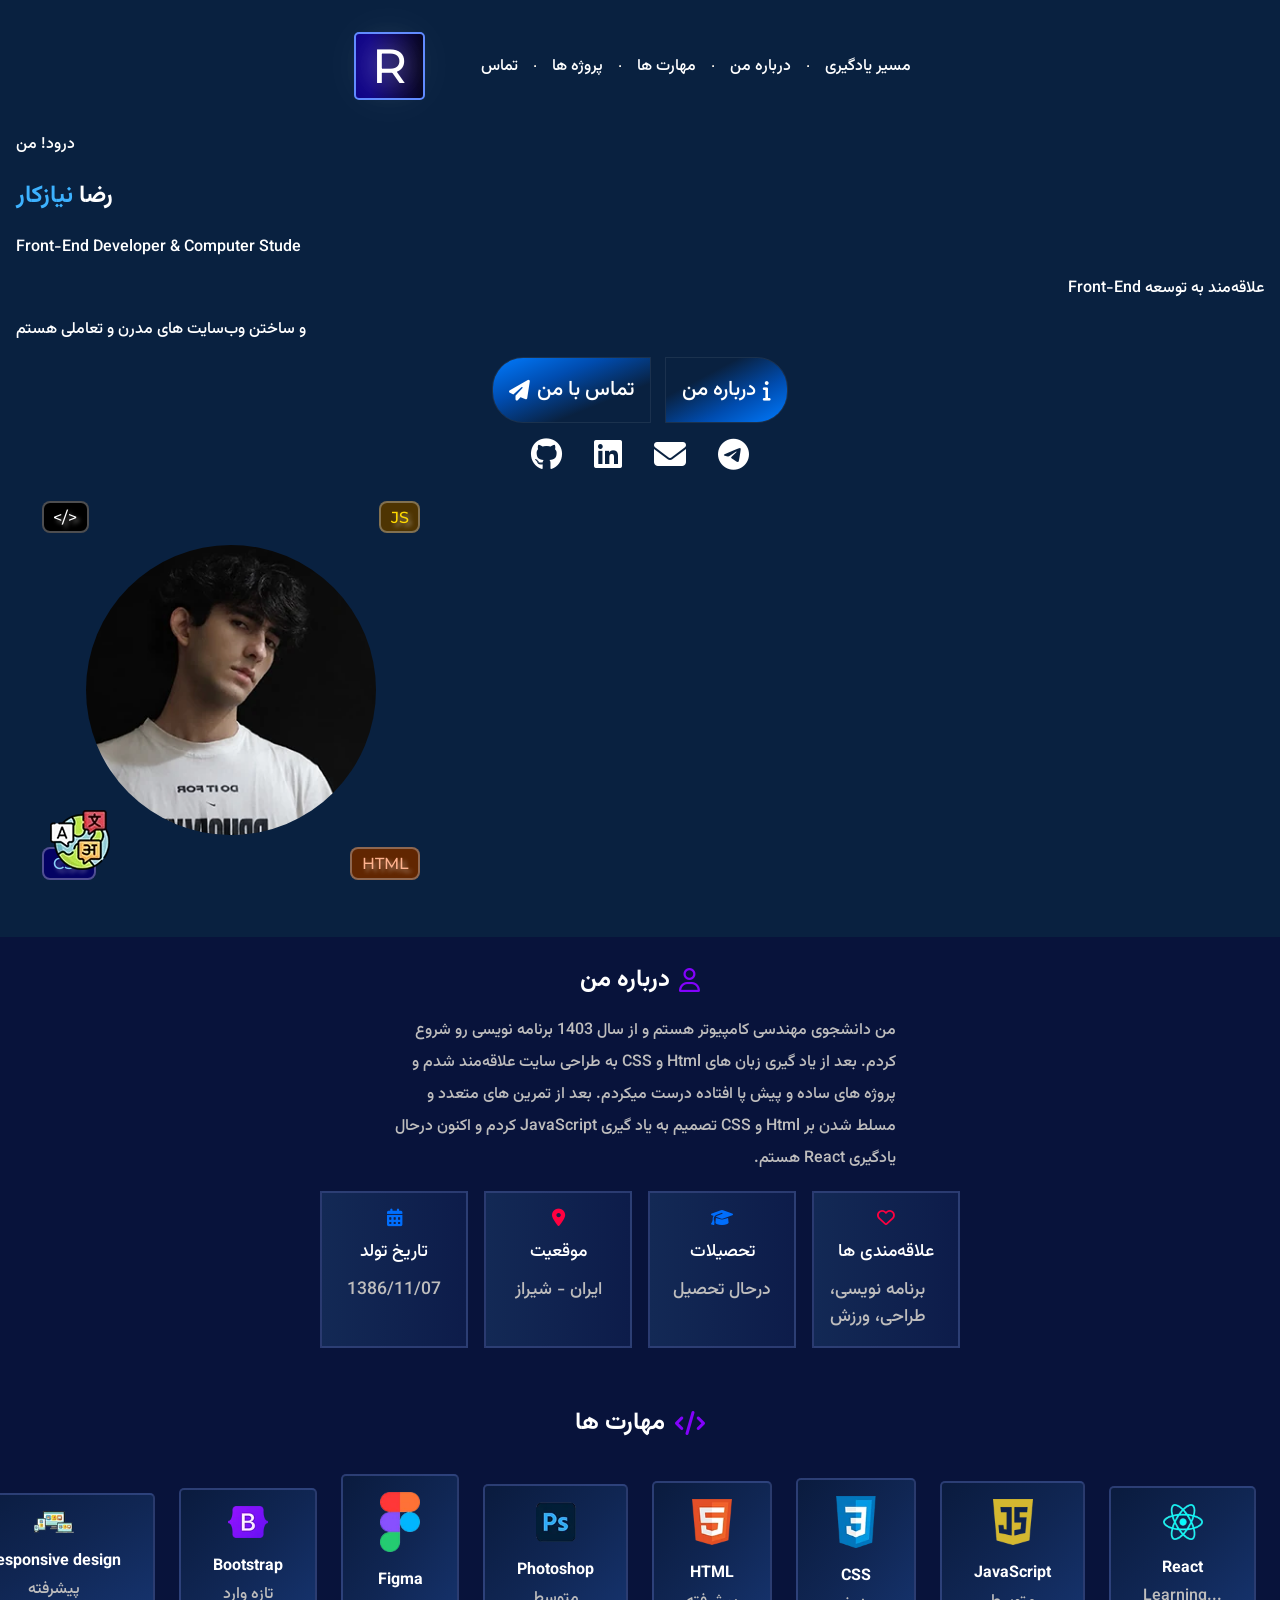
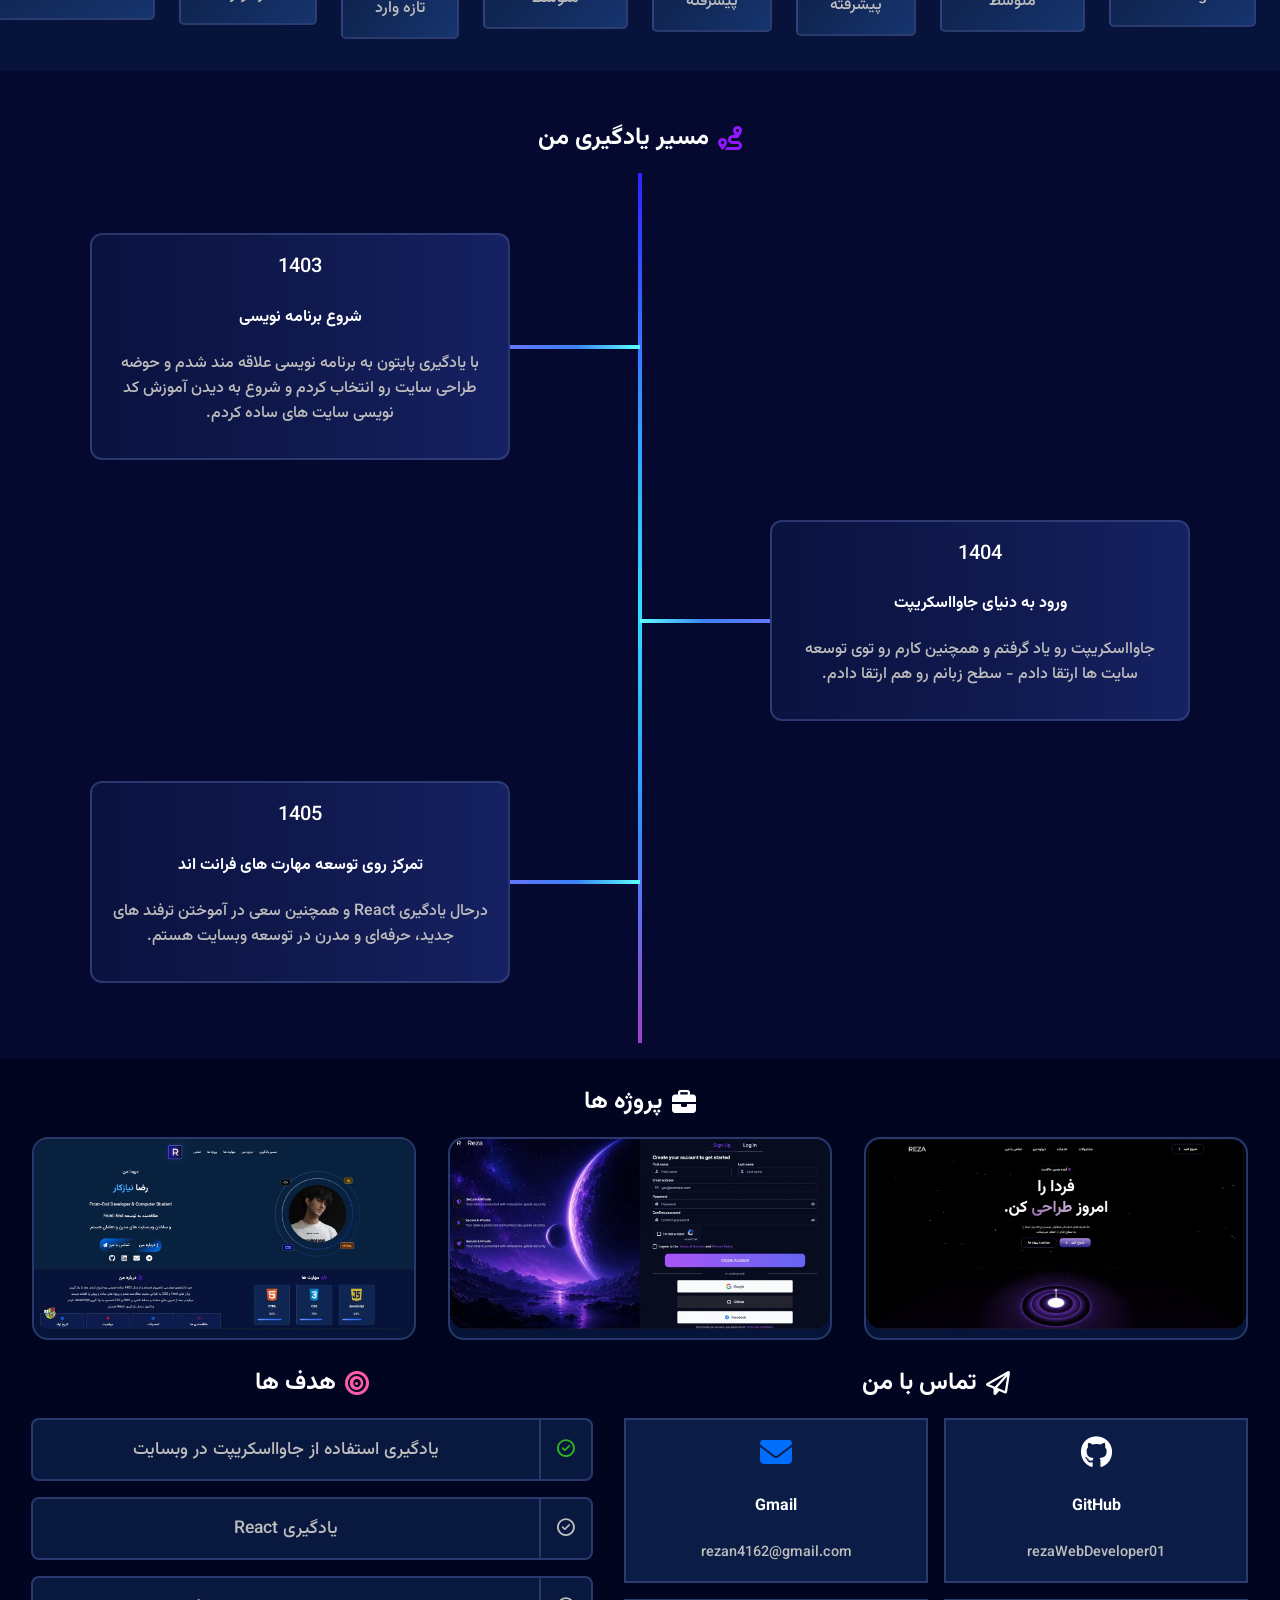
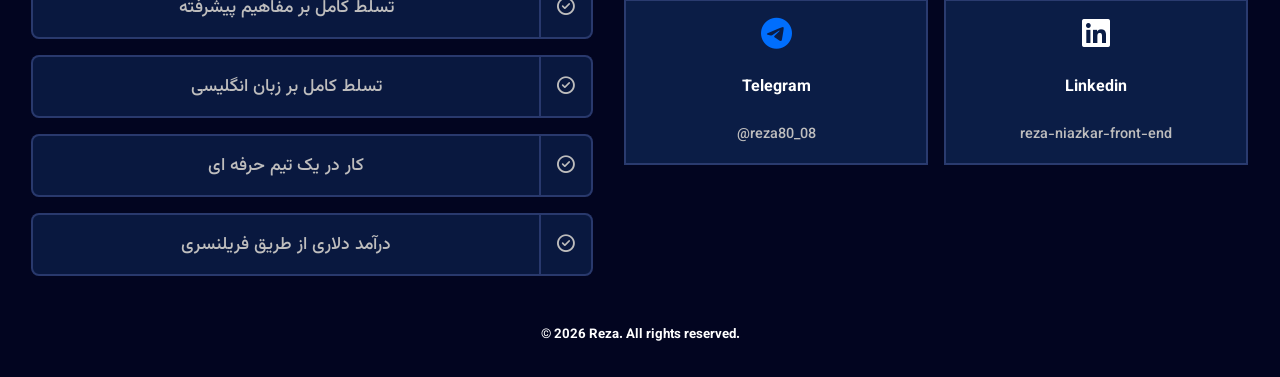
==== commit 5a40d945: "update projects" ====
--- a/index.html
+++ b/index.html
@@ -3,6 +3,7 @@
     <head>
         <meta charset="UTF-8" />
         <meta name="viewport" content="width=device-width, initial-scale=1.0" />
+        <meta name="color-scheme" content="light dark" />
         <link rel="preconnect" href="https://fonts.googleapis.com" />
         <link rel="preconnect" href="https://fonts.gstatic.com" crossorigin />
         <link
@@ -17,7 +18,7 @@
             referrerpolicy="no-referrer"
         />
         <link rel="stylesheet" href="./style.css" />
-        <title>Reza Niazkar | Front-End Developer</title>
+        <title>Portfolio</title>
     </head>
     <body>
         <span class="language-btn-ripple"></span>
@@ -32,46 +33,62 @@
                 <!-- NAVBAR CONTAINER -->
                 <div class="navbar-container">
                     <!-- Logo -->
-                    <a href="#" class="logo_header"><span>R</span></a>
+                    <div class="logo_header"><span>R</span></div>
 
                     <!-- Toggle -->
-                    <button
-                        class="navbar-toggle"
-                        id="mobile-menu"
-                        type="button"
-                        aria-label="Toggle navigation" aria-expanded="false" aria-controls="navbar-menu"
-                    >
+                    <div class="navbar-toggle" id="mobile-menu">
                         <span class="bar_toggle"></span>
                         <span class="bar_toggle"></span>
                         <span class="bar_toggle"></span>
-                    </button>
+                    </div>
 
                     <!-- NAV ITEMS -->
-                    <ul class="navbar-menu" id="navbar-menu">
+                    <ul class="navbar-menu">
                         <!-- Item - 1 -->
                         <li class="navbar-item">
-                            <a href="#contact" data-i18n="contactLink"></a>
+                            <a
+                                href="#contact"
+                                class="contact"
+                                data-i18n="contactLink"
+                            ></a>
                         </li>
+                        <hr />
 
                         <!-- Item - 2 -->
                         <li class="navbar-item">
-                            <a href="#projects" data-i18n="projectsLink"></a>
+                            <a
+                                href="#projects"
+                                class="projects"
+                                data-i18n="projectsLink"
+                            ></a>
                         </li>
+                        <hr />
 
                         <!-- Item - 3 -->
                         <li class="navbar-item">
-                            <a href="#skills" data-i18n="skillsLink"></a>
+                            <a
+                                href="#skills"
+                                class="skills"
+                                data-i18n="skillsLink"
+                            ></a>
                         </li>
+                        <hr />
 
                         <!-- Item - 4 -->
                         <li class="navbar-item">
-                            <a href="#about" data-i18n="aboutMe"></a>
+                            <a
+                                href="#about"
+                                class="about-me"
+                                data-i18n="aboutMe"
+                            ></a>
                         </li>
+                        <hr />
 
                         <!-- Item - 5 -->
                         <li class="navbar-item">
                             <a
                                 href="#learningWay"
+                                class="learning-way"
                                 data-i18n="learningWayLink"
                             ></a>
                         </li>
@@ -79,17 +96,16 @@
                 </div>
             </nav>
 
-            <div class="hero-content">
+            <div class="header-container">
                 <!-- === LEFT SECTION === -->
-                <section class="hero-info">
+                <section class="left-section_header">
                     <div class="intro">
                         <div class="hello" data-i18n="hello"></div>
                         <h1 class="name-container">
                             <span class="name_h1" data-i18n="nameH1"></span>
-                            <span
-                                class="lastname_h1"
-                                data-i18n="lastNameH1"
-                            ></span>
+                            <span class="lastname_h1" data-i18n="lastNameH1">
+                                نیازکار
+                            </span>
                         </h1>
 
                         <!-- Paragraph - 1 -->
@@ -112,32 +128,26 @@
                     </div>
                     <div class="buttons-container_header">
                         <!-- Contact Button -->
-                        <button
-                            class="contact-btn_header"
-                            id="contact-btn"
-                            type="button"
-                        >
+                        <button class="contact-btn_header" id="contact-btn">
                             <i class="fa-solid fa-paper-plane"></i>
                             <span data-i18n="contactMe"></span>
                         </button>
 
                         <!-- Modal Contact -->
-                        <div class="modal-overlay" id="modal-contact" role="dialog" aria-modal="true" aria-hidden="true" aria-labelledby="modal-contact-title">
+                        <div class="modal-overlay" id="modal-contact">
                             <!-- Box -->
                             <div class="modal-box">
                                 <!-- Close btn -->
                                 <button
                                     class="close-btn"
                                     id="close-contact-btn"
-                                    type="button"
-                                    aria-label="Close"
                                 >
                                     ✕
                                 </button>
 
                                 <!-- Title -->
                                 <h2
-                                    class="modal-box-title" id="modal-contact-title"
+                                    class="modal-box-title"
                                     data-i18n="contactMe"
                                 ></h2>
 
@@ -151,15 +161,10 @@
                                         <button
                                             class="copy-btn"
                                             data-copy="rezan4162@gmail.com"
-                                            type="button"
                                         >
                                             <i class="fa-regular fa-copy"></i>
                                         </button>
-                                        <a
-                                            href="mailto:rezan4162@gmail.com"
-                                            rel="noopener noreferrer"
-                                            aria-label="Email"
-                                        >
+                                        <a href="mailto:rezan4162@gmail.com">
                                             <i
                                                 class="fa-solid fa-arrow-up-right-from-square"
                                             ></i>
@@ -178,15 +183,12 @@
                                         <button
                                             class="copy-btn"
                                             data-copy="rezaWebDeveloper01"
-                                            type="button"
                                         >
                                             <i class="fa-regular fa-copy"></i>
                                         </button>
                                         <a
                                             href="https://github.com/rezaWebDeveloper01"
                                             target="_blank"
-                                            rel="noopener noreferrer"
-                                            aria-label="GitHub"
                                         >
                                             <i
                                                 class="fa-solid fa-arrow-up-right-from-square"
@@ -206,15 +208,12 @@
                                         <button
                                             class="copy-btn"
                                             data-copy="reza80_08"
-                                            type="button"
                                         >
                                             <i class="fa-regular fa-copy"></i>
                                         </button>
                                         <a
                                             href="https://t.me/reza80_08"
                                             target="_blank"
-                                            rel="noopener noreferrer"
-                                            aria-label="Telegram"
                                         >
                                             <i
                                                 class="fa-solid fa-arrow-up-right-from-square"
@@ -234,15 +233,12 @@
                                         <button
                                             class="copy-btn"
                                             data-copy="reza-niazkar-front-end"
-                                            type="button"
                                         >
                                             <i class="fa-regular fa-copy"></i>
                                         </button>
                                         <a
                                             href="https://www.linkedin.com/in/reza-niazkar-front-end"
                                             target="_blank"
-                                            rel="noopener noreferrer"
-                                            aria-label="Linkedin"
                                         >
                                             <i
                                                 class="fa-solid fa-arrow-up-right-from-square"
@@ -255,28 +251,19 @@
                         </div>
 
                         <!-- About Me Button -->
-                        <button
-                            class="about-me-btn_header"
-                            id="about-btn"
-                            type="button"
-                        >
+                        <button class="about-me-btn_header" id="about-btn">
                             <span data-i18n="aboutMe"></span
                             ><i class="fa-solid fa-info"></i>
                         </button>
 
                         <!-- Modal About Me -->
-                        <div class="modal-overlay" id="modal-about" role="dialog" aria-modal="true" aria-hidden="true" aria-labelledby="modal-about-title">
+                        <div class="modal-overlay" id="modal-about">
                             <div class="modal-box">
-                                <button
-                                    class="close-btn"
-                                    id="close-about-btn"
-                                    type="button"
-                                    aria-label="Close"
-                                >
+                                <button class="close-btn" id="close-about-btn">
                                     ✕
                                 </button>
                                 <h2
-                                    class="modal-box-title" id="modal-about-title"
+                                    class="modal-box-title"
                                     data-i18n="aboutMe"
                                 ></h2>
                                 <p
@@ -292,10 +279,8 @@
                     <div class="social_header">
                         <!-- Git -->
                         <a
-                            href="https://github.com/rezaWebDeveloper01"
+                            href="https://www.github.com/rezaWebDeveloper01"
                             target="_blank"
-                            rel="noopener noreferrer"
-                            aria-label="GitHub"
                         >
                             <i class="fa-brands fa-github"></i>
                         </a>
@@ -304,35 +289,24 @@
                         <a
                             href="https://www.linkedin.com/in/reza-niazkar-front-end"
                             target="_blank"
-                            rel="noopener noreferrer"
-                            aria-label="Linkedin"
                         >
                             <i class="fa-brands fa-linkedin"></i>
                         </a>
 
                         <!-- Email -->
-                        <a
-                            href="mailto:rezan4162@gmail.com"
-                            rel="noopener noreferrer"
-                            aria-label="Email"
-                        >
+                        <a href="mailto:rezan4162@gmail.com" target="_blank">
                             <i class="fa-solid fa-envelope"></i>
                         </a>
 
                         <!-- Telegram -->
-                        <a
-                            href="https://t.me/reza80_08"
-                            target="_blank"
-                            rel="noopener noreferrer"
-                            aria-label="Telegram"
-                        >
+                        <a href="https://t.me/reza80_08" target="_blank">
                             <i class="fa-brands fa-telegram"></i>
                         </a>
                     </div>
                 </section>
 
                 <!-- === RIGHT SECTION === -->
-                <section class="hero-visual">
+                <section class="right-section_header">
                     <div class="cover-position-of-cards">
                         <!-- Boxes -->
                         <div class="code_hero card-hero">&lt;/&gt;</div>
@@ -348,7 +322,7 @@
                         <img
                             class="hero-img"
                             src="./images/Profile.webp"
-                            alt="Reza Niazkar"
+                            alt="Profile"
                         />
                     </div>
                 </section>
@@ -362,16 +336,14 @@
         <main>
             <div class="main-container">
                 <!-- === ABOUT ME SECTION === -->
-                <section class="about-section hidden" id="about">
+                <section class="left-section_main hidden" id="about">
+                    <!-- LEFT SECTION CONTAINER -->
                     <div class="about-me-container_main">
                         <!-- Title -->
-                        <h2 class="title hidden">
+                        <h3 class="title hidden">
                             <span data-i18n="aboutMe"></span
-                            ><i
-                                class="fa-regular fa-user"
-                                aria-hidden="true"
-                            ></i>
-                        </h2>
+                            ><i class="fa-regular fa-user"></i>
+                        </h3>
 
                         <!-- Paragraph -->
                         <p
@@ -383,11 +355,8 @@
                         <!-- BOXES -->
                         <div class="card-container-about-me_main">
                             <!-- Box - Birth -->
-                            <div class="about-me_box hidden">
-                                <i
-                                    class="fa-solid fa-calendar-days"
-                                    aria-hidden="true"
-                                ></i>
+                            <div class="birth about-me_box hidden">
+                                <i class="fa-solid fa-calendar-days"></i>
                                 <span class="birth" data-i18n="birthDate">
                                 </span>
                                 <span class="birth" data-i18n="birthDay">
@@ -395,11 +364,8 @@
                             </div>
 
                             <!-- Box - Location -->
-                            <div class="about-me_box hidden">
-                                <i
-                                    class="fa-solid fa-location-dot"
-                                    aria-hidden="true"
-                                ></i>
+                            <div class="location about-me_box hidden">
+                                <i class="fa-solid fa-location-dot"></i>
                                 <span class="location" data-i18n="location">
                                 </span>
                                 <span class="location" data-i18n="located">
@@ -407,11 +373,8 @@
                             </div>
 
                             <!-- Box - Studies -->
-                            <div class="about-me_box hidden">
-                                <i
-                                    class="fa-solid fa-graduation-cap"
-                                    aria-hidden="true"
-                                ></i>
+                            <div class="studies about-me_box hidden">
+                                <i class="fa-solid fa-graduation-cap"></i>
                                 <span class="studies" data-i18n="studies">
                                 </span>
                                 <span
@@ -422,11 +385,8 @@
                             </div>
 
                             <!-- Box - Favourite -->
-                            <div class="about-me_box hidden">
-                                <i
-                                    class="fa-regular fa-heart"
-                                    aria-hidden="true"
-                                ></i>
+                            <div class="favourite about-me_box hidden">
+                                <i class="fa-regular fa-heart"></i>
                                 <span
                                     class="favourite"
                                     data-i18n="favoritesTitle"
@@ -441,12 +401,12 @@
                 </section>
 
                 <!-- === SKILLS SECTION === -->
-                <section class="skills-section" id="skills">
+                <section class="right-section_main" id="skills">
                     <!-- Title -->
-                    <h2 class="title hidden">
+                    <h3 class="title hidden">
                         <span data-i18n="skills"></span
-                        ><i class="fa-solid fa-code" aria-hidden="true"></i>
-                    </h2>
+                        ><i class="fa-solid fa-code"></i>
+                    </h3>
 
                     <!-- CARDS -->
                     <div class="skills-track hidden">
@@ -480,7 +440,7 @@
                                 loading="lazy"
                             />
                             <h4>JavaScript</h4>
-                            <span data-i18n="Intermediate"></span>
+                            <span data-i18n="Intermediate">Intermediate</span>
                         </div>
 
                         <!-- Card - REACT -->
@@ -491,7 +451,7 @@
                                 loading="lazy"
                             />
                             <h4>React</h4>
-                            <span data-i18n="learning"></span>
+                            <span>Learning...</span>
                         </div>
 
                         <!-- Card - TypeScript -->
@@ -502,7 +462,7 @@
                                 loading="lazy"
                             />
                             <h4>TypeScript</h4>
-                            <span data-i18n="learning"></span>
+                            <span>Learning...</span>
                         </div>
 
                         <!-- Card - GIT -->
@@ -601,7 +561,7 @@
                                 loading="lazy"
                             />
                             <h4>React</h4>
-                            <span data-i18n="learning"></span>
+                            <span>Learning...</span>
                         </div>
 
                         <!-- Card - TypeScript -->
@@ -612,7 +572,7 @@
                                 loading="lazy"
                             />
                             <h4>TypeScript</h4>
-                            <span data-i18n="learning"></span>
+                            <span>Learning...</span>
                         </div>
 
                         <!-- Card - GIT -->
@@ -676,10 +636,10 @@
             <!-- === MY LEARNING WAY SECTION === -->
             <section class="timeline-container hidden" id="learningWay">
                 <!-- Title -->
-                <h2 class="title hidden">
+                <h4 class="title hidden">
                     <span data-i18n="myLearningWay"></span
-                    ><i class="fa-solid fa-route" aria-hidden="true"></i>
-                </h2>
+                    ><i class="fa-solid fa-route"></i>
+                </h4>
                 <div class="timeline hidden">
                     <!-- Item - 1 -->
                     <div class="timeline-item left hidden">
@@ -729,10 +689,10 @@
             <!-- === PROJECTS SECTION === -->
             <section class="projects_footer" id="projects">
                 <!-- Title -->
-                <h2 class="title hidden">
+                <h3 class="title hidden">
                     <span data-i18n="projectsLink"></span
-                    ><i class="fa-solid fa-briefcase" aria-hidden="true"></i>
-                </h2>
+                    ><i class="fa-solid fa-briefcase"></i>
+                </h3>
 
                 <!-- PROJECTS CONTAINER -->
                 <div class="card-container-projects">
@@ -741,26 +701,22 @@
                         <button
                             class="project-card_footer hidden"
                             id="project-one-btn"
-                            type="button"
                         >
                             <img
                                 src="./images/ProjectOne.webp"
                                 alt="Project One"
-                                loading="lazy"
                             />
                         </button>
-                        <div class="modal-overlay" id="modal-project-one" role="dialog" aria-modal="true" aria-hidden="true" aria-labelledby="modal-project-one-title">
+                        <div class="modal-overlay" id="modal-project-one">
                             <div class="modal-box">
                                 <button
                                     class="close-btn"
                                     id="close-project-one-btn"
-                                    type="button"
-                                    aria-label="Close"
                                 >
                                     ✕
                                 </button>
                                 <h2
-                                    class="modal-box-title" id="modal-project-one-title"
+                                    class="modal-box-title"
                                     data-i18n="projectOneTitle"
                                 ></h2>
                                 <p
@@ -777,7 +733,6 @@
                         <button
                             class="project-card_footer"
                             id="project-two-btn"
-                            type="button"
                         >
                             <img
                                 src="./images/ProjectTwo.webp"
@@ -785,18 +740,16 @@
                                 loading="lazy"
                             />
                         </button>
-                        <div class="modal-overlay" id="modal-project-two" role="dialog" aria-modal="true" aria-hidden="true" aria-labelledby="modal-project-two-title">
+                        <div class="modal-overlay" id="modal-project-two">
                             <div class="modal-box">
                                 <button
                                     class="close-btn"
                                     id="close-project-two-btn"
-                                    type="button"
-                                    aria-label="Close"
                                 >
                                     ✕
                                 </button>
                                 <h2
-                                    class="modal-box-title" id="modal-project-two-title"
+                                    class="modal-box-title"
                                     data-i18n="projectTwoTitle"
                                 ></h2>
                                 <p
@@ -807,7 +760,6 @@
                                 <a
                                     href="https://rezawebdeveloper01.github.io/Login-SignUp-Form/"
                                     target="_blank"
-                                    rel="noopener noreferrer"
                                     class="project-link"
                                     >OPEN</a
                                 >
@@ -820,26 +772,19 @@
                         <button
                             class="project-card_footer hidden"
                             id="project-three-btn"
-                            type="button"
                         >
-                            <img
-                                src="./images/ProjectThree.webp"
-                                alt="Project Three"
-                                loading="lazy"
-                            />
+                            <img src="./images/ProjectThree.webp" alt="" />
                         </button>
-                        <div class="modal-overlay" id="modal-project-three" role="dialog" aria-modal="true" aria-hidden="true" aria-labelledby="modal-project-three-title">
+                        <div class="modal-overlay" id="modal-project-three">
                             <div class="modal-box">
                                 <button
                                     class="close-btn"
                                     id="close-project-three-btn"
-                                    type="button"
-                                    aria-label="Close"
                                 >
                                     ✕
                                 </button>
                                 <h2
-                                    class="modal-box-title" id="modal-project-three-title"
+                                    class="modal-box-title"
                                     data-i18n="projectThreeTitle"
                                 ></h2>
                                 <p
@@ -847,6 +792,12 @@
                                     dir="rtl"
                                     data-i18n="projectThreeParagraph"
                                 ></p>
+                                <a
+                                    href="https://rezawebdeveloper01.github.io/Landing-page/"
+                                    target="_blank"
+                                    class="project-link"
+                                    >OPEN</a
+                                >
                             </div>
                         </div>
                     </div>
@@ -857,10 +808,10 @@
                 <!-- === GOALS SECTION === -->
                 <section class="goals_section">
                     <!-- Title -->
-                    <h2 class="title hidden">
+                    <h3 class="title hidden">
                         <span data-i18n="goals"></span
-                        ><i class="fa-solid fa-bullseye" aria-hidden="true"></i>
-                    </h2>
+                        ><i class="fa-solid fa-bullseye"></i>
+                    </h3>
 
                     <!-- Goal - 1 -->
                     <div class="goals_paragraph hidden">
@@ -902,22 +853,18 @@
                 <!-- === CONTACT SECTION === -->
                 <section class="contact_section" id="contact">
                     <!-- Title -->
-                    <h2 class="title hidden">
+                    <h3 class="title hidden">
                         <span data-i18n="contactMe"></span
-                        ><i
-                            class="fa-regular fa-paper-plane"
-                            aria-hidden="true"
-                        ></i>
-                    </h2>
+                        ><i class="fa-regular fa-paper-plane"></i>
+                    </h3>
 
                     <!-- CONTACT CONTAINER -->
                     <div class="contact-container">
-                        <!-- Email -->
+                        <!-- Gmail -->
                         <a
-                            class="hidden"
+                            class="gmail-footer hidden"
                             href="mailto:rezan4162@gmail.com"
-                            rel="noopener noreferrer"
-                            aria-label="Email"
+                            target="_blank"
                         >
                             <i class="fa-solid fa-envelope"></i>
                             <h4>Gmail</h4>
@@ -926,11 +873,9 @@
 
                         <!-- Github -->
                         <a
-                            class="hidden"
-                            href="https://github.com/rezaWebDeveloper01"
+                            class="github-footer hidden"
+                            href="https://www.github.com/rezaWebDeveloper01"
                             target="_blank"
-                            rel="noopener noreferrer"
-                            aria-label="GitHub"
                         >
                             <i class="fa-brands fa-github"></i>
                             <h4>GitHub</h4>
@@ -939,11 +884,9 @@
 
                         <!-- Telegram -->
                         <a
-                            class="hidden"
+                            class="telegram-footer hidden"
                             href="https://t.me/reza80_08"
                             target="_blank"
-                            rel="noopener noreferrer"
-                            aria-label="Telegram"
                         >
                             <i class="fa-brands fa-telegram"></i>
                             <h4>Telegram</h4>
@@ -952,11 +895,9 @@
 
                         <!-- Linkedin -->
                         <a
-                            class="hidden"
+                            class="linkedin-footer hidden"
                             href="https://www.linkedin.com/in/reza-niazkar-front-end"
                             target="_blank"
-                            rel="noopener noreferrer"
-                            aria-label="Linkedin"
                         >
                             <i class="fa-brands fa-linkedin"></i>
                             <h4>Linkedin</h4>
@@ -967,9 +908,9 @@
             </div>
 
             <!-- === COPYRIGHT SECTION === -->
-            <p class="copyright hidden">
-                &copy; 2026 Reza. All rights reserved.
-            </p>
+            <h5 align="center" class="copyright hidden">
+                &copy 2026 Reza. All rights reserved.
+            </h5>
             <script src="script.js" defer></script>
         </footer>
     </body>
--- a/style.css
+++ b/style.css
@@ -768,7 +768,7 @@
     gap: 1.5rem;
     width: max-content;
     padding: 2rem;
-    animation: slider 15s linear infinite;
+    animation: slider 20s linear infinite;
 }
 
 .skills-track:hover {
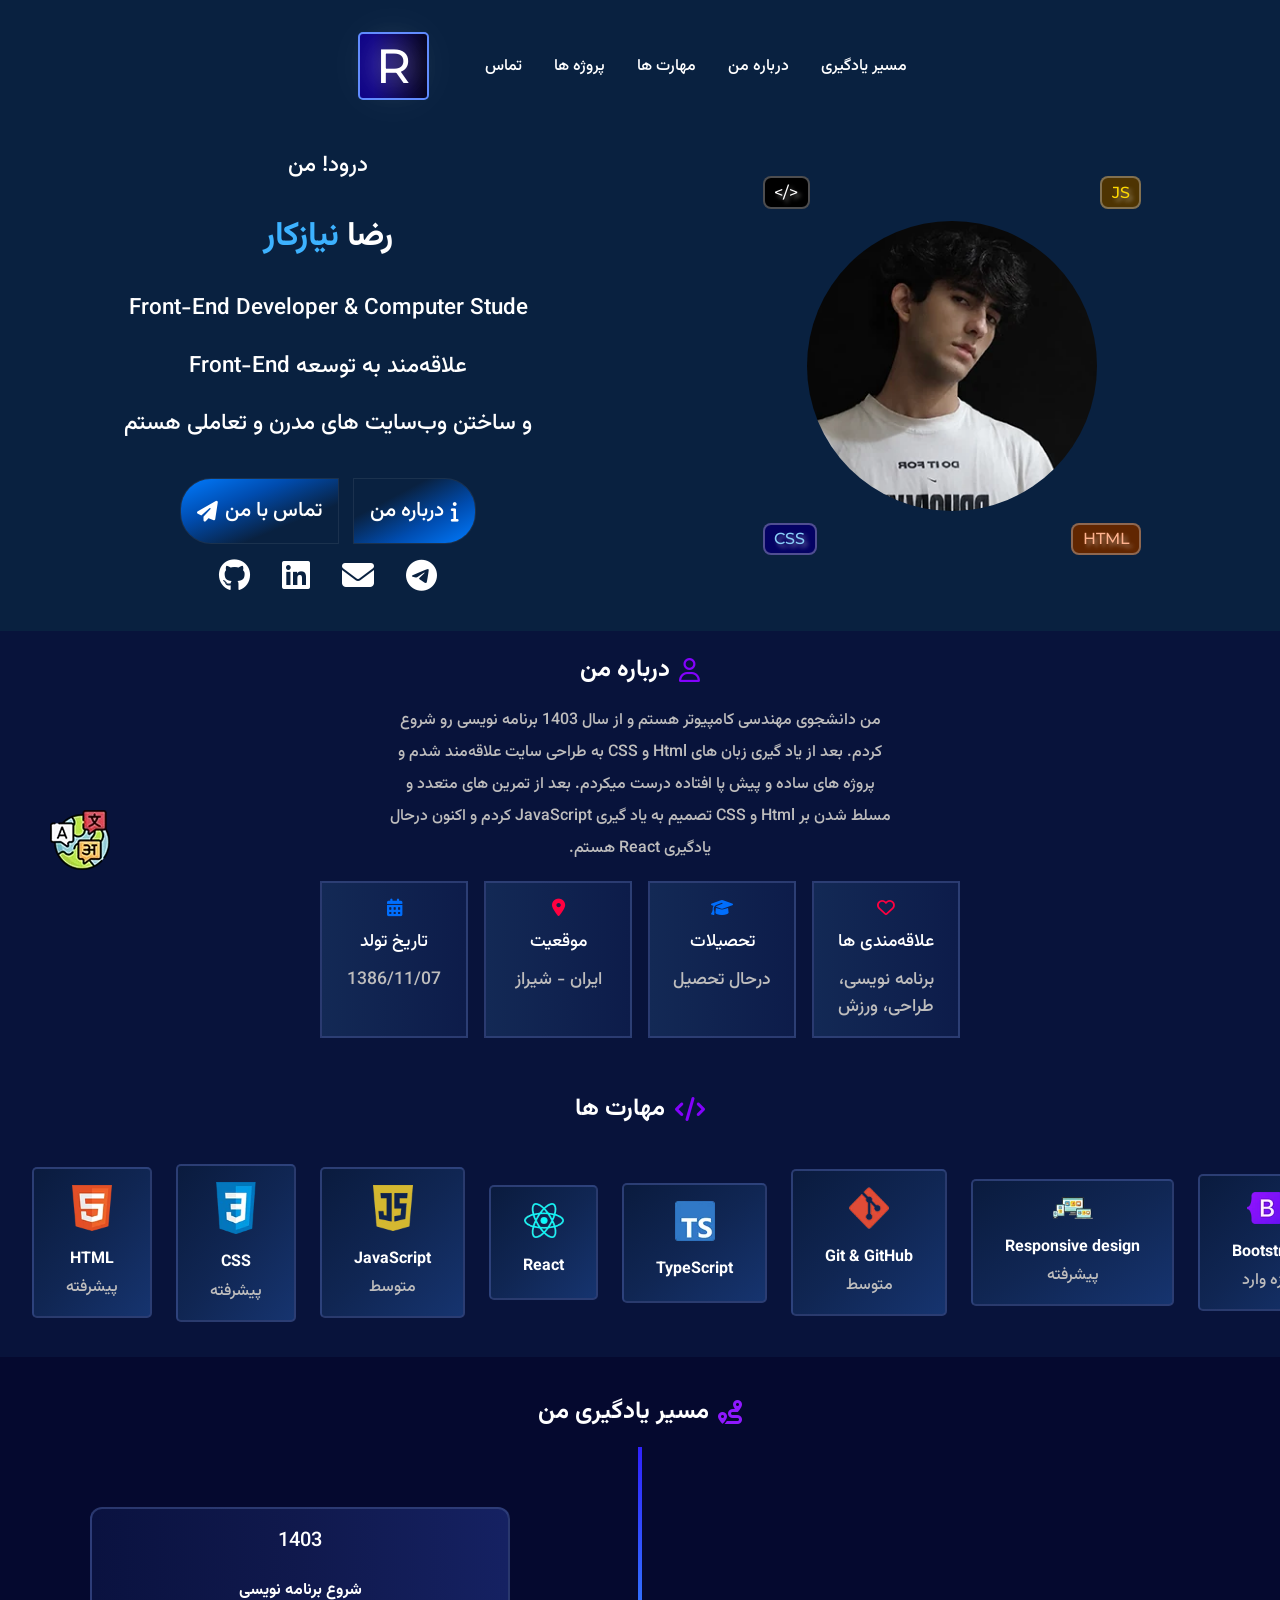
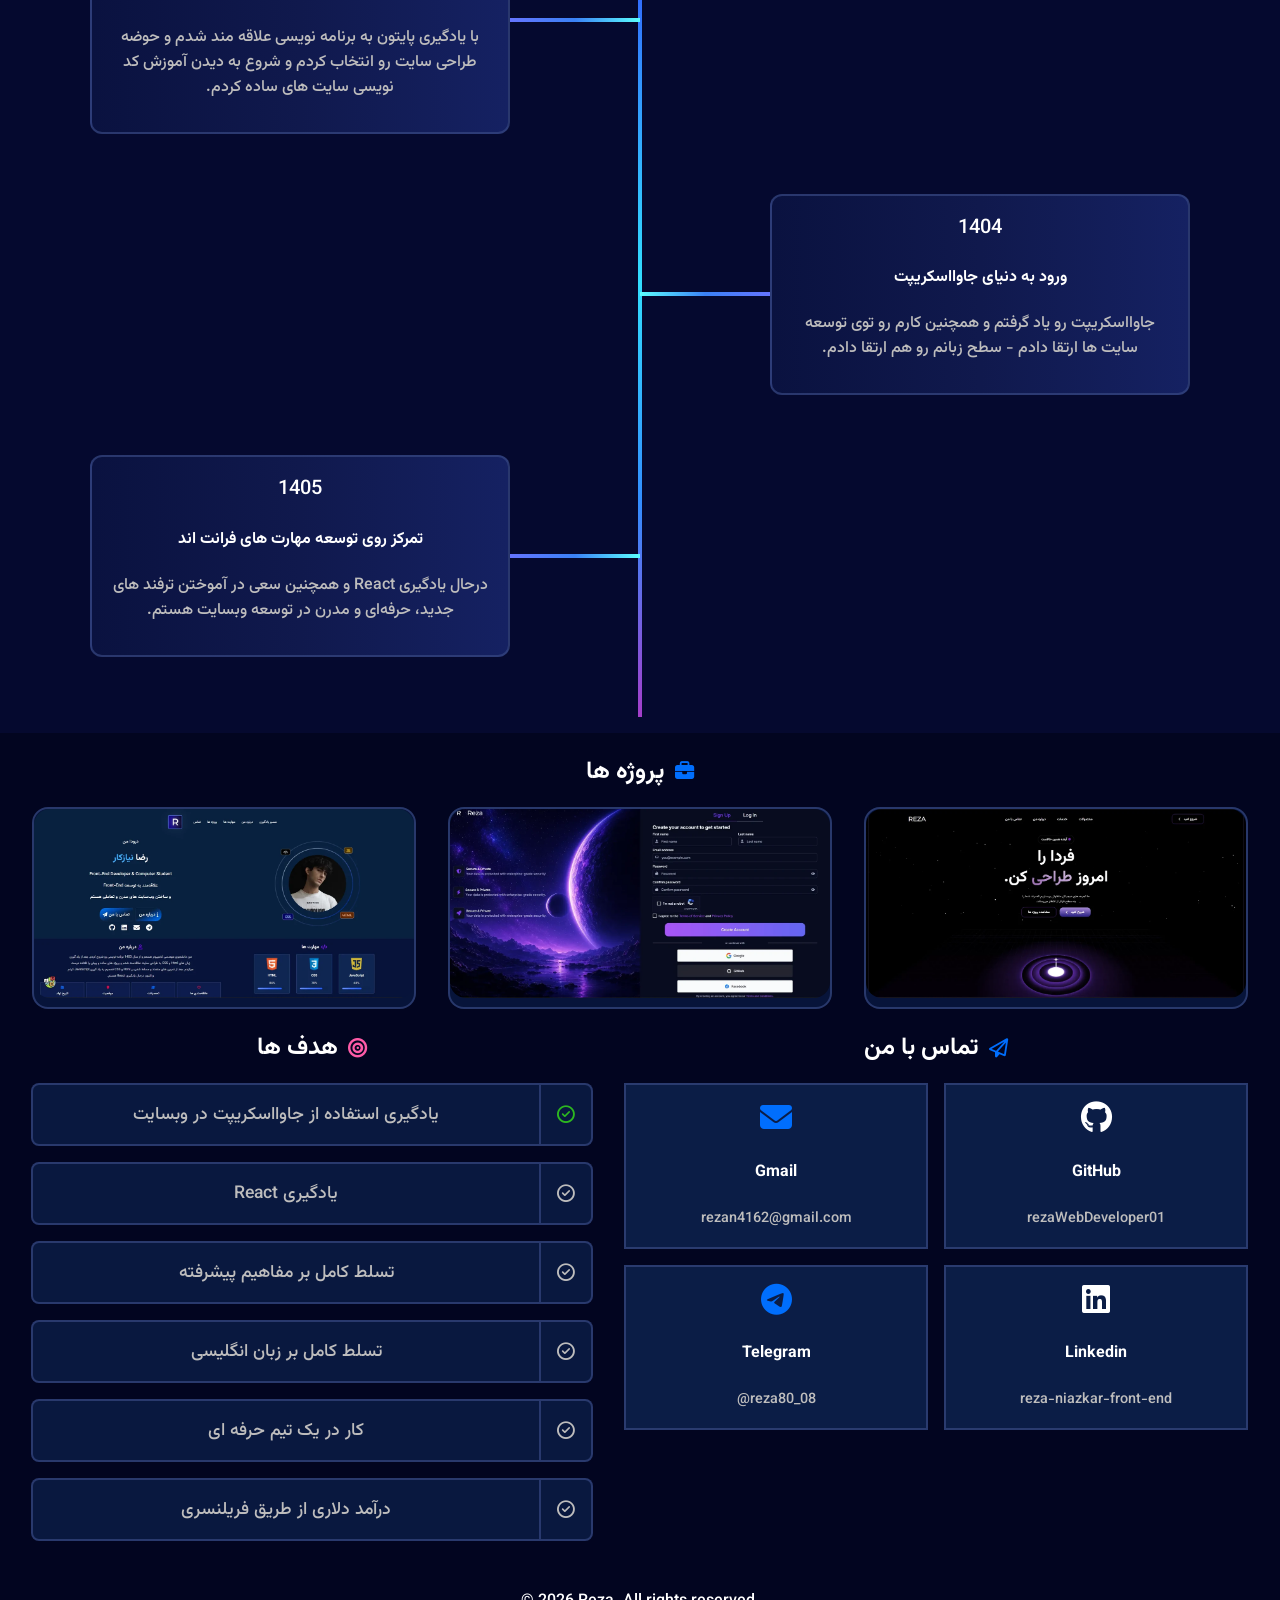
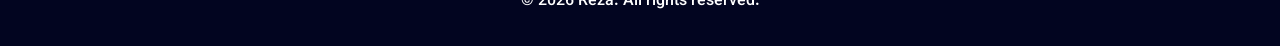
==== commit 6cd87726: "new project fix bug" ====
--- a/index.html
+++ b/index.html
@@ -3,7 +3,6 @@
     <head>
         <meta charset="UTF-8" />
         <meta name="viewport" content="width=device-width, initial-scale=1.0" />
-        <meta name="color-scheme" content="light dark" />
         <link rel="preconnect" href="https://fonts.googleapis.com" />
         <link rel="preconnect" href="https://fonts.gstatic.com" crossorigin />
         <link
@@ -18,7 +17,7 @@
             referrerpolicy="no-referrer"
         />
         <link rel="stylesheet" href="./style.css" />
-        <title>Portfolio</title>
+        <title>Reza Niazkar | Front-End Developer</title>
     </head>
     <body>
         <span class="language-btn-ripple"></span>
@@ -33,62 +32,48 @@
                 <!-- NAVBAR CONTAINER -->
                 <div class="navbar-container">
                     <!-- Logo -->
-                    <div class="logo_header"><span>R</span></div>
+                    <a href="#" class="logo_header"><span>R</span></a>
 
                     <!-- Toggle -->
-                    <div class="navbar-toggle" id="mobile-menu">
+                    <button
+                        class="navbar-toggle"
+                        id="mobile-menu"
+                        type="button"
+                        aria-label="Toggle navigation"
+                        aria-expanded="false"
+                        aria-controls="navbar-menu"
+                    >
                         <span class="bar_toggle"></span>
                         <span class="bar_toggle"></span>
                         <span class="bar_toggle"></span>
-                    </div>
+                    </button>
 
                     <!-- NAV ITEMS -->
-                    <ul class="navbar-menu">
+                    <ul class="navbar-menu" id="navbar-menu">
                         <!-- Item - 1 -->
                         <li class="navbar-item">
-                            <a
-                                href="#contact"
-                                class="contact"
-                                data-i18n="contactLink"
-                            ></a>
+                            <a href="#contact" data-i18n="contactLink"></a>
                         </li>
-                        <hr />
 
                         <!-- Item - 2 -->
                         <li class="navbar-item">
-                            <a
-                                href="#projects"
-                                class="projects"
-                                data-i18n="projectsLink"
-                            ></a>
+                            <a href="#projects" data-i18n="projectsLink"></a>
                         </li>
-                        <hr />
 
                         <!-- Item - 3 -->
                         <li class="navbar-item">
-                            <a
-                                href="#skills"
-                                class="skills"
-                                data-i18n="skillsLink"
-                            ></a>
+                            <a href="#skills" data-i18n="skillsLink"></a>
                         </li>
-                        <hr />
 
                         <!-- Item - 4 -->
                         <li class="navbar-item">
-                            <a
-                                href="#about"
-                                class="about-me"
-                                data-i18n="aboutMe"
-                            ></a>
+                            <a href="#about" data-i18n="aboutMe"></a>
                         </li>
-                        <hr />
 
                         <!-- Item - 5 -->
                         <li class="navbar-item">
                             <a
                                 href="#learningWay"
-                                class="learning-way"
                                 data-i18n="learningWayLink"
                             ></a>
                         </li>
@@ -96,16 +81,17 @@
                 </div>
             </nav>
 
-            <div class="header-container">
+            <div class="hero-content">
                 <!-- === LEFT SECTION === -->
-                <section class="left-section_header">
+                <section class="hero-info">
                     <div class="intro">
                         <div class="hello" data-i18n="hello"></div>
                         <h1 class="name-container">
                             <span class="name_h1" data-i18n="nameH1"></span>
-                            <span class="lastname_h1" data-i18n="lastNameH1">
-                                نیازکار
-                            </span>
+                            <span
+                                class="lastname_h1"
+                                data-i18n="lastNameH1"
+                            ></span>
                         </h1>
 
                         <!-- Paragraph - 1 -->
@@ -128,19 +114,32 @@
                     </div>
                     <div class="buttons-container_header">
                         <!-- Contact Button -->
-                        <button class="contact-btn_header" id="contact-btn">
+                        <button
+                            class="contact-btn_header"
+                            id="contact-btn"
+                            type="button"
+                        >
                             <i class="fa-solid fa-paper-plane"></i>
                             <span data-i18n="contactMe"></span>
                         </button>
 
                         <!-- Modal Contact -->
-                        <div class="modal-overlay" id="modal-contact">
+                        <div
+                            class="modal-overlay"
+                            id="modal-contact"
+                            role="dialog"
+                            aria-modal="true"
+                            aria-hidden="true"
+                            aria-labelledby="modal-contact-title"
+                        >
                             <!-- Box -->
                             <div class="modal-box">
                                 <!-- Close btn -->
                                 <button
                                     class="close-btn"
                                     id="close-contact-btn"
+                                    type="button"
+                                    aria-label="Close"
                                 >
                                     ✕
                                 </button>
@@ -148,6 +147,7 @@
                                 <!-- Title -->
                                 <h2
                                     class="modal-box-title"
+                                    id="modal-contact-title"
                                     data-i18n="contactMe"
                                 ></h2>
 
@@ -161,10 +161,15 @@
                                         <button
                                             class="copy-btn"
                                             data-copy="rezan4162@gmail.com"
+                                            type="button"
                                         >
                                             <i class="fa-regular fa-copy"></i>
                                         </button>
-                                        <a href="mailto:rezan4162@gmail.com">
+                                        <a
+                                            href="mailto:rezan4162@gmail.com"
+                                            rel="noopener noreferrer"
+                                            aria-label="Email"
+                                        >
                                             <i
                                                 class="fa-solid fa-arrow-up-right-from-square"
                                             ></i>
@@ -183,12 +188,15 @@
                                         <button
                                             class="copy-btn"
                                             data-copy="rezaWebDeveloper01"
+                                            type="button"
                                         >
                                             <i class="fa-regular fa-copy"></i>
                                         </button>
                                         <a
                                             href="https://github.com/rezaWebDeveloper01"
                                             target="_blank"
+                                            rel="noopener noreferrer"
+                                            aria-label="GitHub"
                                         >
                                             <i
                                                 class="fa-solid fa-arrow-up-right-from-square"
@@ -208,12 +216,15 @@
                                         <button
                                             class="copy-btn"
                                             data-copy="reza80_08"
+                                            type="button"
                                         >
                                             <i class="fa-regular fa-copy"></i>
                                         </button>
                                         <a
                                             href="https://t.me/reza80_08"
                                             target="_blank"
+                                            rel="noopener noreferrer"
+                                            aria-label="Telegram"
                                         >
                                             <i
                                                 class="fa-solid fa-arrow-up-right-from-square"
@@ -233,12 +244,15 @@
                                         <button
                                             class="copy-btn"
                                             data-copy="reza-niazkar-front-end"
+                                            type="button"
                                         >
                                             <i class="fa-regular fa-copy"></i>
                                         </button>
                                         <a
                                             href="https://www.linkedin.com/in/reza-niazkar-front-end"
                                             target="_blank"
+                                            rel="noopener noreferrer"
+                                            aria-label="Linkedin"
                                         >
                                             <i
                                                 class="fa-solid fa-arrow-up-right-from-square"
@@ -251,19 +265,36 @@
                         </div>
 
                         <!-- About Me Button -->
-                        <button class="about-me-btn_header" id="about-btn">
+                        <button
+                            class="about-me-btn_header"
+                            id="about-btn"
+                            type="button"
+                        >
                             <span data-i18n="aboutMe"></span
                             ><i class="fa-solid fa-info"></i>
                         </button>
 
                         <!-- Modal About Me -->
-                        <div class="modal-overlay" id="modal-about">
+                        <div
+                            class="modal-overlay"
+                            id="modal-about"
+                            role="dialog"
+                            aria-modal="true"
+                            aria-hidden="true"
+                            aria-labelledby="modal-about-title"
+                        >
                             <div class="modal-box">
-                                <button class="close-btn" id="close-about-btn">
+                                <button
+                                    class="close-btn"
+                                    id="close-about-btn"
+                                    type="button"
+                                    aria-label="Close"
+                                >
                                     ✕
                                 </button>
                                 <h2
                                     class="modal-box-title"
+                                    id="modal-about-title"
                                     data-i18n="aboutMe"
                                 ></h2>
                                 <p
@@ -279,8 +310,10 @@
                     <div class="social_header">
                         <!-- Git -->
                         <a
-                            href="https://www.github.com/rezaWebDeveloper01"
+                            href="https://github.com/rezaWebDeveloper01"
                             target="_blank"
+                            rel="noopener noreferrer"
+                            aria-label="GitHub"
                         >
                             <i class="fa-brands fa-github"></i>
                         </a>
@@ -289,24 +322,35 @@
                         <a
                             href="https://www.linkedin.com/in/reza-niazkar-front-end"
                             target="_blank"
+                            rel="noopener noreferrer"
+                            aria-label="Linkedin"
                         >
                             <i class="fa-brands fa-linkedin"></i>
                         </a>
 
                         <!-- Email -->
-                        <a href="mailto:rezan4162@gmail.com" target="_blank">
+                        <a
+                            href="mailto:rezan4162@gmail.com"
+                            rel="noopener noreferrer"
+                            aria-label="Email"
+                        >
                             <i class="fa-solid fa-envelope"></i>
                         </a>
 
                         <!-- Telegram -->
-                        <a href="https://t.me/reza80_08" target="_blank">
+                        <a
+                            href="https://t.me/reza80_08"
+                            target="_blank"
+                            rel="noopener noreferrer"
+                            aria-label="Telegram"
+                        >
                             <i class="fa-brands fa-telegram"></i>
                         </a>
                     </div>
                 </section>
 
                 <!-- === RIGHT SECTION === -->
-                <section class="right-section_header">
+                <section class="hero-visual">
                     <div class="cover-position-of-cards">
                         <!-- Boxes -->
                         <div class="code_hero card-hero">&lt;/&gt;</div>
@@ -322,7 +366,7 @@
                         <img
                             class="hero-img"
                             src="./images/Profile.webp"
-                            alt="Profile"
+                            alt="Reza Niazkar"
                         />
                     </div>
                 </section>
@@ -336,14 +380,16 @@
         <main>
             <div class="main-container">
                 <!-- === ABOUT ME SECTION === -->
-                <section class="left-section_main hidden" id="about">
-                    <!-- LEFT SECTION CONTAINER -->
+                <section class="about-section hidden" id="about">
                     <div class="about-me-container_main">
                         <!-- Title -->
-                        <h3 class="title hidden">
+                        <h2 class="title hidden">
                             <span data-i18n="aboutMe"></span
-                            ><i class="fa-regular fa-user"></i>
-                        </h3>
+                            ><i
+                                class="fa-regular fa-user"
+                                aria-hidden="true"
+                            ></i>
+                        </h2>
 
                         <!-- Paragraph -->
                         <p
@@ -355,8 +401,11 @@
                         <!-- BOXES -->
                         <div class="card-container-about-me_main">
                             <!-- Box - Birth -->
-                            <div class="birth about-me_box hidden">
-                                <i class="fa-solid fa-calendar-days"></i>
+                            <div class="about-me_box hidden">
+                                <i
+                                    class="fa-solid fa-calendar-days"
+                                    aria-hidden="true"
+                                ></i>
                                 <span class="birth" data-i18n="birthDate">
                                 </span>
                                 <span class="birth" data-i18n="birthDay">
@@ -364,8 +413,11 @@
                             </div>
 
                             <!-- Box - Location -->
-                            <div class="location about-me_box hidden">
-                                <i class="fa-solid fa-location-dot"></i>
+                            <div class="about-me_box hidden">
+                                <i
+                                    class="fa-solid fa-location-dot"
+                                    aria-hidden="true"
+                                ></i>
                                 <span class="location" data-i18n="location">
                                 </span>
                                 <span class="location" data-i18n="located">
@@ -373,8 +425,11 @@
                             </div>
 
                             <!-- Box - Studies -->
-                            <div class="studies about-me_box hidden">
-                                <i class="fa-solid fa-graduation-cap"></i>
+                            <div class="about-me_box hidden">
+                                <i
+                                    class="fa-solid fa-graduation-cap"
+                                    aria-hidden="true"
+                                ></i>
                                 <span class="studies" data-i18n="studies">
                                 </span>
                                 <span
@@ -385,8 +440,11 @@
                             </div>
 
                             <!-- Box - Favourite -->
-                            <div class="favourite about-me_box hidden">
-                                <i class="fa-regular fa-heart"></i>
+                            <div class="about-me_box hidden">
+                                <i
+                                    class="fa-regular fa-heart"
+                                    aria-hidden="true"
+                                ></i>
                                 <span
                                     class="favourite"
                                     data-i18n="favoritesTitle"
@@ -401,12 +459,12 @@
                 </section>
 
                 <!-- === SKILLS SECTION === -->
-                <section class="right-section_main" id="skills">
+                <section class="skills-section" id="skills">
                     <!-- Title -->
-                    <h3 class="title hidden">
+                    <h2 class="title hidden">
                         <span data-i18n="skills"></span
-                        ><i class="fa-solid fa-code"></i>
-                    </h3>
+                        ><i class="fa-solid fa-code" aria-hidden="true"></i>
+                    </h2>
 
                     <!-- CARDS -->
                     <div class="skills-track hidden">
@@ -440,7 +498,7 @@
                                 loading="lazy"
                             />
                             <h4>JavaScript</h4>
-                            <span data-i18n="Intermediate">Intermediate</span>
+                            <span data-i18n="Intermediate"></span>
                         </div>
 
                         <!-- Card - REACT -->
@@ -451,7 +509,7 @@
                                 loading="lazy"
                             />
                             <h4>React</h4>
-                            <span>Learning...</span>
+                            <span data-i18n="learning"></span>
                         </div>
 
                         <!-- Card - TypeScript -->
@@ -462,7 +520,7 @@
                                 loading="lazy"
                             />
                             <h4>TypeScript</h4>
-                            <span>Learning...</span>
+                            <span data-i18n="learning"></span>
                         </div>
 
                         <!-- Card - GIT -->
@@ -561,7 +619,7 @@
                                 loading="lazy"
                             />
                             <h4>React</h4>
-                            <span>Learning...</span>
+                            <span data-i18n="learning"></span>
                         </div>
 
                         <!-- Card - TypeScript -->
@@ -572,7 +630,7 @@
                                 loading="lazy"
                             />
                             <h4>TypeScript</h4>
-                            <span>Learning...</span>
+                            <span data-i18n="learning"></span>
                         </div>
 
                         <!-- Card - GIT -->
@@ -636,10 +694,10 @@
             <!-- === MY LEARNING WAY SECTION === -->
             <section class="timeline-container hidden" id="learningWay">
                 <!-- Title -->
-                <h4 class="title hidden">
+                <h2 class="title hidden">
                     <span data-i18n="myLearningWay"></span
-                    ><i class="fa-solid fa-route"></i>
-                </h4>
+                    ><i class="fa-solid fa-route" aria-hidden="true"></i>
+                </h2>
                 <div class="timeline hidden">
                     <!-- Item - 1 -->
                     <div class="timeline-item left hidden">
@@ -689,10 +747,10 @@
             <!-- === PROJECTS SECTION === -->
             <section class="projects_footer" id="projects">
                 <!-- Title -->
-                <h3 class="title hidden">
+                <h2 class="title hidden">
                     <span data-i18n="projectsLink"></span
-                    ><i class="fa-solid fa-briefcase"></i>
-                </h3>
+                    ><i class="fa-solid fa-briefcase" aria-hidden="true"></i>
+                </h2>
 
                 <!-- PROJECTS CONTAINER -->
                 <div class="card-container-projects">
@@ -701,22 +759,34 @@
                         <button
                             class="project-card_footer hidden"
                             id="project-one-btn"
+                            type="button"
                         >
                             <img
                                 src="./images/ProjectOne.webp"
                                 alt="Project One"
+                                loading="lazy"
                             />
                         </button>
-                        <div class="modal-overlay" id="modal-project-one">
+                        <div
+                            class="modal-overlay"
+                            id="modal-project-one"
+                            role="dialog"
+                            aria-modal="true"
+                            aria-hidden="true"
+                            aria-labelledby="modal-project-one-title"
+                        >
                             <div class="modal-box">
                                 <button
                                     class="close-btn"
                                     id="close-project-one-btn"
+                                    type="button"
+                                    aria-label="Close"
                                 >
                                     ✕
                                 </button>
                                 <h2
                                     class="modal-box-title"
+                                    id="modal-project-one-title"
                                     data-i18n="projectOneTitle"
                                 ></h2>
                                 <p
@@ -733,6 +803,7 @@
                         <button
                             class="project-card_footer"
                             id="project-two-btn"
+                            type="button"
                         >
                             <img
                                 src="./images/ProjectTwo.webp"
@@ -740,16 +811,26 @@
                                 loading="lazy"
                             />
                         </button>
-                        <div class="modal-overlay" id="modal-project-two">
+                        <div
+                            class="modal-overlay"
+                            id="modal-project-two"
+                            role="dialog"
+                            aria-modal="true"
+                            aria-hidden="true"
+                            aria-labelledby="modal-project-two-title"
+                        >
                             <div class="modal-box">
                                 <button
                                     class="close-btn"
                                     id="close-project-two-btn"
+                                    type="button"
+                                    aria-label="Close"
                                 >
                                     ✕
                                 </button>
                                 <h2
                                     class="modal-box-title"
+                                    id="modal-project-two-title"
                                     data-i18n="projectTwoTitle"
                                 ></h2>
                                 <p
@@ -760,6 +841,7 @@
                                 <a
                                     href="https://rezawebdeveloper01.github.io/Login-SignUp-Form/"
                                     target="_blank"
+                                    rel="noopener noreferrer"
                                     class="project-link"
                                     >OPEN</a
                                 >
@@ -772,19 +854,34 @@
                         <button
                             class="project-card_footer hidden"
                             id="project-three-btn"
-                        >
-                            <img src="./images/ProjectThree.webp" alt="" />
+                            type="button"
+                        >
+                            <img
+                                src="./images/ProjectThree.webp"
+                                alt="Project Three"
+                                loading="lazy"
+                            />
                         </button>
-                        <div class="modal-overlay" id="modal-project-three">
+                        <div
+                            class="modal-overlay"
+                            id="modal-project-three"
+                            role="dialog"
+                            aria-modal="true"
+                            aria-hidden="true"
+                            aria-labelledby="modal-project-three-title"
+                        >
                             <div class="modal-box">
                                 <button
                                     class="close-btn"
                                     id="close-project-three-btn"
+                                    type="button"
+                                    aria-label="Close"
                                 >
                                     ✕
                                 </button>
                                 <h2
                                     class="modal-box-title"
+                                    id="modal-project-three-title"
                                     data-i18n="projectThreeTitle"
                                 ></h2>
                                 <p
@@ -808,10 +905,10 @@
                 <!-- === GOALS SECTION === -->
                 <section class="goals_section">
                     <!-- Title -->
-                    <h3 class="title hidden">
+                    <h2 class="title hidden">
                         <span data-i18n="goals"></span
-                        ><i class="fa-solid fa-bullseye"></i>
-                    </h3>
+                        ><i class="fa-solid fa-bullseye" aria-hidden="true"></i>
+                    </h2>
 
                     <!-- Goal - 1 -->
                     <div class="goals_paragraph hidden">
@@ -853,18 +950,22 @@
                 <!-- === CONTACT SECTION === -->
                 <section class="contact_section" id="contact">
                     <!-- Title -->
-                    <h3 class="title hidden">
+                    <h2 class="title hidden">
                         <span data-i18n="contactMe"></span
-                        ><i class="fa-regular fa-paper-plane"></i>
-                    </h3>
+                        ><i
+                            class="fa-regular fa-paper-plane"
+                            aria-hidden="true"
+                        ></i>
+                    </h2>
 
                     <!-- CONTACT CONTAINER -->
                     <div class="contact-container">
-                        <!-- Gmail -->
+                        <!-- Email -->
                         <a
-                            class="gmail-footer hidden"
+                            class="hidden"
                             href="mailto:rezan4162@gmail.com"
-                            target="_blank"
+                            rel="noopener noreferrer"
+                            aria-label="Email"
                         >
                             <i class="fa-solid fa-envelope"></i>
                             <h4>Gmail</h4>
@@ -873,9 +974,11 @@
 
                         <!-- Github -->
                         <a
-                            class="github-footer hidden"
-                            href="https://www.github.com/rezaWebDeveloper01"
+                            class="hidden"
+                            href="https://github.com/rezaWebDeveloper01"
                             target="_blank"
+                            rel="noopener noreferrer"
+                            aria-label="GitHub"
                         >
                             <i class="fa-brands fa-github"></i>
                             <h4>GitHub</h4>
@@ -884,9 +987,11 @@
 
                         <!-- Telegram -->
                         <a
-                            class="telegram-footer hidden"
+                            class="hidden"
                             href="https://t.me/reza80_08"
                             target="_blank"
+                            rel="noopener noreferrer"
+                            aria-label="Telegram"
                         >
                             <i class="fa-brands fa-telegram"></i>
                             <h4>Telegram</h4>
@@ -895,9 +1000,11 @@
 
                         <!-- Linkedin -->
                         <a
-                            class="linkedin-footer hidden"
+                            class="hidden"
                             href="https://www.linkedin.com/in/reza-niazkar-front-end"
                             target="_blank"
+                            rel="noopener noreferrer"
+                            aria-label="Linkedin"
                         >
                             <i class="fa-brands fa-linkedin"></i>
                             <h4>Linkedin</h4>
@@ -908,9 +1015,9 @@
             </div>
 
             <!-- === COPYRIGHT SECTION === -->
-            <h5 align="center" class="copyright hidden">
-                &copy 2026 Reza. All rights reserved.
-            </h5>
+            <p class="copyright hidden">
+                &copy; 2026 Reza. All rights reserved.
+            </p>
             <script src="script.js" defer></script>
         </footer>
     </body>
--- a/style.css
+++ b/style.css
@@ -768,7 +768,7 @@
     gap: 1.5rem;
     width: max-content;
     padding: 2rem;
-    animation: slider 20s linear infinite;
+    animation: slider 15s linear infinite;
 }
 
 .skills-track:hover {
